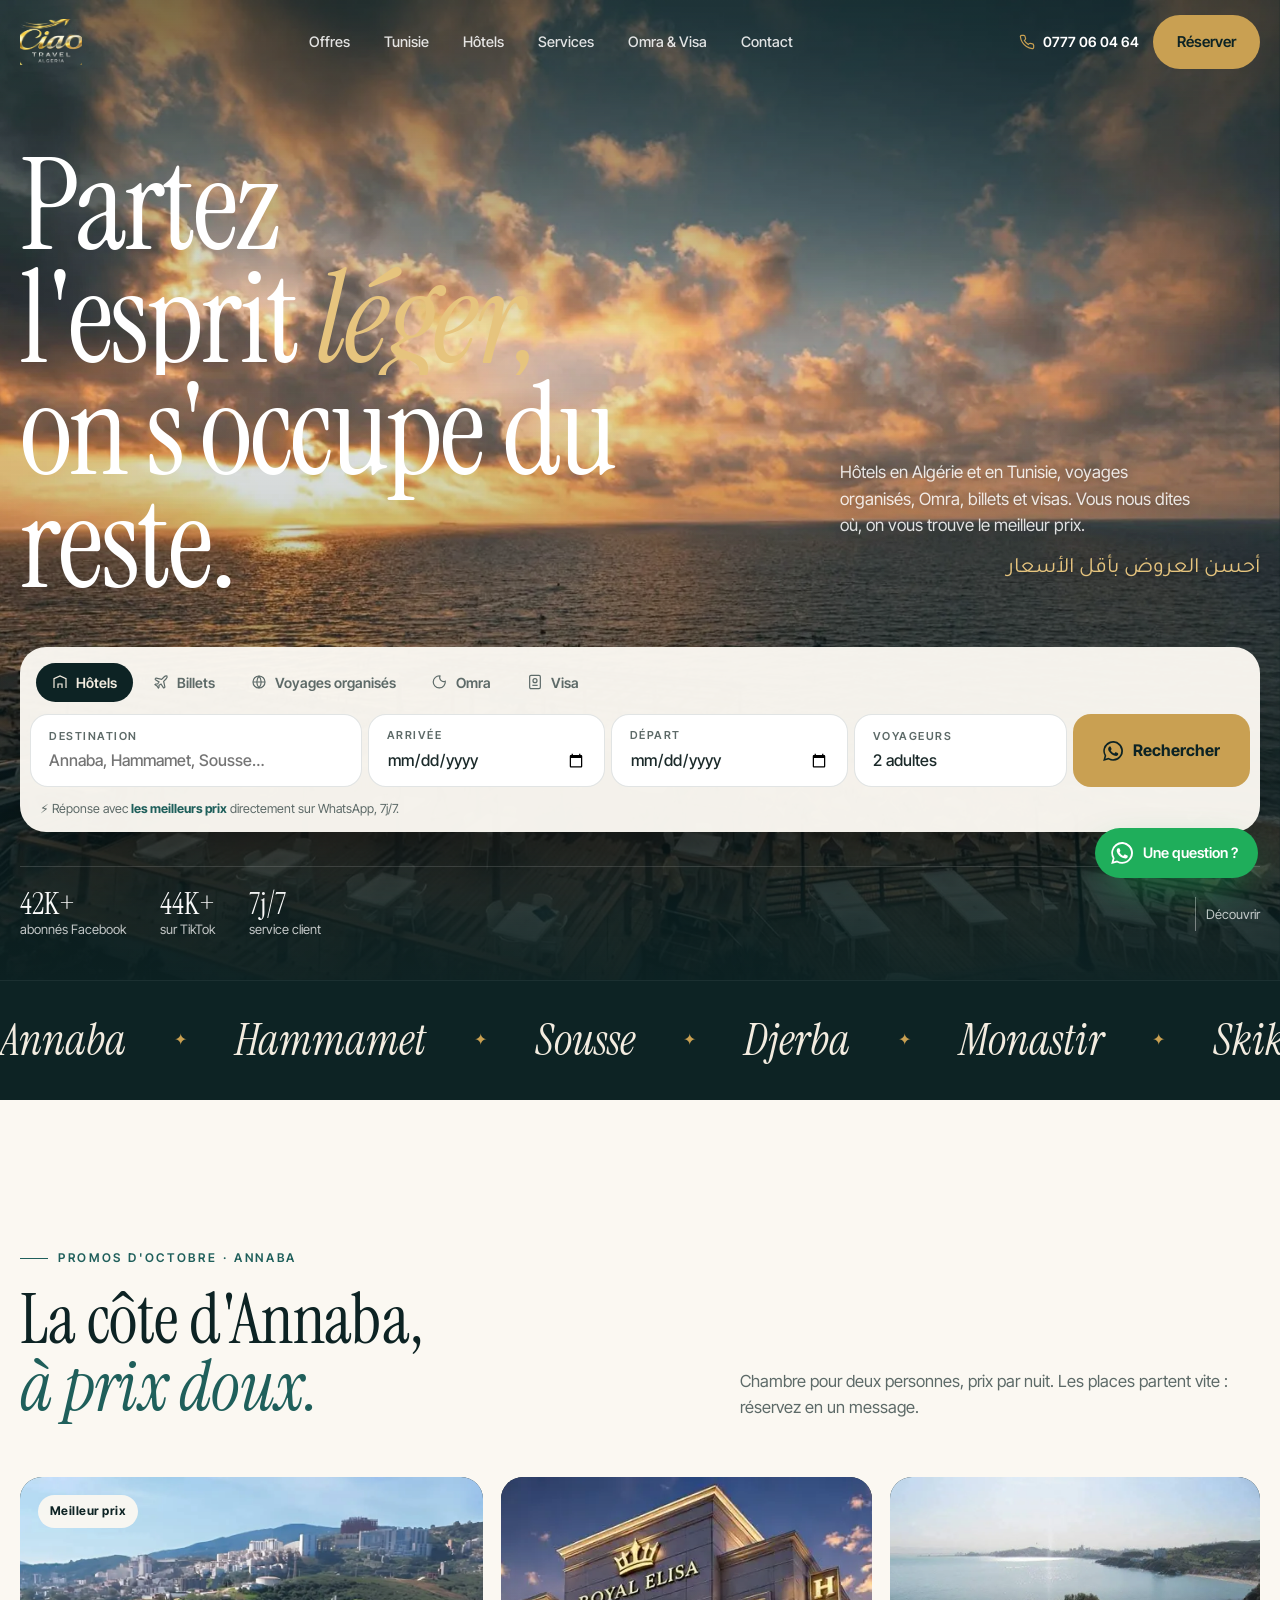
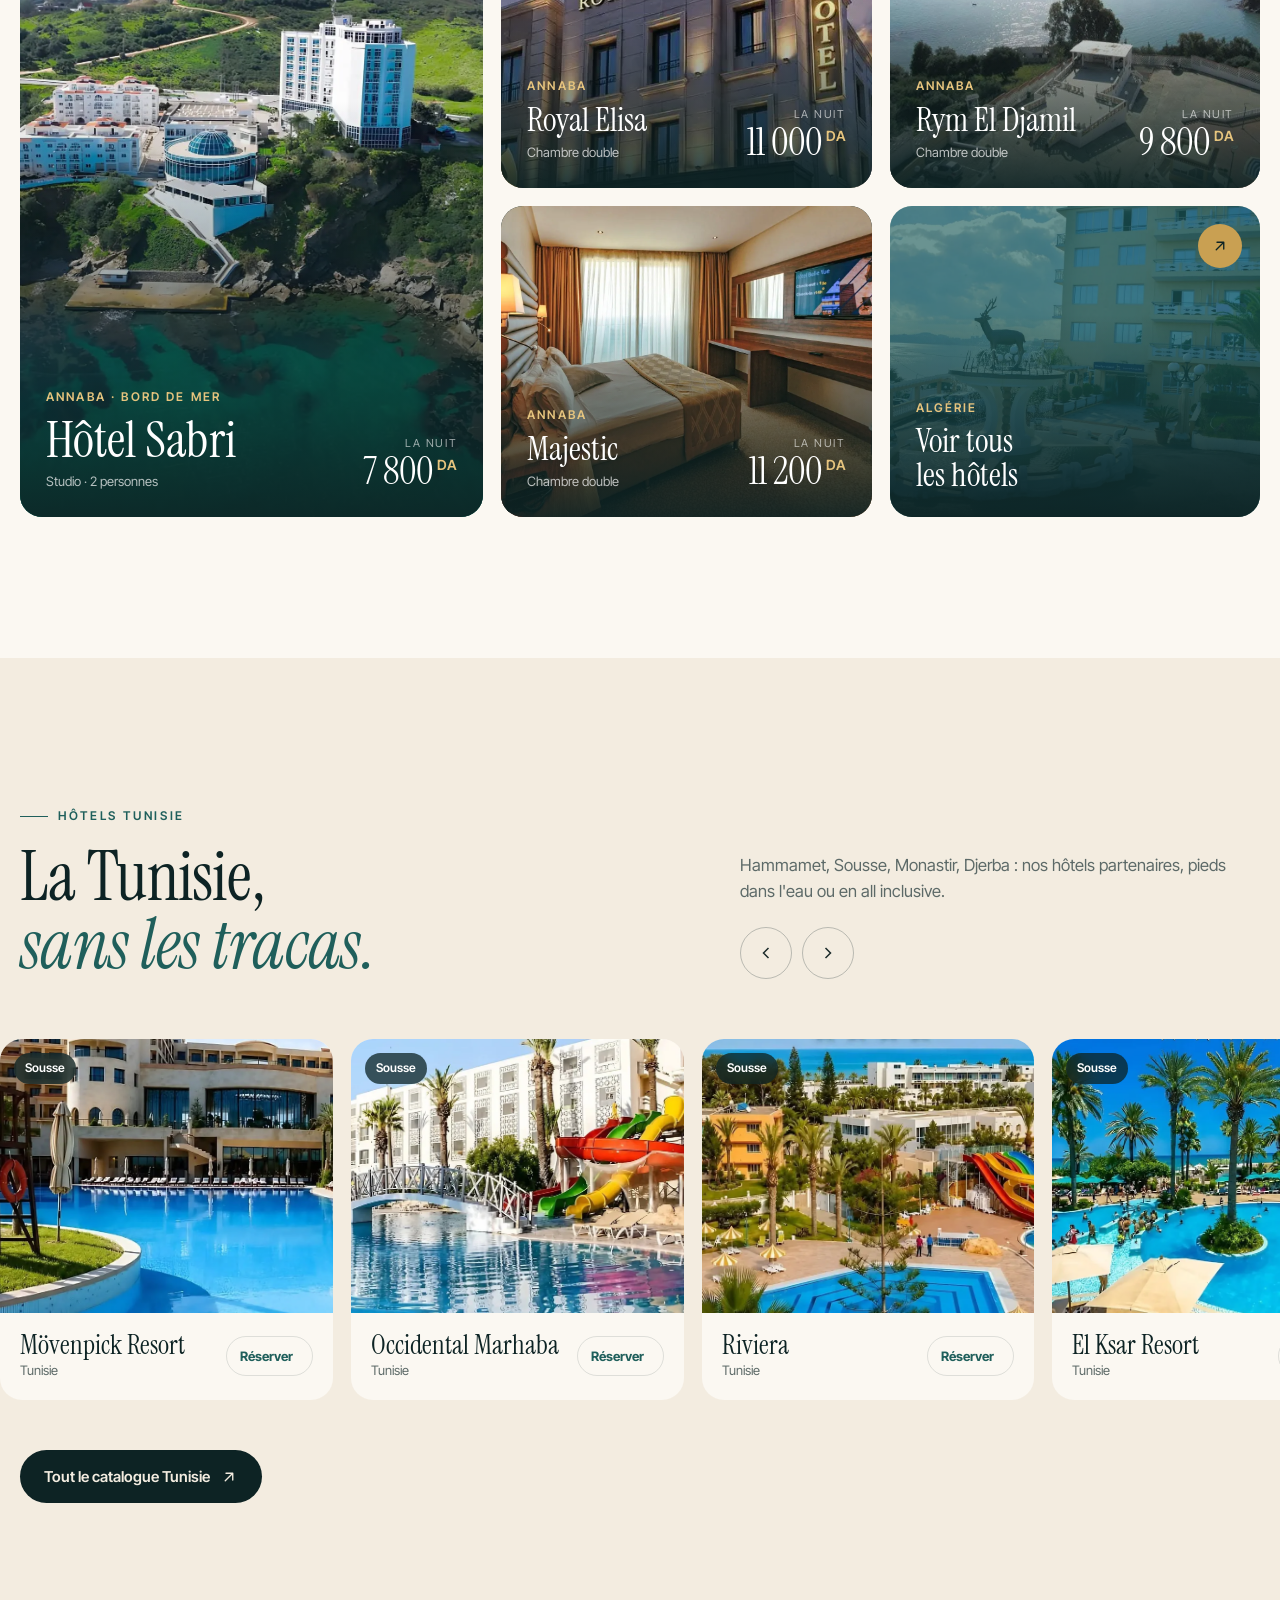
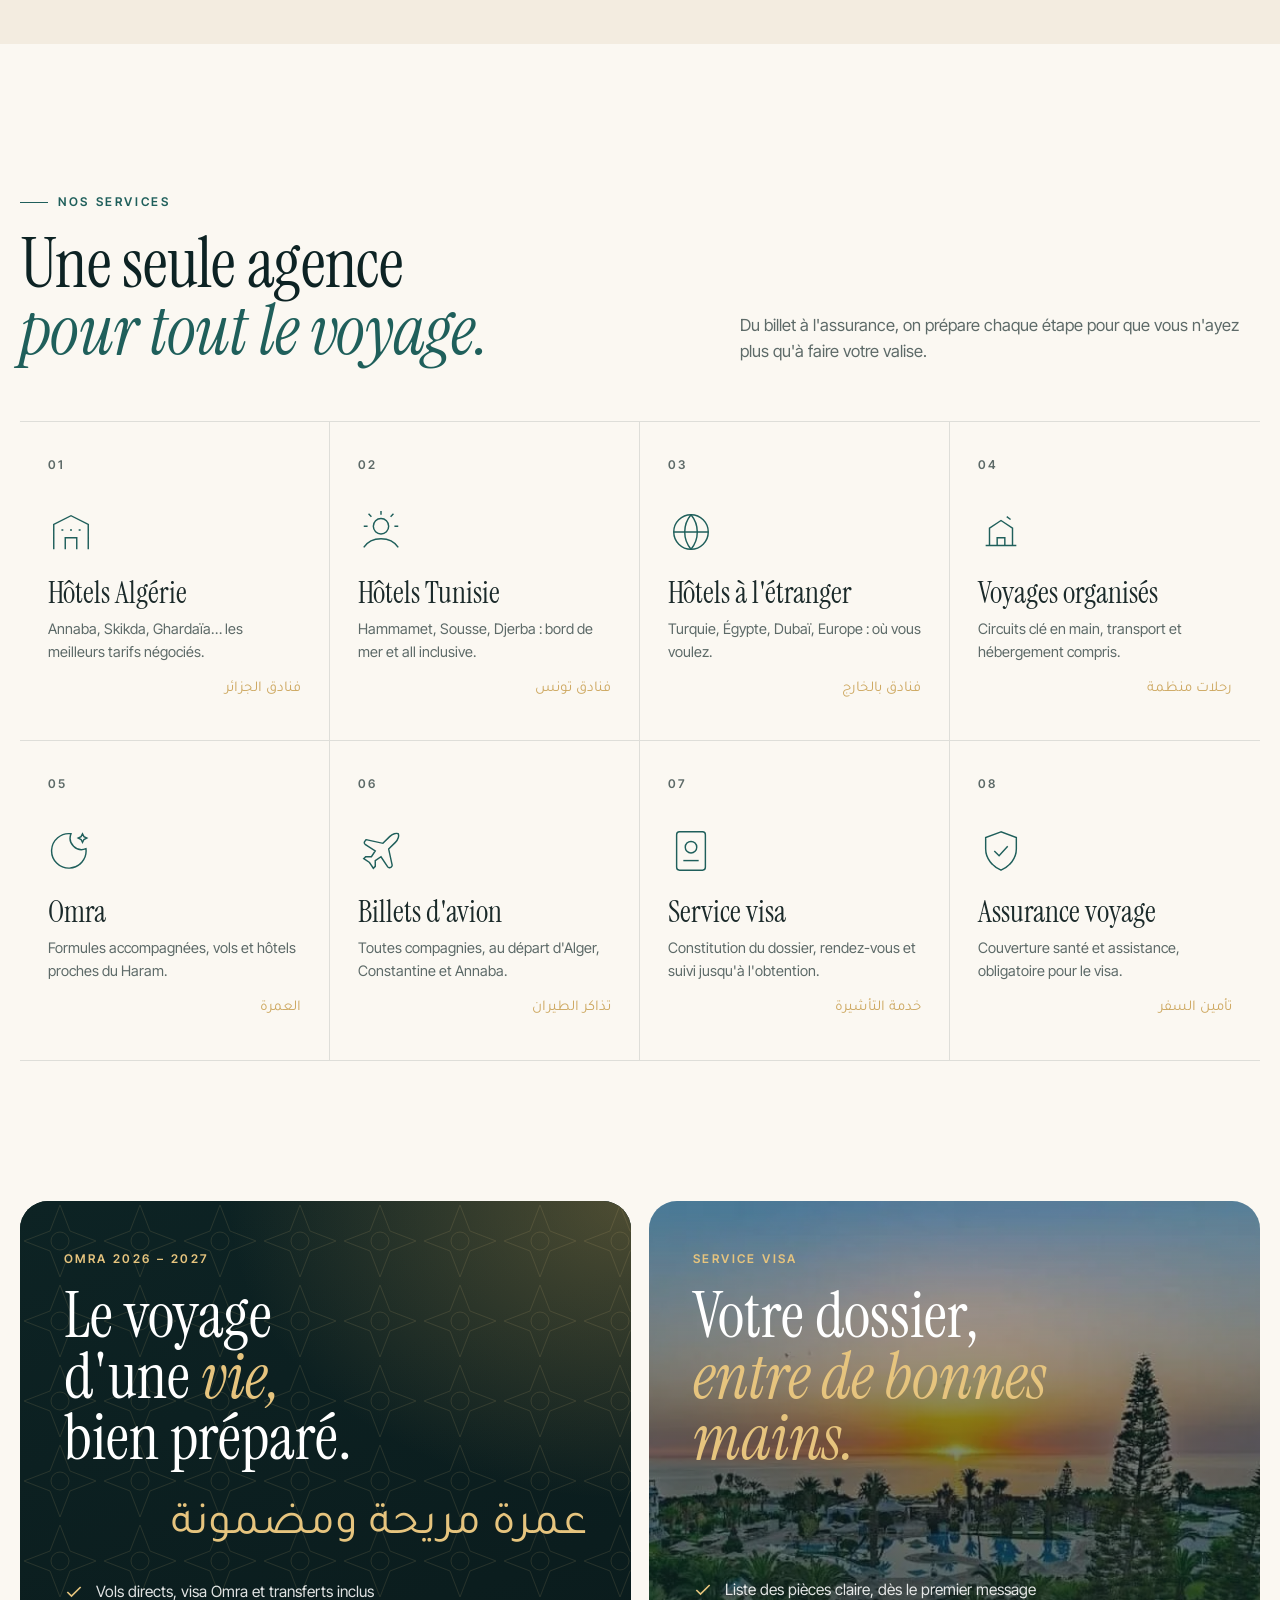
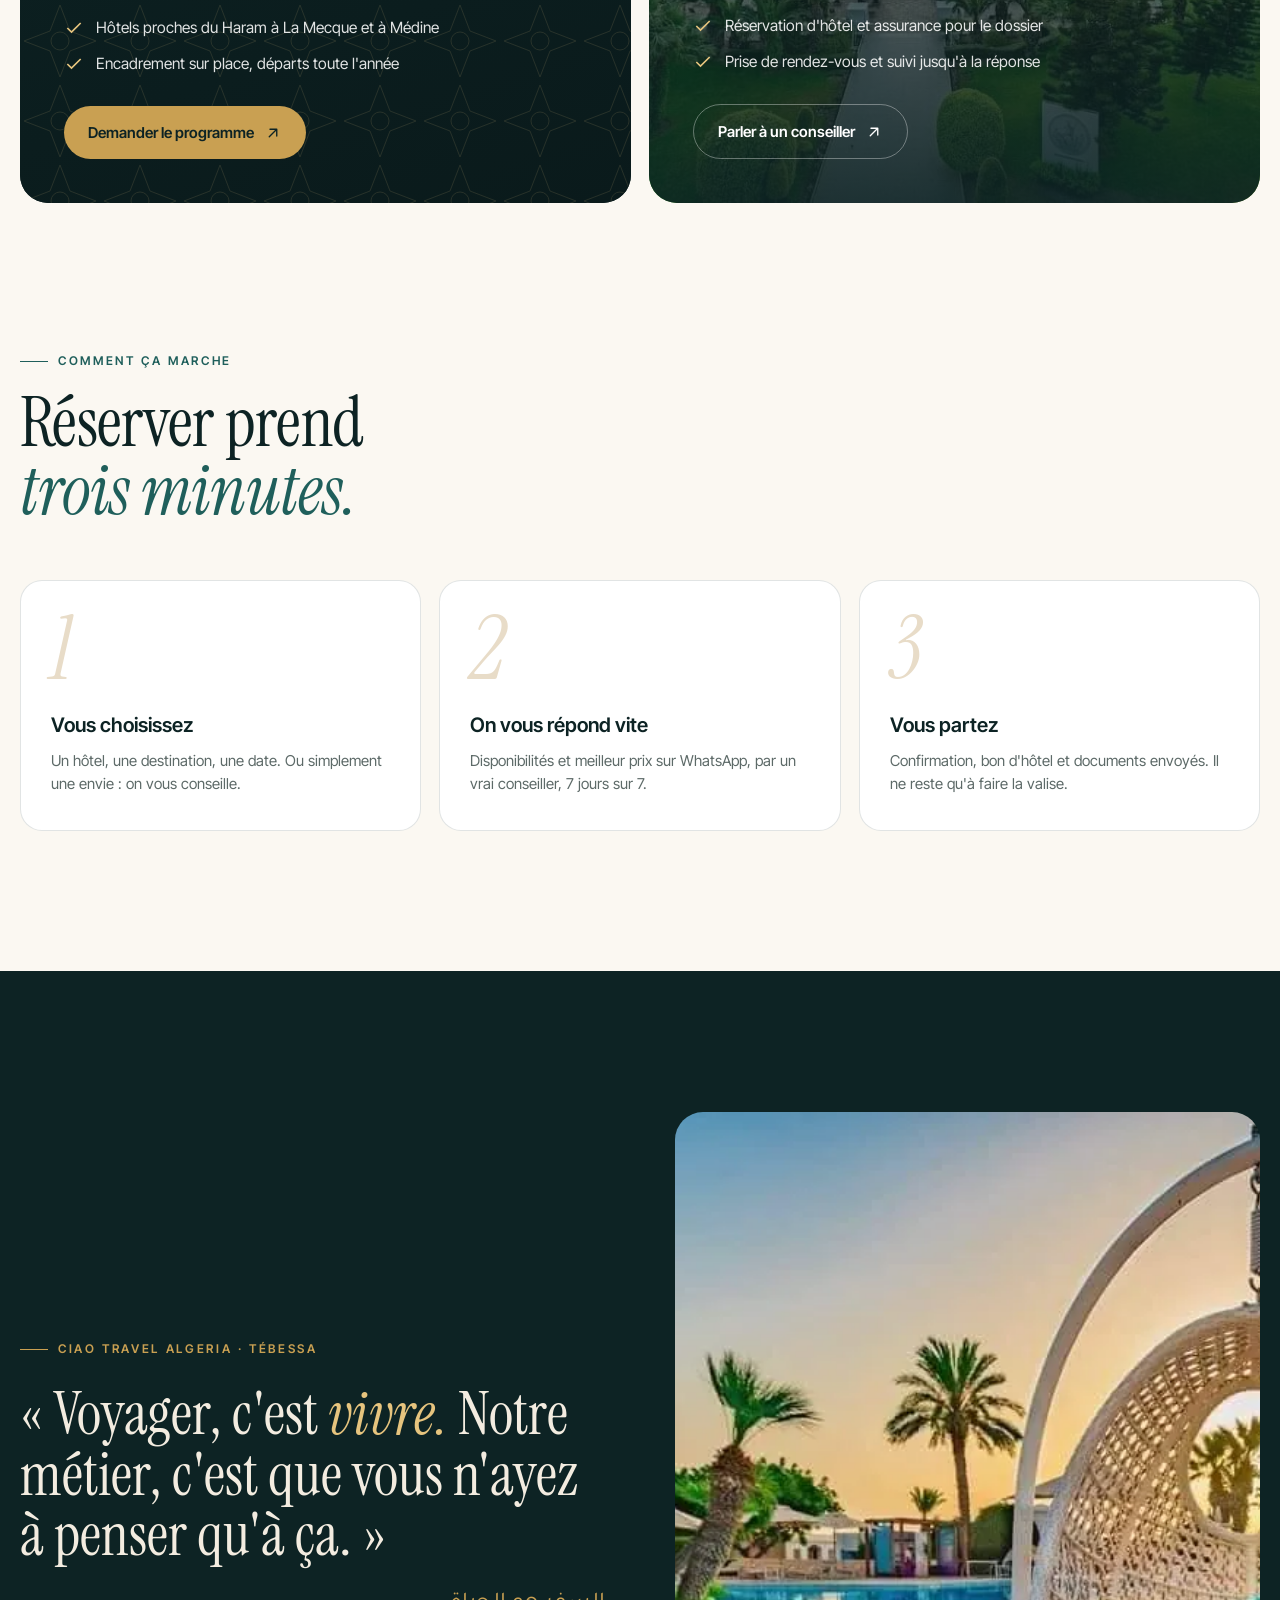
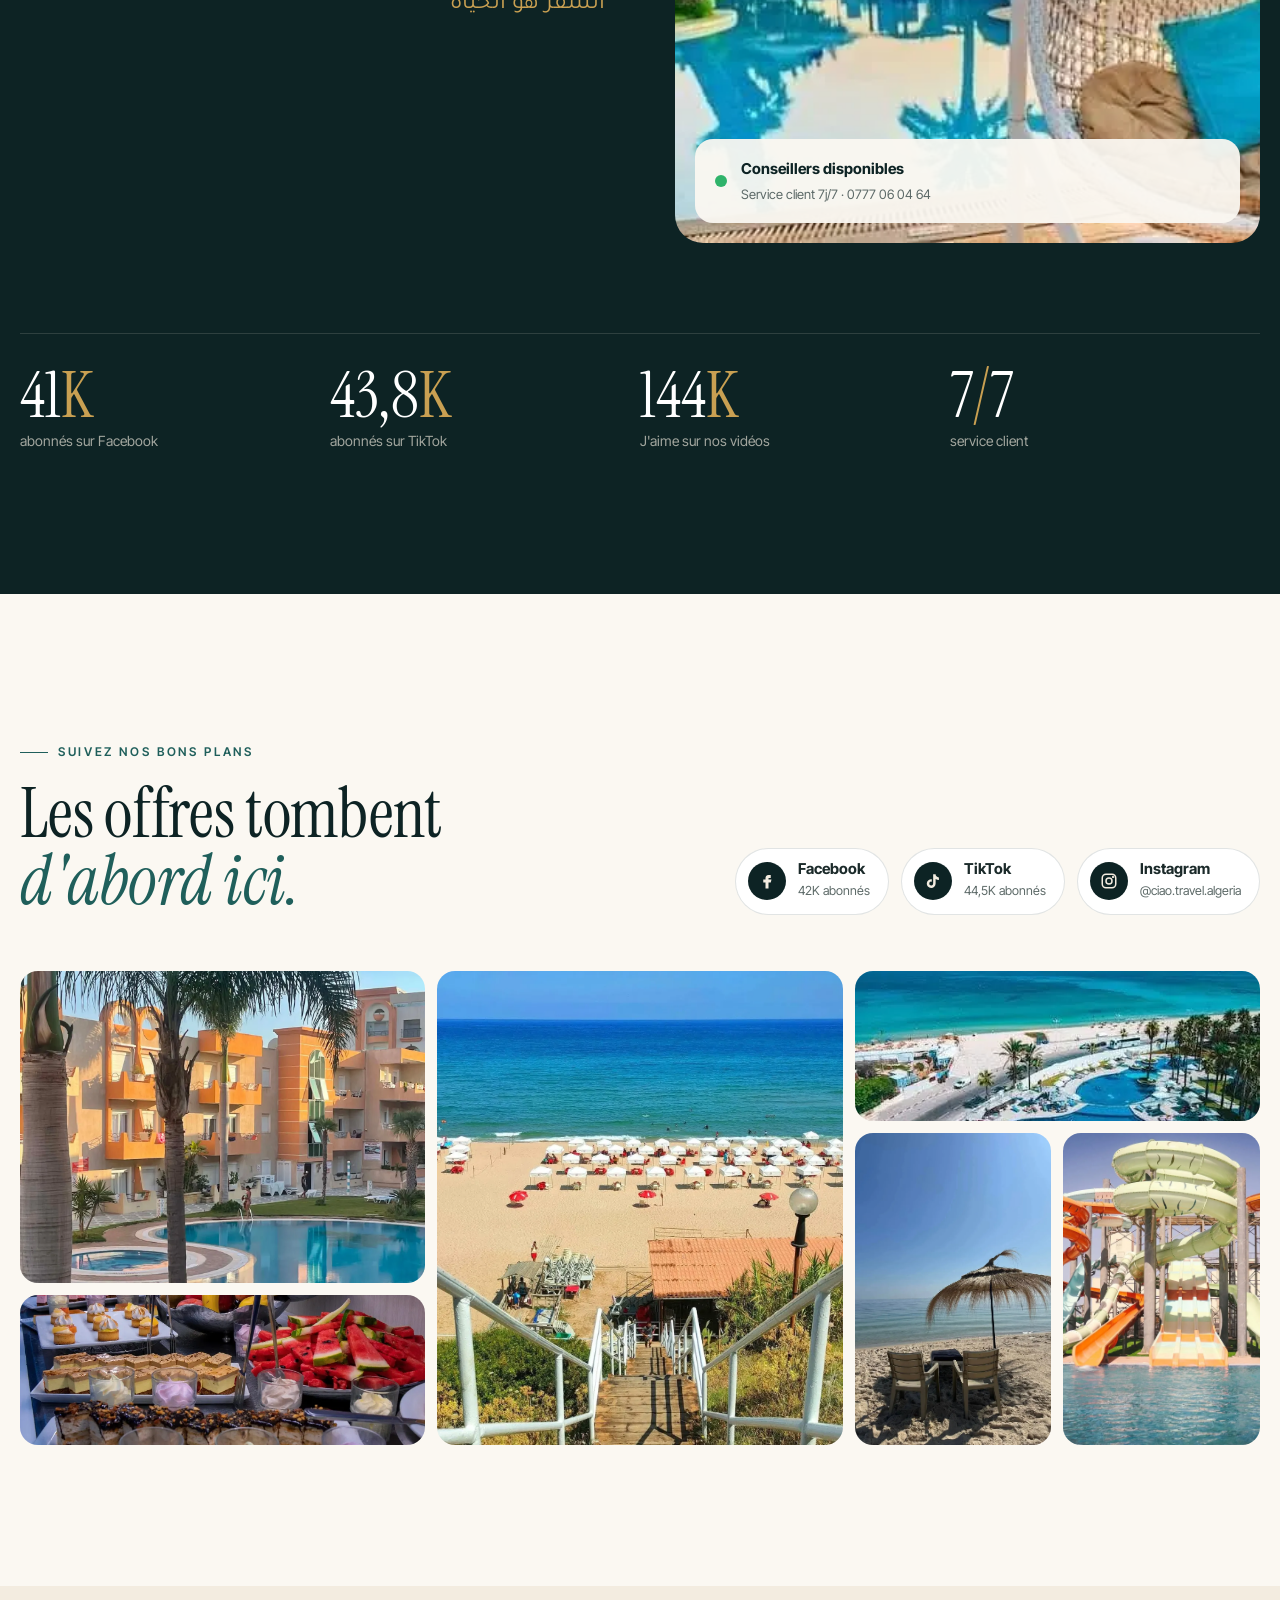
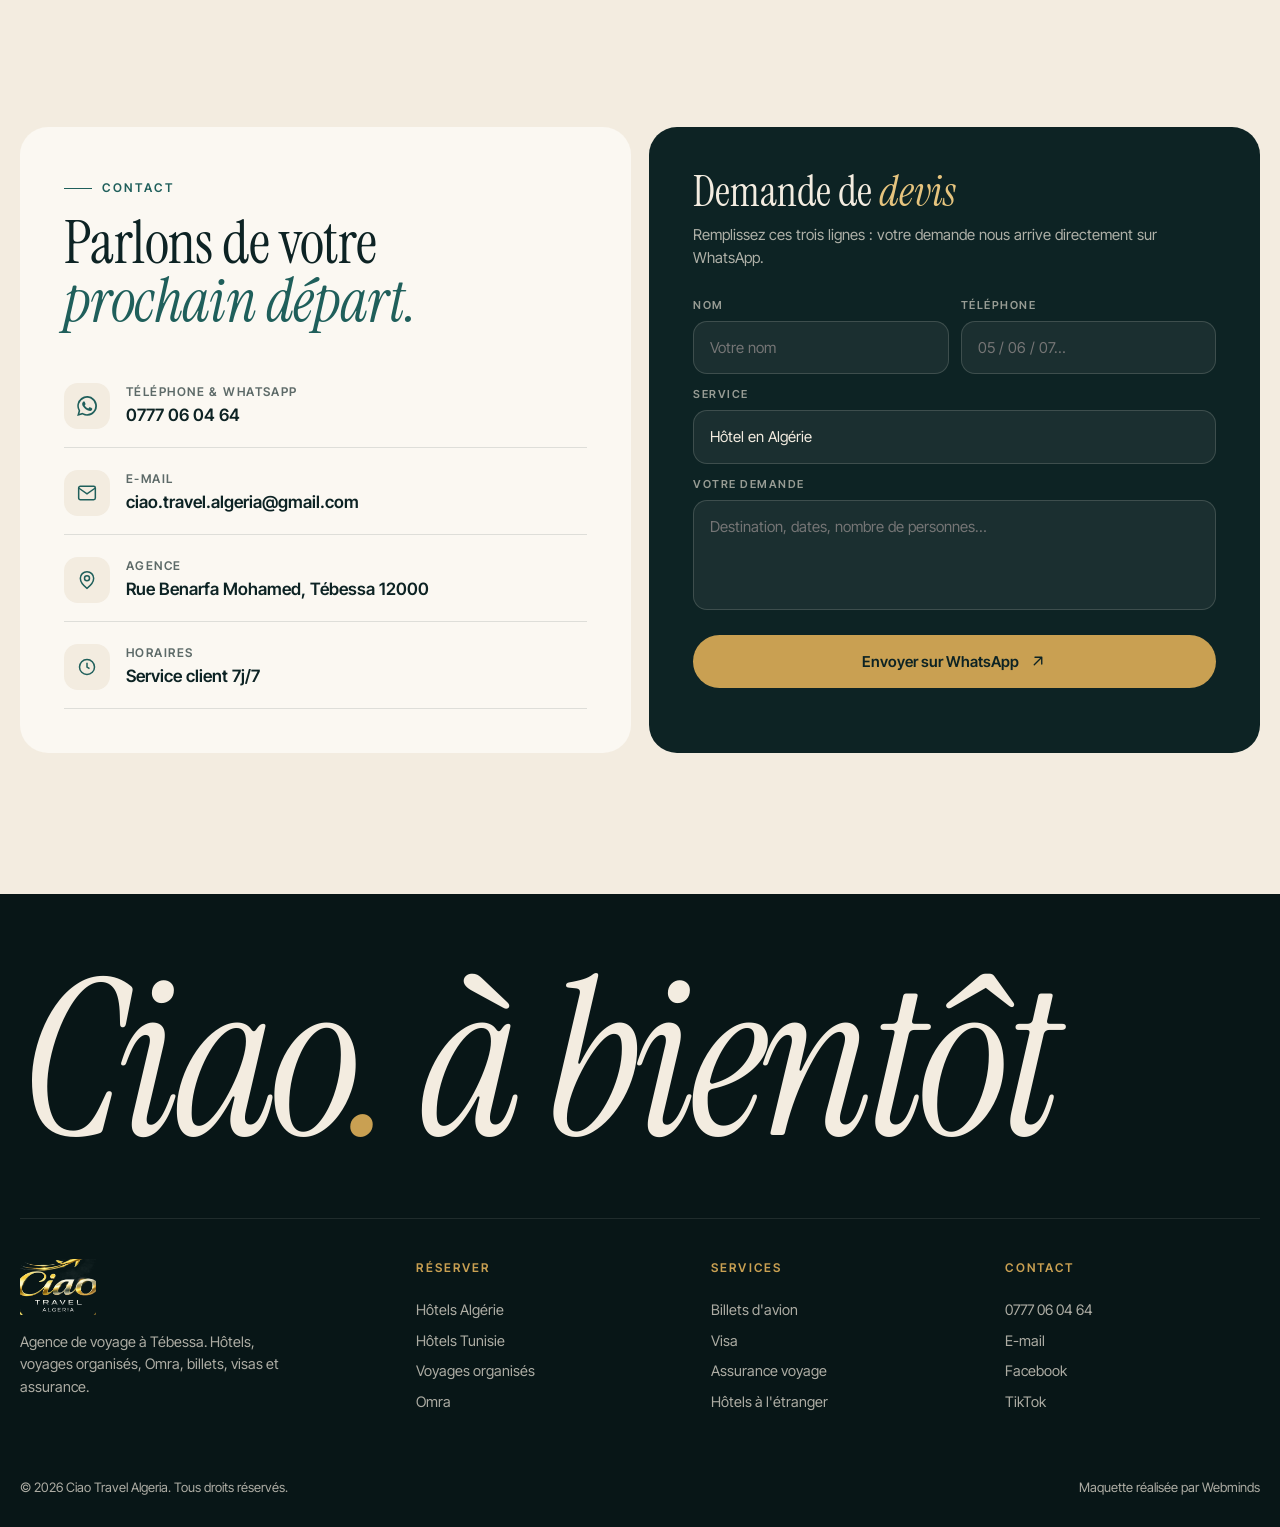
==== index.html @ 830d4d8f "Maquette Ciao Travel Algeria" ====
<!doctype html><html lang="fr"><head><meta charset="utf-8"><meta name="viewport" content="width=device-width,initial-scale=1,viewport-fit=cover"><title>Ciao Travel Algeria</title><meta name="description" content="Ciao Travel Algeria, agence de voyage à Tébessa : hôtels en Algérie et en Tunisie, voyages organisés, Omra, billets d'avion, visa et assurance voyage. Service client 7j/7."><meta name="theme-color" content="#0d2324"><meta name="robots" content="noindex,nofollow"><meta property="og:title" content="Ciao Travel Algeria"><meta property="og:description" content="Hôtels, voyages organisés, Omra, billets et visas, réservés en un message WhatsApp."><meta property="og:image" content="assets/img/hero-sunset.webp"><link rel="icon" href="assets/img/favicon.png"><link rel="preload" as="image" href="assets/img/hero-sunset.webp"><link rel="stylesheet" href="assets/css/style.css"></head><body><div class="shield">Ciao Travel Algeria</div><header class="hdr"><div class="wrap"><a href="index.html" class="logo" aria-label="Ciao Travel Algeria"><img src="assets/img/logo-ciao.png" alt="Ciao Travel Algeria"></a><nav class="nav"><a href="#offres">Offres</a> <a href="#tunisie">Tunisie</a> <a href="hotels.html">Hôtels</a> <a href="#services">Services</a> <a href="#omra">Omra &amp; Visa</a> <a href="#contact">Contact</a></nav><div class="hdr-cta"><a class="hdr-tel" href="tel:+213777060464"><svg viewBox="0 0 24 24" fill="none" stroke="currentColor" stroke-width="1.8"><path d="M22 16.9v3a2 2 0 0 1-2.2 2 19.8 19.8 0 0 1-8.6-3.1 19.5 19.5 0 0 1-6-6A19.8 19.8 0 0 1 2.1 4.2 2 2 0 0 1 4.1 2h3a2 2 0 0 1 2 1.7c.1.9.4 1.8.7 2.7a2 2 0 0 1-.5 2.1L8 9.8a16 16 0 0 0 6 6l1.3-1.3a2 2 0 0 1 2.1-.4c.9.3 1.8.6 2.7.7a2 2 0 0 1 1.7 2z"/></svg>0777 06 04 64</a> <a class="btn btn-gold" href="#reserver">Réserver</a> <button class="burger" aria-label="Menu"><span></span></button></div></div></header><nav class="mnav"><a href="#offres">Offres <em>du mois</em></a> <a href="#tunisie">Tunisie</a> <a href="hotels.html">Tous les hôtels</a> <a href="#services">Services</a> <a href="#omra">Omra <em>&amp;</em> Visa</a> <a href="#contact">Contact</a> <a class="btn btn-gold" href="https://wa.me/213777060464" target="_blank" rel="noopener">WhatsApp 0777 06 04 64</a></nav><section class="hero" id="reserver"><div class="hero-media"><img src="assets/img/hero-sunset.webp" alt="Coucher de soleil sur la mer depuis une terrasse d'hôtel"></div><div class="wrap hero-in"><div class="hero-top"><h1><span class="line"><span>Partez</span></span><span class="line"><span>l'esprit <em>léger,</em></span></span><span class="line"><span>on s'occupe du reste.</span></span></h1><div class="hero-side"><p>Hôtels en Algérie et en Tunisie, voyages organisés, Omra, billets et visas. Vous nous dites où, on vous trouve le meilleur prix.</p><span class="ar">أحسن العروض بأقل الأسعار</span></div></div><form class="search" id="search" autocomplete="off"><div class="s-tabs" role="tablist"><button type="button" class="s-tab on" data-m="Hôtel"><svg viewBox="0 0 24 24" fill="none" stroke="currentColor" stroke-width="1.8"><path d="M3 21V7l9-4 9 4v14M9 21v-6h6v6M8 10h.01M12 10h.01M16 10h.01"/></svg>Hôtels</button> <button type="button" class="s-tab" data-m="Billet d'avion"><svg viewBox="0 0 24 24" fill="none" stroke="currentColor" stroke-width="1.8"><path d="M17.8 19.2 16 11l3.5-3.5C21 6 21.5 4 21 3c-1-.5-3 0-4.5 1.5L13 8 4.8 6.2c-.5-.1-.9.1-1.1.5l-.3.5c-.2.5-.1 1 .3 1.3L9 12l-2 3H4l-1 1 3 2 2 3 1-1v-3l3-2 3.5 5.3c.3.4.8.5 1.3.3l.5-.2c.4-.3.6-.7.5-1.2z"/></svg>Billets</button> <button type="button" class="s-tab" data-m="Voyage organisé"><svg viewBox="0 0 24 24" fill="none" stroke="currentColor" stroke-width="1.8"><circle cx="12" cy="12" r="9"/><path d="M3 12h18M12 3a14 14 0 0 1 0 18M12 3a14 14 0 0 0 0 18"/></svg>Voyages organisés</button> <button type="button" class="s-tab" data-m="Omra"><svg viewBox="0 0 24 24" fill="none" stroke="currentColor" stroke-width="1.8"><path d="M12 3a6 6 0 0 0 7.8 7.8A9 9 0 1 1 12 3z"/></svg>Omra</button> <button type="button" class="s-tab" data-m="Visa"><svg viewBox="0 0 24 24" fill="none" stroke="currentColor" stroke-width="1.8"><rect x="4" y="2" width="16" height="20" rx="2"/><circle cx="12" cy="10" r="3"/><path d="M8 17h8"/></svg>Visa</button></div><div class="s-row"><div class="s-f dest"><label id="lDest" for="dest">Destination</label><input id="dest" placeholder="Annaba, Hammamet, Sousse…" list="dl"></div><datalist id="dl"><option value="Annaba"></option><option value="Skikda"></option><option value="Hammamet"></option><option value="Sousse"></option><option value="Monastir"></option><option value="Djerba"></option><option value="Nabeul"></option><option value="Istanbul"></option></datalist><div class="s-f"><label id="lIn" for="dIn">Arrivée</label><input type="date" id="dIn"></div><div class="s-f"><label id="lOut" for="dOut">Départ</label><input type="date" id="dOut"></div><div class="s-f"><label for="pax">Voyageurs</label> <select id="pax"><option>1 adulte</option><option selected="selected">2 adultes</option><option>2 adultes + 1 enfant</option><option>2 adultes + 2 enfants</option><option>Famille (5+)</option><option>Groupe</option></select></div><button class="s-go" type="submit"><svg viewBox="0 0 24 24" fill="currentColor"><path d="M17.5 14.4c-.3-.1-1.7-.8-2-.9-.3-.1-.5-.1-.7.1l-.9 1.2c-.2.2-.3.2-.6.1-.3-.1-1.2-.5-2.3-1.4-.9-.8-1.4-1.7-1.6-2-.2-.3 0-.5.1-.6l.4-.5.3-.5v-.5l-.9-2.2c-.2-.6-.5-.5-.7-.5h-.6c-.2 0-.5.1-.8.4-.3.3-1 1-1 2.5s1.1 2.9 1.2 3.1c.1.2 2.1 3.2 5.1 4.5.7.3 1.3.5 1.7.6.7.2 1.4.2 1.9.1.6-.1 1.7-.7 2-1.4.2-.7.2-1.2.2-1.4-.1-.1-.3-.2-.6-.3zM12 21.8c-1.8 0-3.5-.5-5-1.4l-.4-.2-3.7 1 1-3.6-.2-.4a9.8 9.8 0 1 1 8.3 4.6zM20.5 3.5A11.8 11.8 0 0 0 1.9 17.7L.2 24l6.4-1.7A11.8 11.8 0 0 0 24 12c0-3.2-1.2-6.2-3.5-8.5z"/></svg>Rechercher</button></div><div class="s-note">⚡ Réponse avec <b>les meilleurs prix</b> directement sur WhatsApp, 7j/7.</div></form><div class="hero-foot"><div class="stats"><div><b>42K+</b>abonnés Facebook</div><div><b>44K+</b>sur TikTok</div><div><b>7j/7</b>service client</div></div><div class="scroll-cue"><i></i>Découvrir</div></div></div></section><div class="marq" aria-hidden="true"><div class="marq-t"><span>Annaba</span><span>Hammamet</span><span>Sousse</span><span>Djerba</span><span>Monastir</span><span>Skikda</span><span>Nabeul</span><span>Ghardaïa</span><span>La Mecque</span><span>Istanbul</span> <span>Annaba</span><span>Hammamet</span><span>Sousse</span><span>Djerba</span><span>Monastir</span><span>Skikda</span><span>Nabeul</span><span>Ghardaïa</span><span>La Mecque</span><span>Istanbul</span></div></div><section class="sec" id="offres"><div class="wrap"><div class="sec-head"><div class="rv"><span class="eyebrow">Promos d'octobre · Annaba</span><h2 class="h2">La côte d'Annaba,<br><em>à prix doux.</em></h2></div><p class="lead rv d1">Chambre pour deux personnes, prix par nuit. Les places partent vite : réservez en un message.</p></div><div class="offers"><article class="offer rv" data-n="Sabri" data-c="Annaba"><img src="assets/img/sabri-coast.webp" alt="Vue aérienne de l'hôtel Sabri au bord de la mer, Annaba" loading="lazy"> <span class="tag">Meilleur prix</span><span class="go"><svg viewBox="0 0 24 24" fill="none" stroke="currentColor" stroke-width="1.8" stroke-linecap="round" stroke-linejoin="round" style="width:18px;height:18px"><path d="M7 17 17 7M8 7h9v9"/></svg></span><div class="offer-b"><div><span class="city">Annaba · Bord de mer</span><h3>Hôtel Sabri</h3><div class="unit">Studio · 2 personnes</div></div><div class="price"><small>La nuit</small><b>7 800<sup>DA</sup></b></div></div></article><article class="offer rv d1" data-n="Royal Elisa" data-c="Annaba"><img src="assets/img/royal-elisa.webp" alt="Façade de l'hôtel Royal Elisa, Annaba" loading="lazy"> <span class="go"><svg viewBox="0 0 24 24" fill="none" stroke="currentColor" stroke-width="1.8" stroke-linecap="round" stroke-linejoin="round" style="width:18px;height:18px"><path d="M7 17 17 7M8 7h9v9"/></svg></span><div class="offer-b"><div><span class="city">Annaba</span><h3>Royal Elisa</h3><div class="unit">Chambre double</div></div><div class="price"><small>La nuit</small><b>11 000<sup>DA</sup></b></div></div></article><article class="offer rv d2" data-n="Rym El Djamil" data-c="Annaba"><img src="assets/img/rym-terrace-sea.webp" alt="Terrasse avec vue mer, hôtel Rym El Djamil" loading="lazy"> <span class="go"><svg viewBox="0 0 24 24" fill="none" stroke="currentColor" stroke-width="1.8" stroke-linecap="round" stroke-linejoin="round" style="width:18px;height:18px"><path d="M7 17 17 7M8 7h9v9"/></svg></span><div class="offer-b"><div><span class="city">Annaba</span><h3>Rym El Djamil</h3><div class="unit">Chambre double</div></div><div class="price"><small>La nuit</small><b>9 800<sup>DA</sup></b></div></div></article><article class="offer rv d1" data-n="Majestic" data-c="Annaba"><img src="assets/img/room-sea.webp" alt="Chambre de l'hôtel Majestic, Annaba" loading="lazy"> <span class="go"><svg viewBox="0 0 24 24" fill="none" stroke="currentColor" stroke-width="1.8" stroke-linecap="round" stroke-linejoin="round" style="width:18px;height:18px"><path d="M7 17 17 7M8 7h9v9"/></svg></span><div class="offer-b"><div><span class="city">Annaba</span><h3>Majestic</h3><div class="unit">Chambre double</div></div><div class="price"><small>La nuit</small><b>11 200<sup>DA</sup></b></div></div></article><a class="offer rv d2" href="hotels.html?v=Algérie" style="background:var(--sea)"><img src="assets/img/rym-fountain.webp" alt="" loading="lazy" style="opacity:.35"> <span class="go" style="opacity:1;transform:none"><svg viewBox="0 0 24 24" fill="none" stroke="currentColor" stroke-width="1.8" stroke-linecap="round" stroke-linejoin="round" style="width:18px;height:18px"><path d="M7 17 17 7M8 7h9v9"/></svg></span><div class="offer-b"><div><span class="city">Algérie</span><h3>Voir tous<br>les hôtels</h3></div></div></a></div></div></section><section class="sec tn" id="tunisie"><div class="wrap"><div class="sec-head"><div class="rv"><span class="eyebrow">Hôtels Tunisie</span><h2 class="h2">La Tunisie,<br><em>sans les tracas.</em></h2></div><div class="rv d1" style="display:flex;flex-direction:column;gap:22px;align-items:flex-start"><p class="lead">Hammamet, Sousse, Monastir, Djerba : nos hôtels partenaires, pieds dans l'eau ou en all inclusive.</p><div class="tn-ctrl"><button class="rbtn" data-dir="prev" aria-label="Précédent"><svg viewBox="0 0 24 24" fill="none" stroke="currentColor" stroke-width="1.8"><path d="M15 18l-6-6 6-6"/></svg></button><button class="rbtn" data-dir="next" aria-label="Suivant"><svg viewBox="0 0 24 24" fill="none" stroke="currentColor" stroke-width="1.8"><path d="M9 18l6-6-6-6"/></svg></button></div></div></div></div><div class="tn-track rv" id="tnTrack"></div><div class="wrap" style="margin-top:20px"><a href="hotels.html?v=Tunisie" class="btn btn-ink">Tout le catalogue Tunisie <svg viewBox="0 0 24 24" fill="none" stroke="currentColor" stroke-width="1.8" stroke-linecap="round" stroke-linejoin="round" style="width:18px;height:18px"><path d="M7 17 17 7M8 7h9v9"/></svg></a></div></section><section class="sec" id="services"><div class="wrap"><div class="sec-head"><div class="rv"><span class="eyebrow">Nos services</span><h2 class="h2">Une seule agence<br><em>pour tout le voyage.</em></h2></div><p class="lead rv d1">Du billet à l'assurance, on prépare chaque étape pour que vous n'ayez plus qu'à faire votre valise.</p></div><div class="svc"><div class="svc-i rv"><span class="n">01</span><svg class="ic" viewBox="0 0 48 48" fill="none" stroke="currentColor" stroke-width="1.5"><path d="M6 42V16l18-9 18 9v26M18 42V30h12v12M14 22h2M23 22h2M32 22h2"/></svg><h3>Hôtels Algérie</h3><p>Annaba, Skikda, Ghardaïa… les meilleurs tarifs négociés.</p><span class="ar">فنادق الجزائر</span></div><div class="svc-i rv d1"><span class="n">02</span><svg class="ic" viewBox="0 0 48 48" fill="none" stroke="currentColor" stroke-width="1.5"><circle cx="24" cy="18" r="8"/><path d="M6 40c4-6 10-9 18-9s14 3 18 9M24 2v4M38 18h4M6 18h4M34 8l3-3M11 5l3 3"/></svg><h3>Hôtels Tunisie</h3><p>Hammamet, Sousse, Djerba : bord de mer et all inclusive.</p><span class="ar">فنادق تونس</span></div><div class="svc-i rv d2"><span class="n">03</span><svg class="ic" viewBox="0 0 48 48" fill="none" stroke="currentColor" stroke-width="1.5"><circle cx="24" cy="24" r="18"/><path d="M6 24h36M24 6a28 28 0 0 1 0 36M24 6a28 28 0 0 0 0 36"/></svg><h3>Hôtels à l'étranger</h3><p>Turquie, Égypte, Dubaï, Europe : où vous voulez.</p><span class="ar">فنادق بالخارج</span></div><div class="svc-i rv d3"><span class="n">04</span><svg class="ic" viewBox="0 0 48 48" fill="none" stroke="currentColor" stroke-width="1.5"><path d="M8 38h32M12 38V20l12-8 12 8v18M20 38v-8h8v8"/><path d="M30 8l4 3"/></svg><h3>Voyages organisés</h3><p>Circuits clé en main, transport et hébergement compris.</p><span class="ar">رحلات منظمة</span></div><div class="svc-i rv"><span class="n">05</span><svg class="ic" viewBox="0 0 48 48" fill="none" stroke="currentColor" stroke-width="1.5"><path d="M24 6a12 12 0 0 0 15.6 15.6A18 18 0 1 1 24 6z"/><path d="M36 6l1.5 3 3 1.5-3 1.5L36 15l-1.5-3-3-1.5 3-1.5z"/></svg><h3>Omra</h3><p>Formules accompagnées, vols et hôtels proches du Haram.</p><span class="ar">العمرة</span></div><div class="svc-i rv d1"><span class="n">06</span><svg class="ic" viewBox="0 0 48 48" fill="none" stroke="currentColor" stroke-width="1.5"><path d="M35.6 38.4 32 22l7-7c3-3 4-7 3-9-2-1-6 0-9 3l-7 7-16.4-3.6c-1-.2-1.8.2-2.2 1l-.6 1c-.4 1-.2 2 .6 2.6L18 24l-4 6H8l-2 2 6 4 4 6 2-2v-6l6-4 7 10.6c.6.8 1.6 1 2.6.6l1-.4c.8-.6 1.2-1.4 1-2.4z"/></svg><h3>Billets d'avion</h3><p>Toutes compagnies, au départ d'Alger, Constantine et Annaba.</p><span class="ar">تذاكر الطيران</span></div><div class="svc-i rv d2"><span class="n">07</span><svg class="ic" viewBox="0 0 48 48" fill="none" stroke="currentColor" stroke-width="1.5"><rect x="9" y="4" width="30" height="40" rx="3"/><circle cx="24" cy="20" r="6"/><path d="M16 34h16"/></svg><h3>Service visa</h3><p>Constitution du dossier, rendez-vous et suivi jusqu'à l'obtention.</p><span class="ar">خدمة التأشيرة</span></div><div class="svc-i rv d3"><span class="n">08</span><svg class="ic" viewBox="0 0 48 48" fill="none" stroke="currentColor" stroke-width="1.5"><path d="M24 4 8 10v12c0 10 7 18 16 22 9-4 16-12 16-22V10z"/><path d="m17 24 5 5 9-10"/></svg><h3>Assurance voyage</h3><p>Couverture santé et assistance, obligatoire pour le visa.</p><span class="ar">تأمين السفر</span></div></div></div></section><section class="sec" id="omra" style="padding-top:0"><div class="wrap duo"><div class="duo-c omra rv"><div class="pattern"></div><div><span class="k">Omra 2026 – 2027</span><h3>Le voyage<br>d'une <em>vie,</em><br>bien préparé.</h3></div><div><div class="arbig">عمرة مريحة ومضمونة</div><ul><li><svg viewBox="0 0 24 24" fill="none" stroke="currentColor" stroke-width="2"><path d="M20 6 9 17l-5-5"/></svg>Vols directs, visa Omra et transferts inclus</li><li><svg viewBox="0 0 24 24" fill="none" stroke="currentColor" stroke-width="2"><path d="M20 6 9 17l-5-5"/></svg>Hôtels proches du Haram à La Mecque et à Médine</li><li><svg viewBox="0 0 24 24" fill="none" stroke="currentColor" stroke-width="2"><path d="M20 6 9 17l-5-5"/></svg>Encadrement sur place, départs toute l'année</li></ul><a class="btn btn-gold" href="#" onclick='return ciaoWA("Bonjour Ciao Travel, je souhaite des informations sur vos formules Omra."),!1'>Demander le programme <svg viewBox="0 0 24 24" fill="none" stroke="currentColor" stroke-width="1.8" stroke-linecap="round" stroke-linejoin="round" style="width:18px;height:18px"><path d="M7 17 17 7M8 7h9v9"/></svg></a></div></div><div class="duo-c visa rv d1"><img src="assets/img/tn-palms-sunset.webp" alt="" loading="lazy"><div><span class="k">Service visa</span><h3>Votre dossier,<br><em>entre de bonnes mains.</em></h3></div><div><ul><li><svg viewBox="0 0 24 24" fill="none" stroke="currentColor" stroke-width="2"><path d="M20 6 9 17l-5-5"/></svg>Liste des pièces claire, dès le premier message</li><li><svg viewBox="0 0 24 24" fill="none" stroke="currentColor" stroke-width="2"><path d="M20 6 9 17l-5-5"/></svg>Réservation d'hôtel et assurance pour le dossier</li><li><svg viewBox="0 0 24 24" fill="none" stroke="currentColor" stroke-width="2"><path d="M20 6 9 17l-5-5"/></svg>Prise de rendez-vous et suivi jusqu'à la réponse</li></ul><a class="btn btn-ghost" href="#" onclick="return ciaoWA(&#34;Bonjour Ciao Travel, j'ai besoin d'aide pour un dossier de visa.&#34;),!1">Parler à un conseiller <svg viewBox="0 0 24 24" fill="none" stroke="currentColor" stroke-width="1.8" stroke-linecap="round" stroke-linejoin="round" style="width:18px;height:18px"><path d="M7 17 17 7M8 7h9v9"/></svg></a></div></div></div></section><section class="sec" style="padding-top:0"><div class="wrap"><div class="sec-head"><div class="rv"><span class="eyebrow">Comment ça marche</span><h2 class="h2">Réserver prend<br><em>trois minutes.</em></h2></div></div><div class="steps"><div class="step rv"><div class="num">1</div><h3>Vous choisissez</h3><p>Un hôtel, une destination, une date. Ou simplement une envie : on vous conseille.</p></div><div class="step rv d1"><div class="num">2</div><h3>On vous répond vite</h3><p>Disponibilités et meilleur prix sur WhatsApp, par un vrai conseiller, 7 jours sur 7.</p></div><div class="step rv d2"><div class="num">3</div><h3>Vous partez</h3><p>Confirmation, bon d'hôtel et documents envoyés. Il ne reste qu'à faire la valise.</p></div></div></div></section><section class="sec manif"><div class="wrap"><div class="manif-g"><div class="rv"><span class="eyebrow" style="color:var(--gold)">Ciao Travel Algeria · Tébessa</span><blockquote style="margin-top:26px">« Voyager, c'est <em>vivre.</em> Notre métier, c'est que vous n'ayez à penser qu'à ça. »</blockquote><span class="ar">السفر هو الحياة</span></div><div class="manif-ph rv d1"><img src="assets/img/tn-pool-swing.webp" alt="Balancelle face à une piscine et des palmiers" loading="lazy"><div class="chip"><span class="dot"></span><div><b>Conseillers disponibles</b><span>Service client 7j/7 · 0777 06 04 64</span></div></div></div></div><div class="nums"><div class="rv"><b><span data-to="42">0</span><i>K</i></b><span>abonnés sur Facebook</span></div><div class="rv d1"><b><span data-to="44.5">0</span><i>K</i></b><span>abonnés sur TikTok</span></div><div class="rv d2"><b><span data-to="146">0</span><i>K</i></b><span>J'aime sur nos vidéos</span></div><div class="rv d3"><b>7<i>/</i>7</b><span>service client</span></div></div></div></section><section class="sec"><div class="wrap"><div class="sec-head"><div class="rv"><span class="eyebrow">Suivez nos bons plans</span><h2 class="h2">Les offres tombent<br><em>d'abord ici.</em></h2></div><div class="socials rv d1"><a class="soc" href="https://www.facebook.com/ciao.travel.algeria" target="_blank" rel="noopener"><i><svg viewBox="0 0 24 24" fill="currentColor"><path d="M14 8h3V4h-3c-2.8 0-4 1.7-4 4.3V10H7v4h3v8h4v-8h3l1-4h-4V8.6c0-.4.3-.6.7-.6z"/></svg></i><div><b>Facebook</b><span>42K abonnés</span></div></a><a class="soc" href="https://www.tiktok.com/@ciao.travel.algeria" target="_blank" rel="noopener"><i><svg viewBox="0 0 24 24" fill="currentColor"><path d="M16.6 5.8A4.3 4.3 0 0 1 15.5 3h-3.3v12.4a2.6 2.6 0 1 1-1.8-2.5V9.6a5.9 5.9 0 1 0 5.1 5.8V9.2a7.5 7.5 0 0 0 4.4 1.4V7.3a4.3 4.3 0 0 1-3.3-1.5z"/></svg></i><div><b>TikTok</b><span>44,5K abonnés</span></div></a><a class="soc" href="https://www.instagram.com/ciao.travel.algeria" target="_blank" rel="noopener"><i><svg viewBox="0 0 24 24" fill="none" stroke="currentColor" stroke-width="2"><rect x="3" y="3" width="18" height="18" rx="5"/><circle cx="12" cy="12" r="4"/><circle cx="17.5" cy="6.5" r=".6" fill="currentColor"/></svg></i><div><b>Instagram</b><span>@ciao.travel.algeria</span></div></a></div></div><div class="mosaic"><div class="a rv"><img src="assets/img/tn-residence-pool.webp" alt="" loading="lazy"></div><div class="b rv d1"><img src="assets/img/beach-stairs.webp" alt="" loading="lazy"></div><div class="c rv d2"><img src="assets/img/tn-aerial-beach.webp" alt="" loading="lazy"></div><div class="d rv d2"><img src="assets/img/beach-parasol.webp" alt="" loading="lazy"></div><div class="e rv d3"><img src="assets/img/aquapark.webp" alt="" loading="lazy"></div><div class="f rv"><img src="assets/img/breakfast.webp" alt="" loading="lazy"></div></div></div></section><section class="sec contact" id="contact"><div class="wrap contact-g"><div class="cbox rv"><span class="eyebrow">Contact</span><h2 class="h2" style="margin-top:18px">Parlons de votre<br><em>prochain départ.</em></h2><div class="clist"><a href="https://wa.me/213777060464" target="_blank" rel="noopener"><i><svg viewBox="0 0 24 24" fill="currentColor"><path d="M17.5 14.4c-.3-.1-1.7-.8-2-.9-.3-.1-.5-.1-.7.1l-.9 1.2c-.2.2-.3.2-.6.1-.3-.1-1.2-.5-2.3-1.4-.9-.8-1.4-1.7-1.6-2-.2-.3 0-.5.1-.6l.4-.5.3-.5v-.5l-.9-2.2c-.2-.6-.5-.5-.7-.5h-.6c-.2 0-.5.1-.8.4-.3.3-1 1-1 2.5s1.1 2.9 1.2 3.1c.1.2 2.1 3.2 5.1 4.5.7.3 1.3.5 1.7.6.7.2 1.4.2 1.9.1.6-.1 1.7-.7 2-1.4.2-.7.2-1.2.2-1.4-.1-.1-.3-.2-.6-.3zM12 21.8c-1.8 0-3.5-.5-5-1.4l-.4-.2-3.7 1 1-3.6-.2-.4a9.8 9.8 0 1 1 8.3 4.6zM20.5 3.5A11.8 11.8 0 0 0 1.9 17.7L.2 24l6.4-1.7A11.8 11.8 0 0 0 24 12c0-3.2-1.2-6.2-3.5-8.5z"/></svg></i><div><small>Téléphone &amp; WhatsApp</small><b>0777 06 04 64</b></div></a><a href="mailto:ciao.travel.algeria@gmail.com"><i><svg viewBox="0 0 24 24" fill="none" stroke="currentColor" stroke-width="1.8"><rect x="2" y="4" width="20" height="16" rx="2"/><path d="m22 6-10 7L2 6"/></svg></i><div><small>E-mail</small><b>ciao.travel.algeria@gmail.com</b></div></a><div><i><svg viewBox="0 0 24 24" fill="none" stroke="currentColor" stroke-width="1.8"><path d="M12 22s8-6 8-12a8 8 0 0 0-16 0c0 6 8 12 8 12z"/><circle cx="12" cy="10" r="3"/></svg></i><div><small>Agence</small><b>Rue Benarfa Mohamed, Tébessa 12000</b></div></div><div><i><svg viewBox="0 0 24 24" fill="none" stroke="currentColor" stroke-width="1.8"><circle cx="12" cy="12" r="9"/><path d="M12 7v5l3 2"/></svg></i><div><small>Horaires</small><b>Service client 7j/7</b></div></div></div></div><div class="cform rv d1"><h3>Demande de <em>devis</em></h3><p>Remplissez ces trois lignes : votre demande nous arrive directement sur WhatsApp.</p><form id="cform"><div><label for="cName">Nom</label><input id="cName" required placeholder="Votre nom"></div><div><label for="cTel">Téléphone</label><input id="cTel" required type="tel" placeholder="05 / 06 / 07…"></div><div class="full"><label for="cSvc">Service</label> <select id="cSvc"><option>Hôtel en Algérie</option><option>Hôtel en Tunisie</option><option>Hôtel à l'étranger</option><option>Voyage organisé</option><option>Omra</option><option>Billet d'avion</option><option>Visa</option><option>Assurance voyage</option></select></div><div class="full"><label for="cMsg">Votre demande</label><textarea id="cMsg" placeholder="Destination, dates, nombre de personnes…"></textarea></div><button class="btn btn-gold full" type="submit">Envoyer sur WhatsApp <svg viewBox="0 0 24 24" fill="none" stroke="currentColor" stroke-width="1.8" stroke-linecap="round" stroke-linejoin="round" style="width:18px;height:18px"><path d="M7 17 17 7M8 7h9v9"/></svg></button></form></div></div></section><footer class="ftr"><div class="wrap"><div class="ftr-big">Ciao<span>.</span> à bientôt</div><div class="ftr-g"><div><img src="assets/img/logo-ciao.png" alt="Ciao Travel Algeria"><p style="max-width:34ch;font-size:14.5px">Agence de voyage à Tébessa. Hôtels, voyages organisés, Omra, billets, visas et assurance.</p></div><div><h5>Réserver</h5><a href="hotels.html?v=Algérie">Hôtels Algérie</a><a href="hotels.html?v=Tunisie">Hôtels Tunisie</a><a href="#services">Voyages organisés</a><a href="#omra">Omra</a></div><div><h5>Services</h5><a href="#services">Billets d'avion</a><a href="#omra">Visa</a><a href="#services">Assurance voyage</a><a href="#services">Hôtels à l'étranger</a></div><div><h5>Contact</h5><a href="tel:+213777060464">0777 06 04 64</a><a href="mailto:ciao.travel.algeria@gmail.com">E-mail</a><a href="https://www.facebook.com/ciao.travel.algeria" target="_blank" rel="noopener">Facebook</a><a href="https://www.tiktok.com/@ciao.travel.algeria" target="_blank" rel="noopener">TikTok</a></div></div><div class="ftr-b"><span>© 2026 Ciao Travel Algeria. Tous droits réservés.</span><span>Maquette réalisée par Webminds</span></div></div></footer><a class="wa-float" href="https://wa.me/213777060464" target="_blank" rel="noopener" aria-label="WhatsApp"><svg viewBox="0 0 24 24" fill="currentColor"><path d="M17.5 14.4c-.3-.1-1.7-.8-2-.9-.3-.1-.5-.1-.7.1l-.9 1.2c-.2.2-.3.2-.6.1-.3-.1-1.2-.5-2.3-1.4-.9-.8-1.4-1.7-1.6-2-.2-.3 0-.5.1-.6l.4-.5.3-.5v-.5l-.9-2.2c-.2-.6-.5-.5-.7-.5h-.6c-.2 0-.5.1-.8.4-.3.3-1 1-1 2.5s1.1 2.9 1.2 3.1c.1.2 2.1 3.2 5.1 4.5.7.3 1.3.5 1.7.6.7.2 1.4.2 1.9.1.6-.1 1.7-.7 2-1.4.2-.7.2-1.2.2-1.4-.1-.1-.3-.2-.6-.3zM12 21.8c-1.8 0-3.5-.5-5-1.4l-.4-.2-3.7 1 1-3.6-.2-.4a9.8 9.8 0 1 1 8.3 4.6zM20.5 3.5A11.8 11.8 0 0 0 1.9 17.7L.2 24l6.4-1.7A11.8 11.8 0 0 0 24 12c0-3.2-1.2-6.2-3.5-8.5z"/></svg><span>Une question ?</span></a><script src="assets/js/app.js"></script></body></html>
---- assets/css/style.css ----
@font-face{font-family:"Instrument Serif";src:url(../fonts/instrument-serif-latin-400-normal.woff2) format("woff2");font-weight:400;font-style:normal;font-display:swap}@font-face{font-family:"Instrument Serif";src:url(../fonts/instrument-serif-latin-400-italic.woff2) format("woff2");font-weight:400;font-style:italic;font-display:swap}@font-face{font-family:"Inter Tight";src:url(../fonts/inter-tight-latin-400-normal.woff2) format("woff2");font-weight:400;font-display:swap}@font-face{font-family:"Inter Tight";src:url(../fonts/inter-tight-latin-500-normal.woff2) format("woff2");font-weight:500;font-display:swap}@font-face{font-family:"Inter Tight";src:url(../fonts/inter-tight-latin-600-normal.woff2) format("woff2");font-weight:600;font-display:swap}@font-face{font-family:"Inter Tight";src:url(../fonts/inter-tight-latin-700-normal.woff2) format("woff2");font-weight:700;font-display:swap}@font-face{font-family:"Tajawal";src:url(../fonts/tajawal-arabic-400-normal.woff2) format("woff2");font-weight:400;font-display:swap}@font-face{font-family:"Tajawal";src:url(../fonts/tajawal-arabic-700-normal.woff2) format("woff2");font-weight:700;font-display:swap}:root{--ink:#0d2324;--ink-2:#163638;--sea:#1f5f5b;--sand:#f3ece0;--sand-2:#e8dcc8;--paper:#fbf8f2;--gold:#c9a052;--gold-2:#e6c47e;--coral:#d9694a;--text:#1b2a2a;--muted:#5d6a68;--line:rgba(13,35,36,.12);--serif:"Instrument Serif",Georgia,serif;--sans:"Inter Tight",system-ui,-apple-system,Segoe UI,sans-serif;--ar:"Tajawal",sans-serif;--r:22px;--ease:cubic-bezier(.2,.7,.1,1);}*{box-sizing:border-box;margin:0;padding:0}html{scroll-behavior:smooth;-webkit-text-size-adjust:100%}body{font-family:var(--sans);color:var(--text);background:var(--paper);line-height:1.55;overflow-x:hidden;-webkit-user-select:none;user-select:none;-webkit-touch-callout:none}img{display:block;max-width:100%;-webkit-user-drag:none;user-drag:none;pointer-events:none}a{color:inherit;text-decoration:none}button{font:inherit;cursor:pointer;border:0;background:none;color:inherit}input,select{font:inherit;color:inherit;-webkit-user-select:text;user-select:text}.ar{font-family:var(--ar);direction:rtl}.wrap{width:min(1240px,100% - 40px);margin-inline:auto}.eyebrow{font-size:12px;letter-spacing:.22em;text-transform:uppercase;font-weight:600;color:var(--sea);display:inline-flex;align-items:center;gap:10px}.eyebrow::before{content:"";width:28px;height:1px;background:currentColor}.h2{font-family:var(--serif);font-weight:400;font-size:clamp(40px,5.4vw,76px);line-height:.98;letter-spacing:-.01em;color:var(--ink)}.h2 em{font-style:italic;color:var(--sea)}.lead{font-size:clamp(16px,1.3vw,18px);color:var(--muted);max-width:52ch}.btn{display:inline-flex;align-items:center;gap:10px;padding:15px 24px;border-radius:999px;font-weight:600;font-size:15px;transition:transform .3s var(--ease),background .3s,color .3s,box-shadow .3s;white-space:nowrap}.btn svg{width:18px;height:18px}.btn-gold{background:var(--gold);color:var(--ink)}.btn-gold:hover{background:var(--gold-2);transform:translateY(-2px);box-shadow:0 12px 30px -10px rgba(201,160,82,.7)}.btn-ink{background:var(--ink);color:var(--sand)}.btn-ink:hover{background:var(--sea);transform:translateY(-2px)}.btn-ghost{border:1px solid rgba(255,255,255,.35);color:#fff}.btn-ghost:hover{background:rgba(255,255,255,.12)}.btn-line{border:1px solid var(--line);color:var(--ink)}.btn-line:hover{border-color:var(--ink)}.hdr{position:fixed;inset:0 0 auto;z-index:50;transition:background .4s,backdrop-filter .4s,box-shadow .4s,transform .4s var(--ease)}.hdr .wrap{display:flex;align-items:center;justify-content:space-between;height:84px;gap:24px}.hdr.scrolled{background:rgba(13,35,36,.86);backdrop-filter:blur(14px);-webkit-backdrop-filter:blur(14px);box-shadow:0 1px 0 rgba(255,255,255,.06)}.hdr.scrolled .wrap{height:70px}.hdr.hide{transform:translateY(-100%)}.logo{display:flex;align-items:center;gap:12px;color:#fff}.logo img{height:46px;width:auto;filter:drop-shadow(0 2px 8px rgba(0,0,0,.25))}.nav{display:flex;gap:34px;color:rgba(255,255,255,.86);font-size:14.5px;font-weight:500}.nav a{position:relative;padding:6px 0}.nav a::after{content:"";position:absolute;left:0;right:0;bottom:0;height:1px;background:var(--gold);transform:scaleX(0);transform-origin:right;transition:transform .4s var(--ease)}.nav a:hover::after,.nav a.on::after{transform:scaleX(1);transform-origin:left}.hdr-cta{display:flex;align-items:center;gap:14px}.hdr-tel{color:#fff;font-weight:600;font-size:14px;display:flex;align-items:center;gap:8px}.hdr-tel svg{width:16px;height:16px;color:var(--gold)}.burger{display:none;width:44px;height:44px;border-radius:50%;border:1px solid rgba(255,255,255,.3);color:#fff;align-items:center;justify-content:center}.burger span,.burger span::before,.burger span::after{display:block;width:18px;height:1.5px;background:currentColor;position:relative;transition:.3s}.burger span::before,.burger span::after{content:"";position:absolute;left:0}.burger span::before{top:-6px}.burger span::after{top:6px}.menu-open .burger span{background:transparent}.menu-open .burger span::before{top:0;transform:rotate(45deg)}.menu-open .burger span::after{top:0;transform:rotate(-45deg)}.mnav{position:fixed;inset:0;z-index:45;background:var(--ink);color:var(--sand);display:flex;flex-direction:column;justify-content:center;padding:100px 28px 40px;gap:6px;clip-path:circle(0 at calc(100% - 42px) 42px);transition:clip-path .7s var(--ease)}.menu-open .mnav{clip-path:circle(150% at calc(100% - 42px) 42px)}.mnav a{font-family:var(--serif);font-size:44px;line-height:1.15}.mnav a em{color:var(--gold);font-style:italic}.mnav .btn{margin-top:28px;align-self:flex-start;font-family:var(--sans);font-size:15px}.hero{position:relative;min-height:100svh;display:flex;flex-direction:column;justify-content:flex-end;color:#fff;overflow:hidden;background:var(--ink)}.hero-media{position:absolute;inset:0}.hero-media img{width:100%;height:100%;object-fit:cover;transform:scale(1.12);animation:heroZoom 14s var(--ease) forwards}@keyframes heroZoom{to{transform:scale(1)}}.hero-media::after{content:"";position:absolute;inset:0;background:linear-gradient(180deg,rgba(13,35,36,.55) 0%,rgba(13,35,36,.05) 35%,rgba(13,35,36,.25) 60%,rgba(13,35,36,.92) 100%)}.hero-in{position:relative;padding:150px 0 40px}.hero-top{display:grid;grid-template-columns:1.3fr .7fr;gap:40px;align-items:end}.hero h1{font-family:var(--serif);font-weight:400;font-size:clamp(58px,10vw,156px);line-height:.88;letter-spacing:-.02em}.hero h1 em{font-style:italic;color:var(--gold-2)}.hero h1 .line{display:block;overflow:hidden}.hero h1 .line>span{display:inline-block;transform:translateY(105%);animation:rise 1.1s var(--ease) forwards}.hero h1 .line:nth-child(2)>span{animation-delay:.12s}.hero h1 .line:nth-child(3)>span{animation-delay:.24s}@keyframes rise{to{transform:none}}.hero-side{padding-bottom:14px;opacity:0;animation:fade 1s .6s forwards}.hero-side p{text-shadow:0 1px 12px rgba(0,0,0,.45);font-size:17px;color:rgba(255,255,255,.85);max-width:36ch}.hero-side .ar{text-shadow:0 2px 14px rgba(0,0,0,.55);font-size:22px;color:var(--gold-2);margin-top:14px;display:block}@keyframes fade{to{opacity:1}}.search{margin-top:46px;background:rgba(251,248,242,.97);color:var(--text);border-radius:26px;padding:10px;box-shadow:0 40px 80px -30px rgba(0,0,0,.55);opacity:0;transform:translateY(24px);animation:up 1s .8s var(--ease) forwards}@keyframes up{to{opacity:1;transform:none}}.s-tabs{display:flex;gap:4px;padding:6px 6px 12px;flex-wrap:wrap}.s-tab{padding:9px 16px;border-radius:999px;font-size:14px;font-weight:600;color:var(--muted);display:flex;align-items:center;gap:8px;transition:.25s}.s-tab svg{width:16px;height:16px}.s-tab.on{background:var(--ink);color:var(--sand)}.s-tab:not(.on):hover{background:var(--sand)}.s-row{display:grid;grid-template-columns:1.4fr 1fr 1fr .9fr auto;gap:6px;align-items:stretch}.s-f{background:#fff;border:1px solid var(--line);border-radius:18px;padding:12px 18px;display:flex;flex-direction:column;justify-content:center;min-width:0;transition:border-color .2s}.s-f:focus-within{border-color:var(--sea)}.s-f label{font-size:11px;letter-spacing:.14em;text-transform:uppercase;font-weight:600;color:var(--muted)}.s-f input,.s-f select{border:0;outline:0;background:transparent;font-size:16px;font-weight:500;padding-top:3px;width:100%;appearance:none;-webkit-appearance:none}.s-go{border-radius:18px;padding:0 30px;background:var(--gold);color:var(--ink);font-weight:700;display:flex;align-items:center;gap:10px;transition:.3s}.s-go:hover{background:var(--ink);color:var(--gold-2)}.s-go svg{width:20px;height:20px}.s-note{font-size:12.5px;color:var(--muted);padding:12px 10px 4px}.s-note b{color:var(--sea)}.hero-foot{display:flex;justify-content:space-between;align-items:center;margin-top:34px;padding-top:22px;border-top:1px solid rgba(255,255,255,.16);font-size:13px;color:rgba(255,255,255,.75);gap:20px;flex-wrap:wrap}.hero-foot .stats{display:flex;gap:34px}.hero-foot .stats b{display:block;font-family:var(--serif);font-size:30px;font-weight:400;color:#fff;line-height:1}.scroll-cue{display:flex;align-items:center;gap:10px}.scroll-cue i{width:1px;height:34px;background:rgba(255,255,255,.4);position:relative;overflow:hidden}.scroll-cue i::after{content:"";position:absolute;left:0;top:-40%;width:1px;height:40%;background:var(--gold);animation:cue 1.8s infinite}@keyframes cue{to{top:100%}}.marq{background:var(--ink);color:var(--sand);padding:26px 0;overflow:hidden;border-top:1px solid rgba(255,255,255,.06)}.marq-t{display:flex;gap:48px;width:max-content;animation:marq 40s linear infinite}.marq span{font-family:var(--serif);font-size:clamp(28px,3.4vw,46px);font-style:italic;display:flex;align-items:center;gap:48px;white-space:nowrap}.marq span::after{content:"✦";font-style:normal;font-size:16px;color:var(--gold)}@keyframes marq{to{transform:translateX(-50%)}}section{position:relative}.sec{padding:clamp(80px,11vw,150px) 0}.sec-head{display:flex;justify-content:space-between;align-items:end;gap:40px;margin-bottom:56px;flex-wrap:wrap}.sec-head .h2{margin-top:18px}.offers{display:grid;grid-template-columns:1.25fr 1fr 1fr;grid-template-rows:auto auto;gap:18px}.offer{position:relative;border-radius:var(--r);overflow:hidden;background:var(--ink);color:#fff;min-height:300px;display:flex;flex-direction:column;justify-content:flex-end;isolation:isolate}.offer:first-child{grid-row:span 2;min-height:640px}.offer img{position:absolute;inset:0;width:100%;height:100%;object-fit:cover;z-index:-2;transition:transform 1.2s var(--ease)}.offer::before{content:"";position:absolute;inset:0;z-index:-1;background:linear-gradient(180deg,transparent 35%,rgba(13,35,36,.92))}.offer:hover img{transform:scale(1.06)}.offer-b{padding:26px;display:flex;justify-content:space-between;align-items:end;gap:16px}.offer .tag{position:absolute;top:18px;left:18px;background:rgba(251,248,242,.95);color:var(--ink);font-size:12px;font-weight:700;padding:7px 12px;border-radius:999px;letter-spacing:.04em}.offer .city{font-size:12px;letter-spacing:.18em;text-transform:uppercase;color:var(--gold-2);font-weight:600}.offer h3{font-family:var(--serif);font-weight:400;font-size:clamp(30px,2.6vw,40px);line-height:1;margin-top:6px}.offer:first-child h3{font-size:clamp(40px,4vw,60px)}.offer .unit{font-size:13px;color:rgba(255,255,255,.7);margin-top:6px}.price{text-align:right;flex-shrink:0}.price small{display:block;font-size:11px;letter-spacing:.14em;text-transform:uppercase;color:rgba(255,255,255,.6)}.price b{font-family:var(--serif);font-weight:400;font-size:clamp(34px,3vw,46px);line-height:1;color:#fff}.price b sup{font-family:var(--sans);font-size:14px;font-weight:600;margin-left:4px;vertical-align:super;color:var(--gold-2)}.offer .go{position:absolute;top:18px;right:18px;width:44px;height:44px;border-radius:50%;background:var(--gold);color:var(--ink);display:grid;place-items:center;transform:scale(.6) rotate(-45deg);opacity:0;transition:.4s var(--ease)}.offer .go svg{width:18px;height:18px}.offer:hover .go{transform:none;opacity:1}.tn{background:var(--sand);overflow:hidden}.tn-track{display:flex;gap:18px;overflow-x:auto;scroll-snap-type:x mandatory;padding:4px max(20px,(100vw - 1240px)/2) 30px;scrollbar-width:none;cursor:grab}.tn-track::-webkit-scrollbar{display:none}.tn-track.drag{cursor:grabbing;scroll-snap-type:none}.tcard{flex:0 0 clamp(260px,26vw,340px);scroll-snap-align:start;background:var(--paper);border-radius:var(--r);overflow:hidden;transition:transform .5s var(--ease),box-shadow .5s}.tcard:hover{transform:translateY(-6px);box-shadow:0 30px 50px -30px rgba(13,35,36,.45)}.tcard .ph{aspect-ratio:4/3.3;overflow:hidden;position:relative}.tcard .ph img{width:100%;height:100%;object-fit:cover;transition:transform 1s var(--ease)}.tcard:hover .ph img{transform:scale(1.07)}.tcard .ph span{position:absolute;left:14px;top:14px;background:rgba(13,35,36,.75);backdrop-filter:blur(6px);color:#fff;font-size:12px;padding:6px 11px;border-radius:999px;font-weight:600}.tcard .bd{padding:18px 20px 20px;display:flex;justify-content:space-between;align-items:center;gap:12px}.tcard h4{font-family:var(--serif);font-weight:400;font-size:27px;line-height:1.05;color:var(--ink)}.tcard p{font-size:13px;color:var(--muted)}.tcard .ask{flex-shrink:0;font-size:13px;font-weight:700;color:var(--sea);display:flex;align-items:center;gap:6px;padding:9px 13px;border-radius:999px;border:1px solid var(--line);transition:.3s}.tcard:hover .ask{background:var(--ink);color:var(--sand);border-color:var(--ink)}.tn-ctrl{display:flex;gap:10px}.rbtn{width:52px;height:52px;border-radius:50%;border:1px solid rgba(13,35,36,.25);display:grid;place-items:center;transition:.3s}.rbtn:hover{background:var(--ink);color:var(--sand);border-color:var(--ink)}.rbtn svg{width:20px;height:20px}.svc{display:grid;grid-template-columns:repeat(4,1fr);border-top:1px solid var(--line)}.svc-i{padding:34px 28px 40px;border-bottom:1px solid var(--line);border-right:1px solid var(--line);position:relative;overflow:hidden;transition:color .5s}.svc-i:nth-child(4n){border-right:0}.svc-i::before{content:"";position:absolute;inset:0;background:var(--ink);transform:translateY(101%);transition:transform .6s var(--ease);z-index:-1}.svc-i{isolation:isolate}.svc-i:hover{color:var(--sand)}.svc-i:hover::before{transform:none}.svc-i .n{display:block;font-size:12px;font-weight:600;letter-spacing:.14em;color:var(--muted);transition:color .5s}.svc-i:hover .n{color:var(--gold)}.svc-i .ic{display:block;width:46px;height:46px;margin:34px 0 22px;color:var(--sea);transition:color .5s}.svc-i:hover .ic{color:var(--gold-2)}.svc-i h3{font-family:var(--serif);font-weight:400;font-size:30px;line-height:1.05}.svc-i p{font-size:14.5px;color:var(--muted);margin-top:10px;transition:color .5s}.svc-i:hover p{color:rgba(243,236,224,.75)}.svc-i .ar{font-size:15px;color:var(--gold);margin-top:14px;display:block;opacity:.9}.duo{display:grid;grid-template-columns:1fr 1fr;gap:18px}.duo-c{border-radius:28px;overflow:hidden;position:relative;min-height:560px;color:#fff;padding:44px;display:flex;flex-direction:column;justify-content:space-between;isolation:isolate}.duo-c>img{position:absolute;inset:0;width:100%;height:100%;object-fit:cover;z-index:-2}.duo-c::before{content:"";position:absolute;inset:0;z-index:-1}.omra{background:var(--ink)}.omra::before{background:radial-gradient(120% 90% at 100% 0%,rgba(201,160,82,.35),transparent 55%),linear-gradient(160deg,#0d2324,#0a1a1b)}.omra .pattern{position:absolute;inset:0;z-index:-1;opacity:.13;background-image:url("data:image/svg+xml,%3Csvg xmlns='http://www.w3.org/2000/svg' width='80' height='80' viewBox='0 0 80 80'%3E%3Cg fill='none' stroke='%23e6c47e' stroke-width='1'%3E%3Cpath d='M40 4l10 26 26 10-26 10-10 26-10-26L4 40l26-10z'/%3E%3Ccircle cx='40' cy='40' r='9'/%3E%3C/g%3E%3C/svg%3E");background-size:80px}.visa::before{background:linear-gradient(180deg,rgba(13,35,36,.25),rgba(13,35,36,.9))}.duo-c .k{font-size:12px;letter-spacing:.2em;text-transform:uppercase;font-weight:600;color:var(--gold-2)}.duo-c h3{font-family:var(--serif);font-weight:400;font-size:clamp(46px,5vw,78px);line-height:.95;margin-top:16px}.duo-c h3 em{color:var(--gold-2)}.duo-c .arbig{margin-top:30px;font-family:var(--ar);font-size:clamp(34px,3.6vw,52px);color:var(--gold-2);line-height:1.2;direction:rtl}.duo-c ul{list-style:none;display:grid;gap:12px;margin:26px 0 30px}.duo-c li{display:flex;gap:12px;align-items:flex-start;font-size:15.5px;color:rgba(255,255,255,.88)}.duo-c li svg{width:20px;height:20px;flex-shrink:0;color:var(--gold-2);margin-top:2px}.steps{display:grid;grid-template-columns:repeat(3,1fr);gap:18px;counter-reset:s}.step{background:#fff;border:1px solid var(--line);border-radius:var(--r);padding:34px 30px;position:relative;transition:.4s var(--ease)}.step:hover{transform:translateY(-4px);border-color:transparent;box-shadow:0 30px 60px -36px rgba(13,35,36,.5)}.step .num{font-family:var(--serif);font-style:italic;font-size:86px;line-height:.8;color:var(--sand-2)}.step h3{font-size:20px;font-weight:600;margin-top:26px;color:var(--ink)}.step p{color:var(--muted);font-size:15px;margin-top:8px}.manif{background:var(--ink);color:var(--sand);overflow:hidden}.manif-g{display:grid;grid-template-columns:1fr 1fr;gap:70px;align-items:center}.manif blockquote{font-family:var(--serif);font-size:clamp(38px,4.6vw,66px);line-height:1.02}.manif blockquote em{color:var(--gold-2)}.manif .ar{font-size:24px;color:var(--gold);display:block;margin-top:22px}.manif-ph{position:relative;aspect-ratio:4/5;border-radius:28px;overflow:hidden}.manif-ph img{width:100%;height:100%;object-fit:cover}.manif-ph .chip{position:absolute;left:20px;bottom:20px;right:20px;background:rgba(251,248,242,.94);color:var(--ink);border-radius:18px;padding:18px 20px;display:flex;align-items:center;gap:14px}.manif-ph .chip .dot{width:12px;height:12px;border-radius:50%;background:#2fb36a;box-shadow:0 0 0 0 rgba(47,179,106,.6);animation:pulse 2s infinite;flex-shrink:0}@keyframes pulse{70%{box-shadow:0 0 0 12px rgba(47,179,106,0)}100%{box-shadow:0 0 0 0 rgba(47,179,106,0)}}.manif-ph .chip b{display:block;font-size:15px}.manif-ph .chip span{font-size:13px;color:var(--muted)}.nums{display:grid;grid-template-columns:repeat(4,1fr);margin-top:90px;border-top:1px solid rgba(243,236,224,.14)}.nums div{padding:30px 24px 0 0}.nums b{font-family:var(--serif);font-weight:400;font-size:clamp(46px,5vw,72px);line-height:1;display:block;color:#fff}.nums b i{font-style:normal;color:var(--gold)}.nums>div>span{font-size:14px;color:rgba(243,236,224,.65)}.mosaic{display:grid;grid-template-columns:repeat(6,1fr);grid-auto-rows:150px;gap:12px}.mosaic div{border-radius:18px;overflow:hidden}.mosaic img{width:100%;height:100%;object-fit:cover;transition:transform 1s var(--ease)}.mosaic div:hover img{transform:scale(1.06)}.mosaic .a{grid-column:span 2;grid-row:span 2}.mosaic .b{grid-column:span 2;grid-row:span 3}.mosaic .c{grid-column:span 2;grid-row:span 1}.mosaic .d{grid-column:span 1;grid-row:span 2}.mosaic .e{grid-column:span 1;grid-row:span 2}.mosaic .f{grid-column:span 2;grid-row:span 1}.socials{display:flex;gap:12px;flex-wrap:wrap}.soc{display:flex;align-items:center;gap:12px;padding:12px 18px 12px 12px;border:1px solid var(--line);border-radius:999px;transition:.3s;background:#fff}.soc:hover{border-color:var(--ink);transform:translateY(-2px)}.soc i{width:38px;height:38px;border-radius:50%;background:var(--ink);color:var(--sand);display:grid;place-items:center}.soc i svg{width:18px;height:18px}.soc b{display:block;font-size:15px;line-height:1.1}.soc span{font-size:12.5px;color:var(--muted)}.contact{background:var(--sand)}.contact-g{display:grid;grid-template-columns:1fr 1fr;gap:18px}.cbox{background:var(--paper);border-radius:28px;padding:44px}.cbox .h2{font-size:clamp(40px,4.6vw,64px)}.clist{display:grid;gap:4px;margin-top:34px}.clist>a,.clist>div{display:flex;align-items:center;gap:16px;padding:18px 0;border-bottom:1px solid var(--line)}.clist i{width:46px;height:46px;border-radius:14px;background:var(--sand);display:grid;place-items:center;color:var(--sea);flex-shrink:0}.clist i svg{width:20px;height:20px}.clist small{display:block;font-size:12px;letter-spacing:.12em;text-transform:uppercase;color:var(--muted);font-weight:600}.clist b{font-size:17px;font-weight:600;color:var(--ink)}.cform{background:var(--ink);color:var(--sand);border-radius:28px;padding:44px;display:flex;flex-direction:column}.cform h3{font-family:var(--serif);font-weight:400;font-size:42px;line-height:1}.cform h3 em{color:var(--gold-2)}.cform p{color:rgba(243,236,224,.7);font-size:15px;margin-top:10px}.cform form{display:grid;grid-template-columns:1fr 1fr;gap:12px;margin-top:28px}.cform .full{grid-column:1/-1}.cform label{display:block;font-size:11px;letter-spacing:.14em;text-transform:uppercase;font-weight:600;color:rgba(243,236,224,.6);margin-bottom:7px}.cform input,.cform select,.cform textarea{width:100%;background:rgba(255,255,255,.06);border:1px solid rgba(243,236,224,.16);border-radius:14px;padding:14px 16px;color:var(--sand);outline:0;font:inherit;font-size:15px;transition:border-color .2s;-webkit-user-select:text;user-select:text;appearance:none;-webkit-appearance:none}.cform textarea{resize:none;height:110px}.cform select option{color:#000}.cform input:focus,.cform select:focus,.cform textarea:focus{border-color:var(--gold)}.cform .btn{justify-content:center;margin-top:6px}.ftr{background:#081617;color:rgba(243,236,224,.7);padding:80px 0 30px;overflow:hidden}.ftr-big{font-family:var(--serif);font-style:italic;color:var(--sand);font-size:clamp(80px,17vw,250px);line-height:.8;letter-spacing:-.03em;white-space:nowrap}.ftr-big span{color:var(--gold)}.ftr-g{display:grid;grid-template-columns:1.4fr 1fr 1fr 1fr;gap:40px;margin-top:70px;padding-top:40px;border-top:1px solid rgba(243,236,224,.1)}.ftr h5{font-size:12px;letter-spacing:.18em;text-transform:uppercase;color:var(--gold);font-weight:600;margin-bottom:18px}.ftr a{display:block;padding:4px 0;transition:color .2s;font-size:14.5px}.ftr a:hover{color:var(--sand)}.ftr img{height:56px;width:auto;margin-bottom:16px}.ftr-b{display:flex;justify-content:space-between;margin-top:60px;font-size:13px;gap:20px;flex-wrap:wrap}.wa-float{position:fixed;right:22px;bottom:22px;z-index:40;display:flex;align-items:center;gap:10px;background:#1fae5b;color:#fff;padding:14px 20px 14px 16px;border-radius:999px;font-weight:600;font-size:14.5px;box-shadow:0 16px 40px -12px rgba(31,174,91,.7);transition:transform .3s var(--ease)}.wa-float:hover{transform:translateY(-3px)}.wa-float svg{width:22px;height:22px}.phero{background:var(--ink);color:var(--sand);padding:170px 0 70px;position:relative;overflow:hidden}.phero::after{content:"";position:absolute;right:-10%;top:-30%;width:60%;aspect-ratio:1;border-radius:50%;background:radial-gradient(circle,rgba(201,160,82,.22),transparent 65%)}.phero h1{font-family:var(--serif);font-weight:400;font-size:clamp(56px,8vw,120px);line-height:.92;position:relative}.phero h1 em{color:var(--gold-2)}.phero p{color:rgba(243,236,224,.72);max-width:52ch;margin-top:20px;font-size:17px;position:relative}.filters{position:sticky;top:70px;z-index:20;background:rgba(251,248,242,.92);backdrop-filter:blur(12px);-webkit-backdrop-filter:blur(12px);border-bottom:1px solid var(--line)}.filters .wrap{display:flex;gap:8px;padding:16px 0;overflow-x:auto;scrollbar-width:none}.filters .wrap::-webkit-scrollbar{display:none}.chip-f{padding:10px 18px;border-radius:999px;border:1px solid var(--line);font-size:14px;font-weight:600;white-space:nowrap;transition:.25s;background:#fff}.chip-f.on{background:var(--ink);color:var(--sand);border-color:var(--ink)}.chip-f:not(.on):hover{border-color:var(--ink)}.chip-f small{opacity:.55;margin-left:6px;font-weight:500}.cat{display:grid;grid-template-columns:repeat(3,1fr);gap:22px;padding:50px 0 120px}.cat .tcard{flex:none;width:auto}.cat .tcard.hidden{display:none}.cat .pr{font-family:var(--serif);font-size:26px;color:var(--ink);line-height:1}.cat .pr sup{font-family:var(--sans);font-size:12px;font-weight:600;color:var(--sea);margin-left:3px}.rv{opacity:0;transform:translateY(40px);transition:opacity 1s var(--ease),transform 1s var(--ease)}.rv.in{opacity:1;transform:none}.rv.d1{transition-delay:.1s}.rv.d2{transition-delay:.2s}.rv.d3{transition-delay:.3s}.shield{position:fixed;inset:0;z-index:9999;background:var(--ink);display:none;align-items:center;justify-content:center;color:var(--gold-2);font-family:var(--serif);font-size:34px;font-style:italic;text-align:center;padding:30px}body.locked .shield{display:flex}@media print{body *{display:none!important}body::after{content:"Ciao Travel Algeria";display:block;font:40px serif;text-align:center;padding:40vh 0}}@media (max-width:1080px){.nav,.hdr-tel{display:none}.burger{display:flex}.hero-top{grid-template-columns:1fr}.s-row{grid-template-columns:1fr 1fr}.s-f.dest{grid-column:1/-1}.s-go{grid-column:1/-1;justify-content:center;padding:18px}.offers{grid-template-columns:1fr 1fr}.offer:first-child{grid-column:1/-1;grid-row:auto;min-height:460px}.svc{grid-template-columns:repeat(2,1fr)}.svc-i:nth-child(4n){border-right:1px solid var(--line)}.svc-i:nth-child(2n){border-right:0}.duo,.manif-g,.contact-g{grid-template-columns:1fr}.manif-g{gap:44px}.manif-ph{aspect-ratio:4/3}.nums{grid-template-columns:repeat(2,1fr)}.ftr-g{grid-template-columns:1fr 1fr}.cat{grid-template-columns:repeat(2,1fr)}}@media (max-width:680px){.wrap{width:calc(100% - 32px)}.hdr .wrap{height:72px}.hdr-cta .btn{display:none}.logo img{height:40px}.hero-in{padding-top:120px}.hero-foot .stats{gap:22px}.scroll-cue{display:none}.s-tabs{flex-wrap:nowrap;overflow-x:auto;scrollbar-width:none}.s-tabs::-webkit-scrollbar{display:none}.s-tab{flex-shrink:0}.offers{grid-template-columns:1fr}.offer{min-height:340px}.offer:first-child{min-height:420px}.offer .go{opacity:1;transform:none}.svc{grid-template-columns:1fr}.svc-i{border-right:0!important}.steps{grid-template-columns:1fr}.duo-c{padding:30px;min-height:500px}.mosaic{grid-template-columns:repeat(2,1fr);grid-auto-rows:130px}.mosaic .a,.mosaic .b,.mosaic .c,.mosaic .d,.mosaic .e,.mosaic .f{grid-column:span 1;grid-row:span 2}.mosaic .c,.mosaic .f{grid-column:span 2;grid-row:span 1}.cbox,.cform{padding:28px}.cform form{grid-template-columns:1fr}.ftr-g{grid-template-columns:1fr}.cat{grid-template-columns:1fr}.wa-float span{display:none}.wa-float{padding:16px}.sec-head{margin-bottom:38px}}@media (prefers-reduced-motion:reduce){*,*::before,*::after{animation:none!important;transition:none!important}.rv{opacity:1;transform:none}.hero h1 .line>span{transform:none}.hero-side,.search{opacity:1;transform:none}}
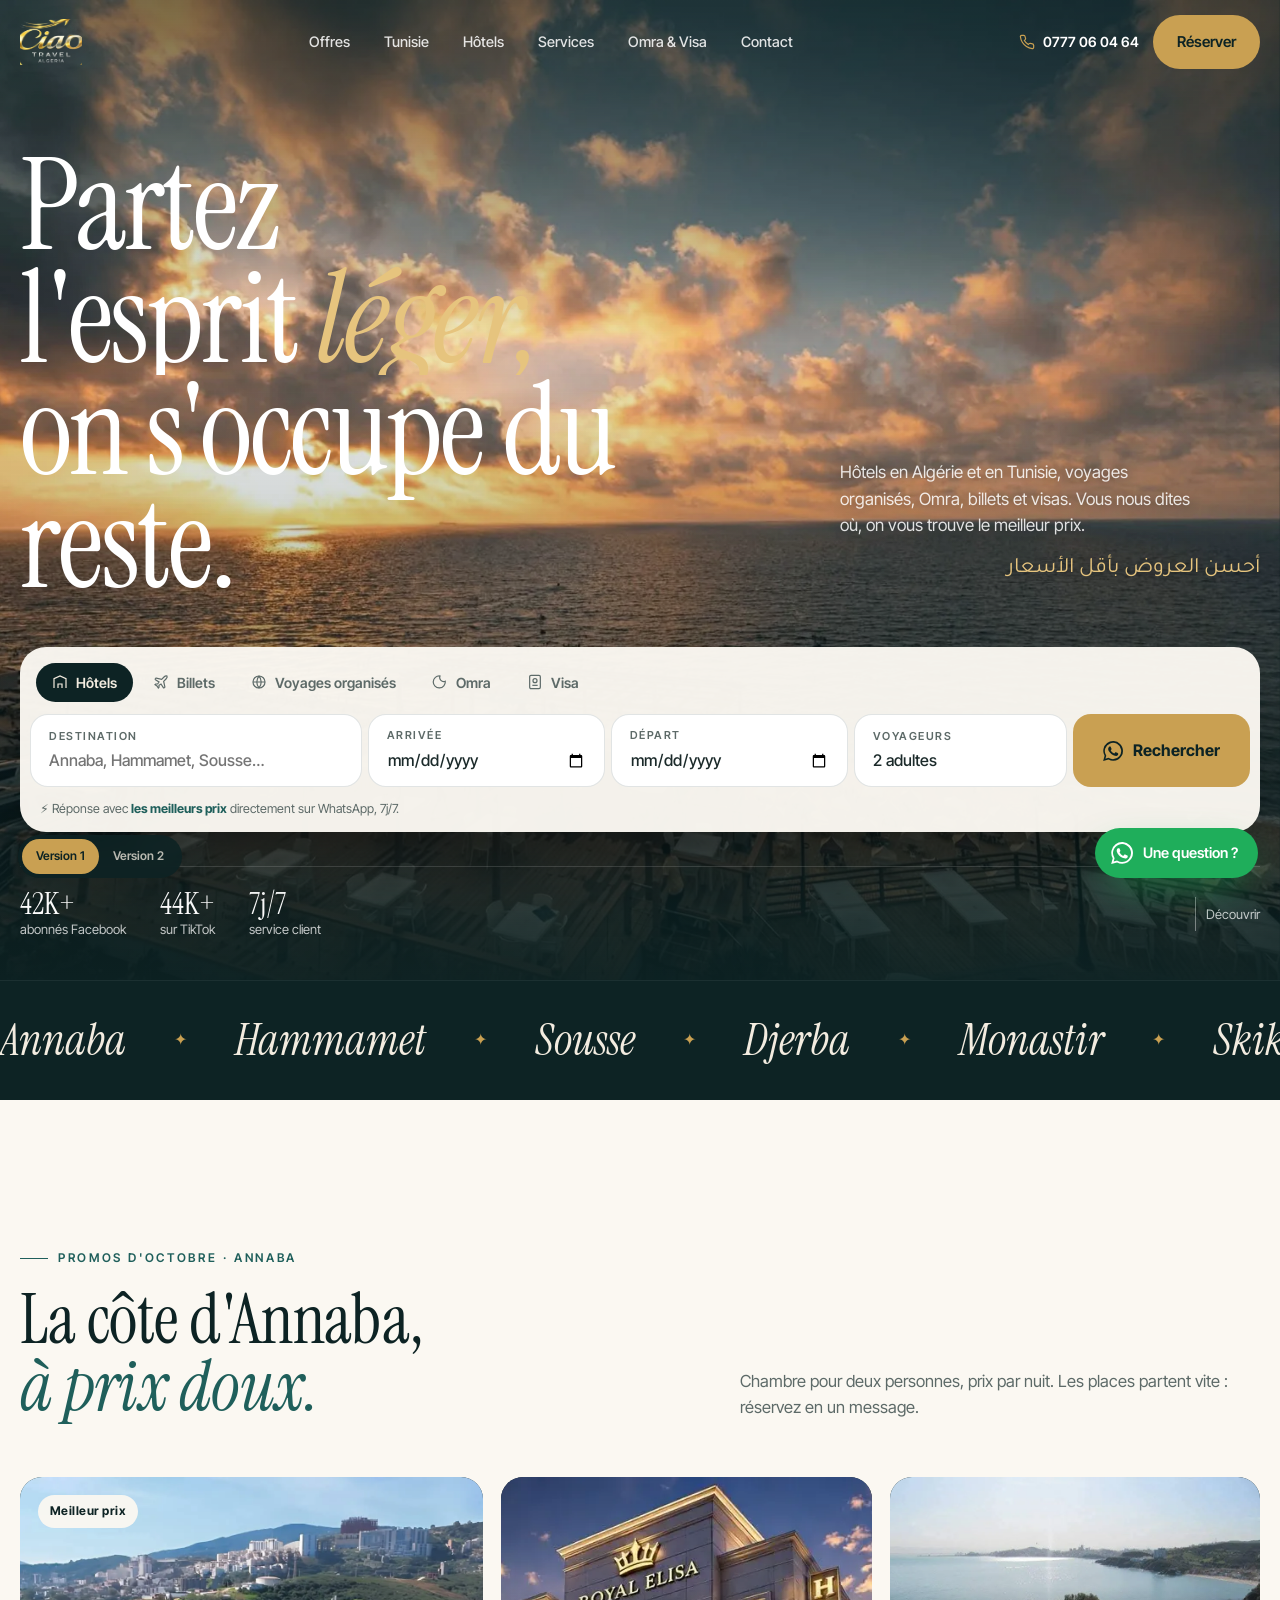
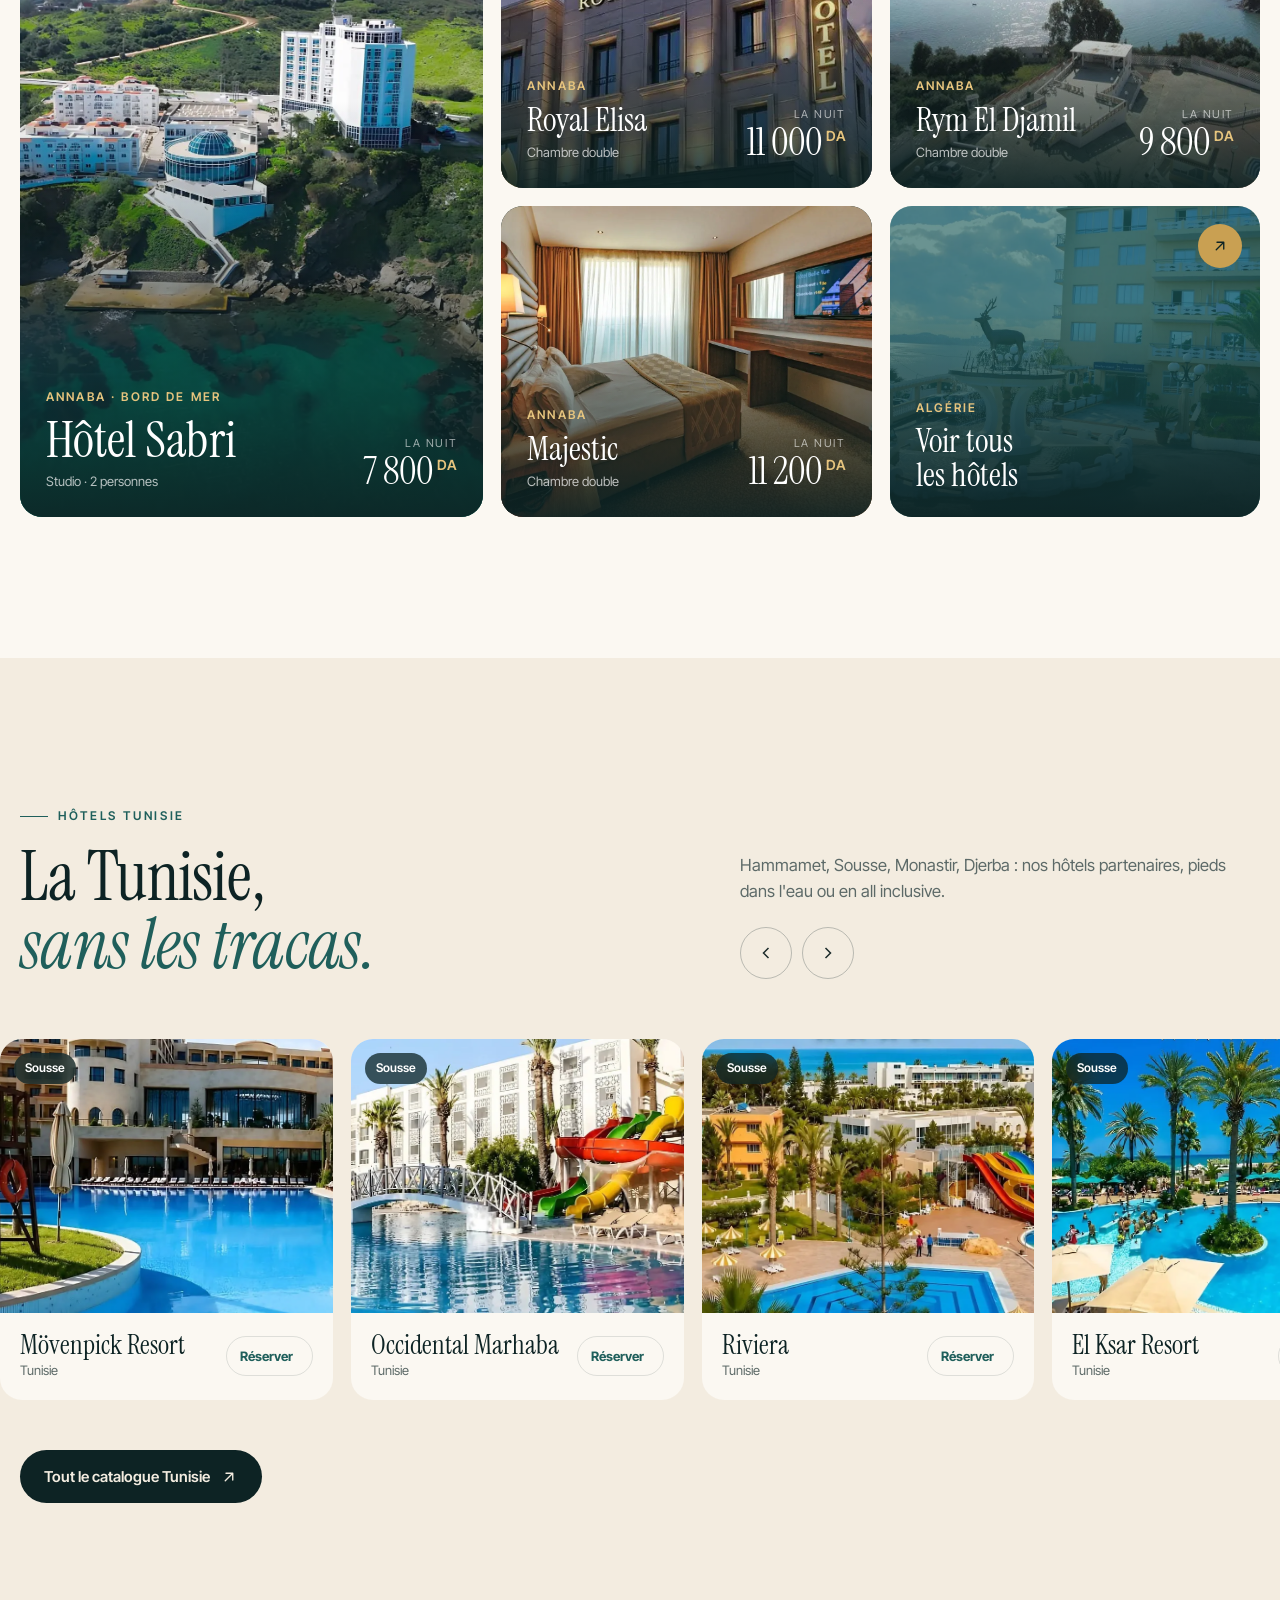
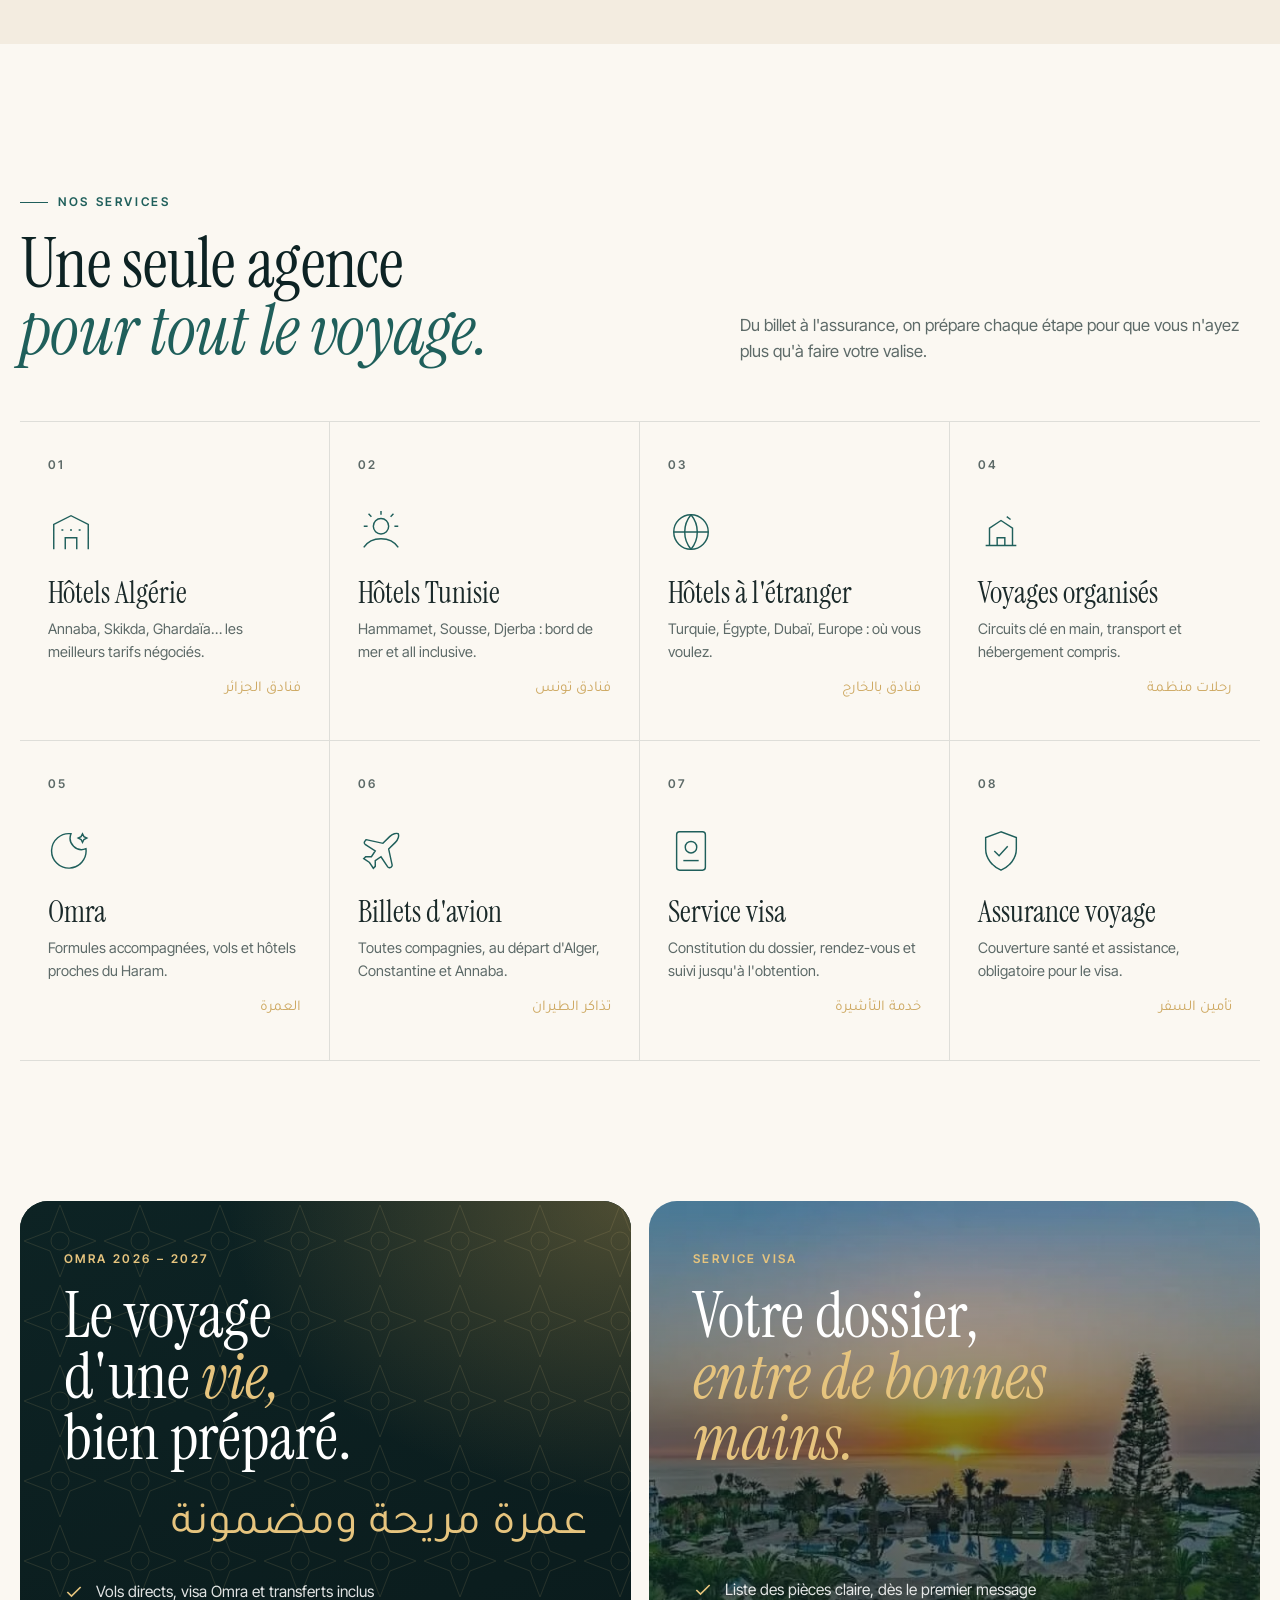
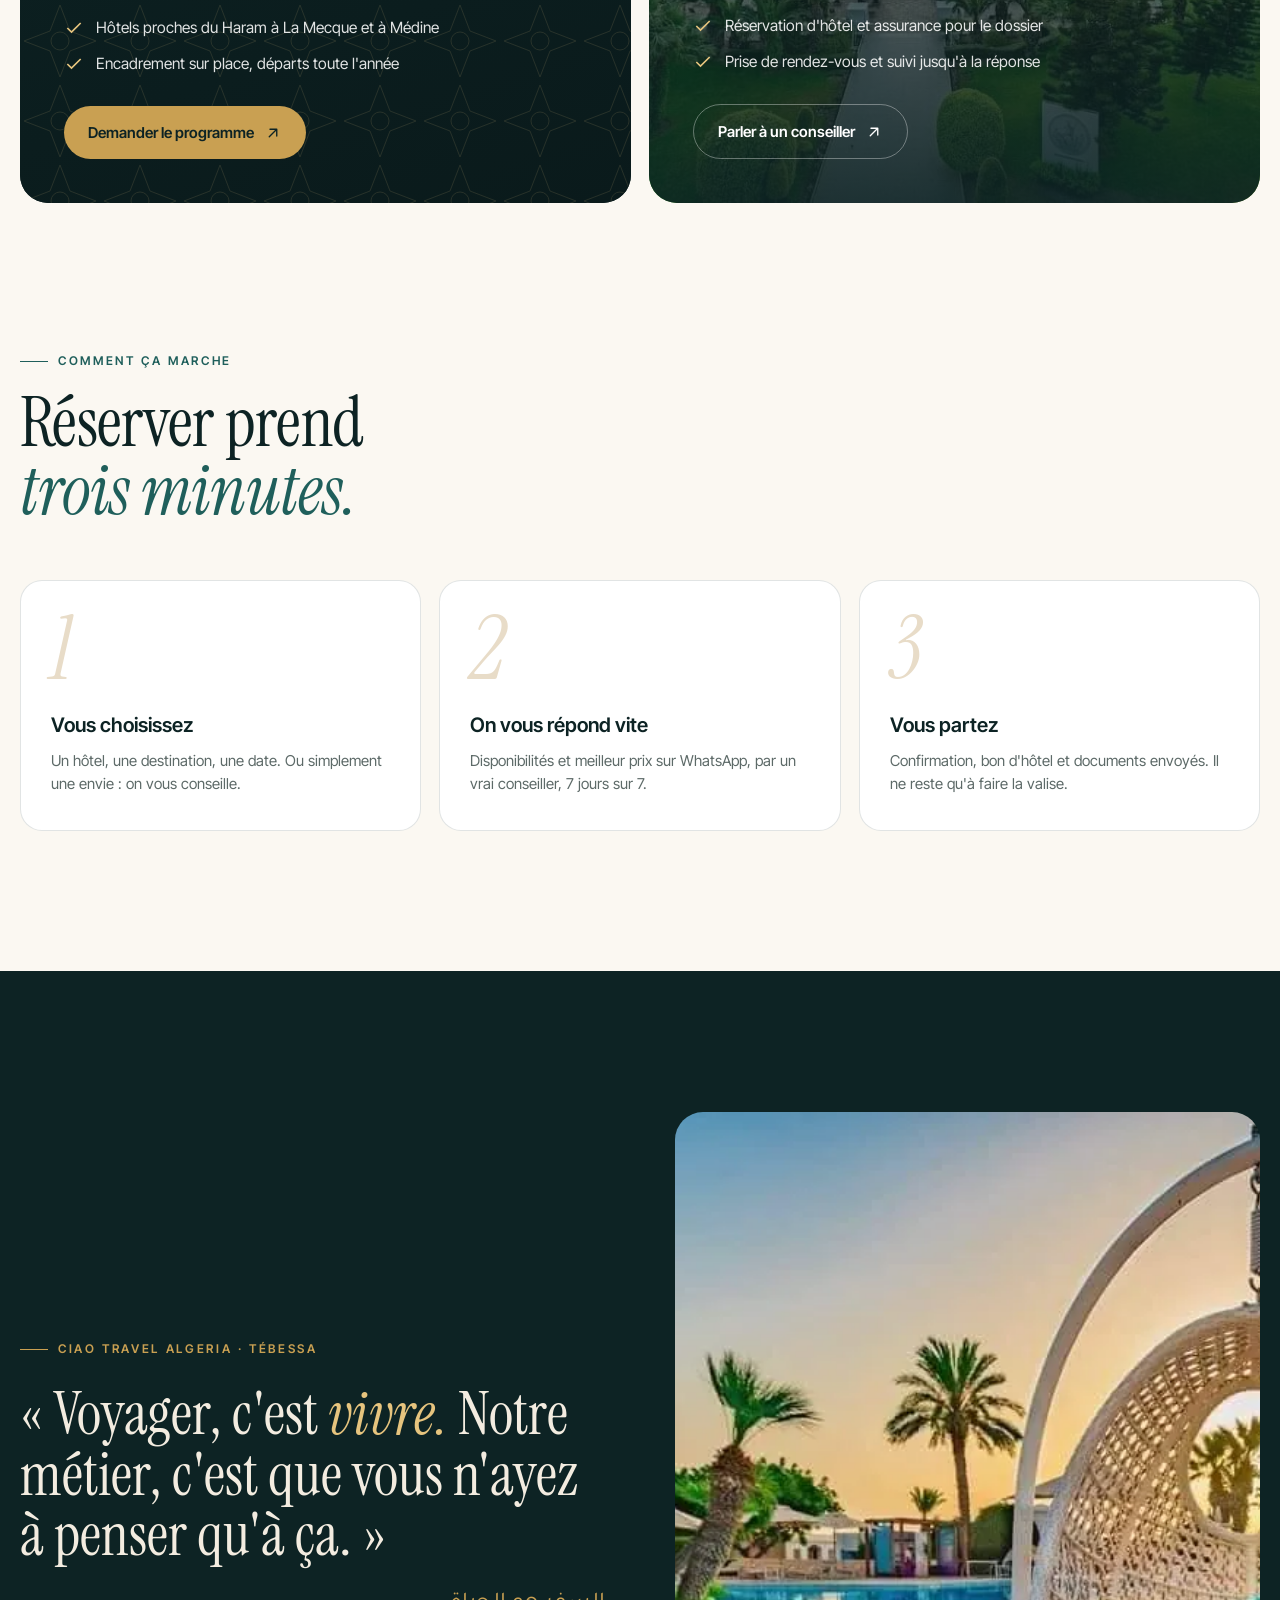
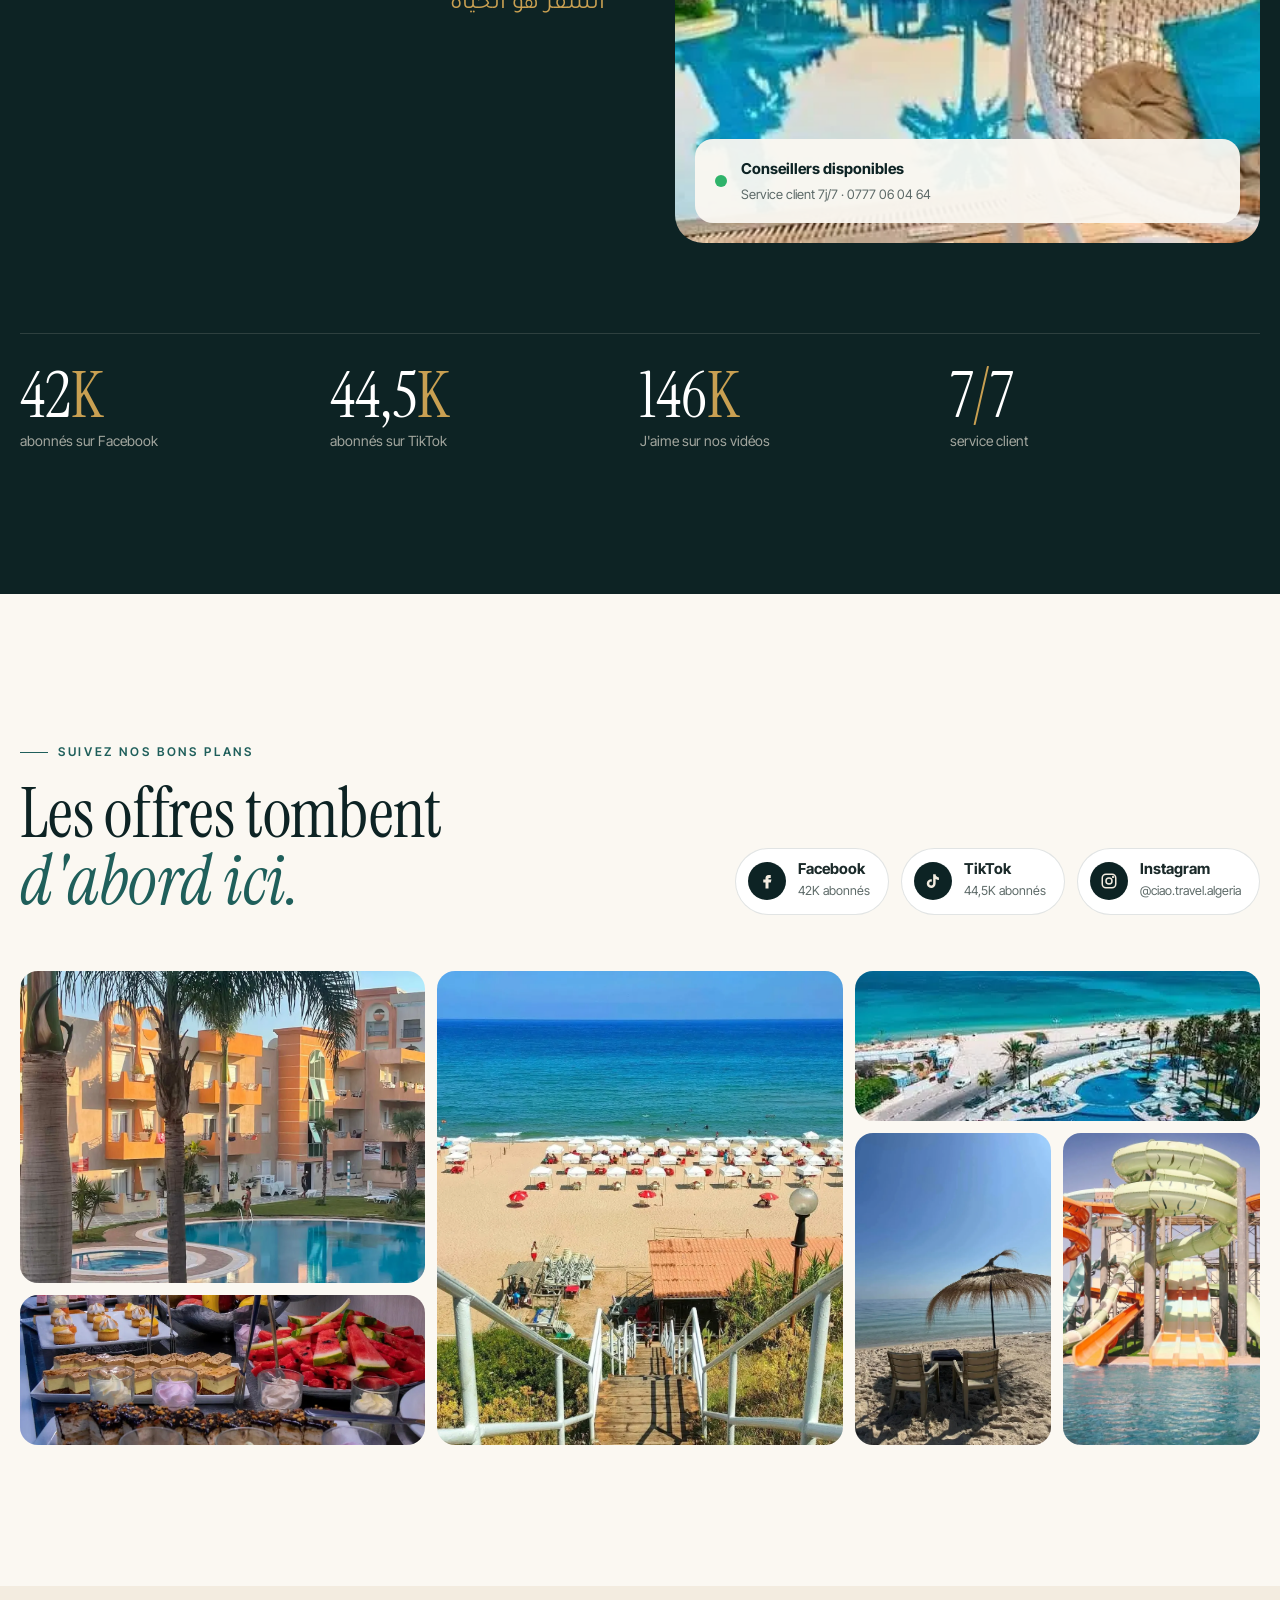
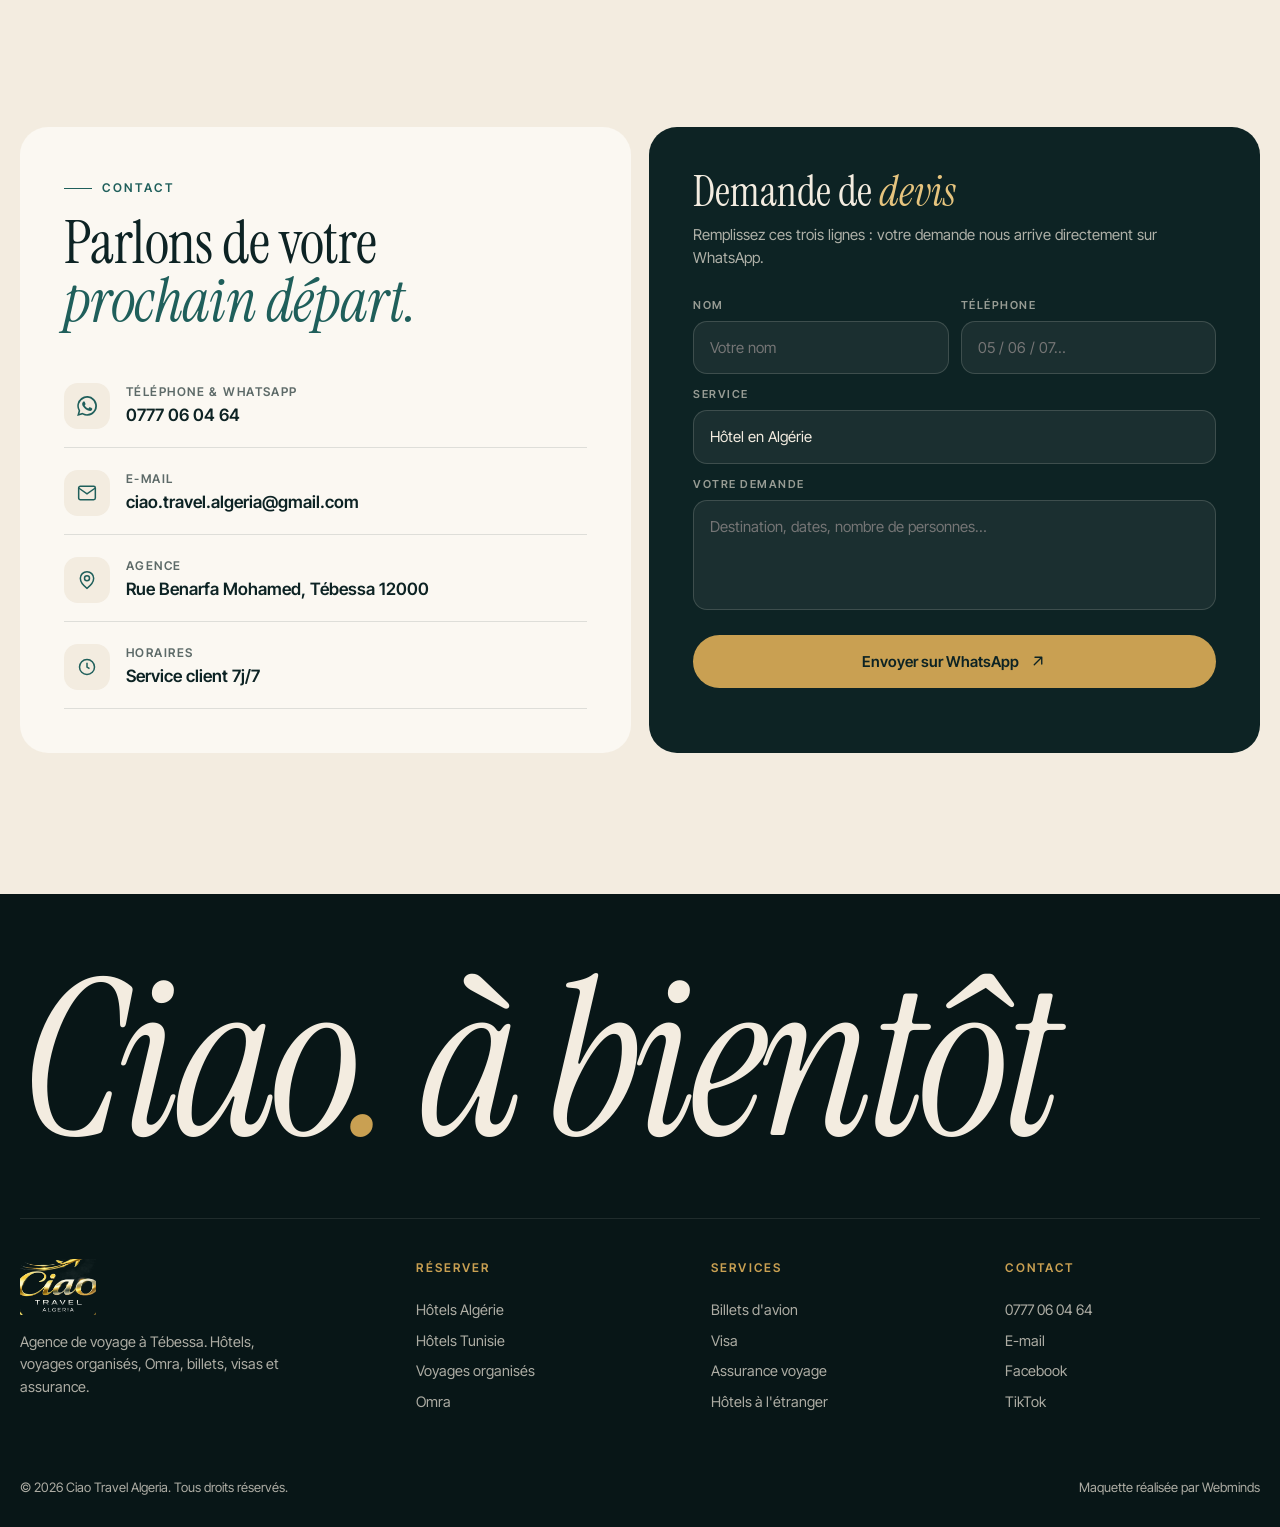
==== commit 46c1db0c: "Ajout version 2 (corporate) + sélecteur de version" ====
--- a/index.html
+++ b/index.html
@@ -1 +1 @@
-<!doctype html><html lang="fr"><head><meta charset="utf-8"><meta name="viewport" content="width=device-width,initial-scale=1,viewport-fit=cover"><title>Ciao Travel Algeria</title><meta name="description" content="Ciao Travel Algeria, agence de voyage à Tébessa : hôtels en Algérie et en Tunisie, voyages organisés, Omra, billets d'avion, visa et assurance voyage. Service client 7j/7."><meta name="theme-color" content="#0d2324"><meta name="robots" content="noindex,nofollow"><meta property="og:title" content="Ciao Travel Algeria"><meta property="og:description" content="Hôtels, voyages organisés, Omra, billets et visas, réservés en un message WhatsApp."><meta property="og:image" content="assets/img/hero-sunset.webp"><link rel="icon" href="assets/img/favicon.png"><link rel="preload" as="image" href="assets/img/hero-sunset.webp"><link rel="stylesheet" href="assets/css/style.css"></head><body><div class="shield">Ciao Travel Algeria</div><header class="hdr"><div class="wrap"><a href="index.html" class="logo" aria-label="Ciao Travel Algeria"><img src="assets/img/logo-ciao.png" alt="Ciao Travel Algeria"></a><nav class="nav"><a href="#offres">Offres</a> <a href="#tunisie">Tunisie</a> <a href="hotels.html">Hôtels</a> <a href="#services">Services</a> <a href="#omra">Omra &amp; Visa</a> <a href="#contact">Contact</a></nav><div class="hdr-cta"><a class="hdr-tel" href="tel:+213777060464"><svg viewBox="0 0 24 24" fill="none" stroke="currentColor" stroke-width="1.8"><path d="M22 16.9v3a2 2 0 0 1-2.2 2 19.8 19.8 0 0 1-8.6-3.1 19.5 19.5 0 0 1-6-6A19.8 19.8 0 0 1 2.1 4.2 2 2 0 0 1 4.1 2h3a2 2 0 0 1 2 1.7c.1.9.4 1.8.7 2.7a2 2 0 0 1-.5 2.1L8 9.8a16 16 0 0 0 6 6l1.3-1.3a2 2 0 0 1 2.1-.4c.9.3 1.8.6 2.7.7a2 2 0 0 1 1.7 2z"/></svg>0777 06 04 64</a> <a class="btn btn-gold" href="#reserver">Réserver</a> <button class="burger" aria-label="Menu"><span></span></button></div></div></header><nav class="mnav"><a href="#offres">Offres <em>du mois</em></a> <a href="#tunisie">Tunisie</a> <a href="hotels.html">Tous les hôtels</a> <a href="#services">Services</a> <a href="#omra">Omra <em>&amp;</em> Visa</a> <a href="#contact">Contact</a> <a class="btn btn-gold" href="https://wa.me/213777060464" target="_blank" rel="noopener">WhatsApp 0777 06 04 64</a></nav><section class="hero" id="reserver"><div class="hero-media"><img src="assets/img/hero-sunset.webp" alt="Coucher de soleil sur la mer depuis une terrasse d'hôtel"></div><div class="wrap hero-in"><div class="hero-top"><h1><span class="line"><span>Partez</span></span><span class="line"><span>l'esprit <em>léger,</em></span></span><span class="line"><span>on s'occupe du reste.</span></span></h1><div class="hero-side"><p>Hôtels en Algérie et en Tunisie, voyages organisés, Omra, billets et visas. Vous nous dites où, on vous trouve le meilleur prix.</p><span class="ar">أحسن العروض بأقل الأسعار</span></div></div><form class="search" id="search" autocomplete="off"><div class="s-tabs" role="tablist"><button type="button" class="s-tab on" data-m="Hôtel"><svg viewBox="0 0 24 24" fill="none" stroke="currentColor" stroke-width="1.8"><path d="M3 21V7l9-4 9 4v14M9 21v-6h6v6M8 10h.01M12 10h.01M16 10h.01"/></svg>Hôtels</button> <button type="button" class="s-tab" data-m="Billet d'avion"><svg viewBox="0 0 24 24" fill="none" stroke="currentColor" stroke-width="1.8"><path d="M17.8 19.2 16 11l3.5-3.5C21 6 21.5 4 21 3c-1-.5-3 0-4.5 1.5L13 8 4.8 6.2c-.5-.1-.9.1-1.1.5l-.3.5c-.2.5-.1 1 .3 1.3L9 12l-2 3H4l-1 1 3 2 2 3 1-1v-3l3-2 3.5 5.3c.3.4.8.5 1.3.3l.5-.2c.4-.3.6-.7.5-1.2z"/></svg>Billets</button> <button type="button" class="s-tab" data-m="Voyage organisé"><svg viewBox="0 0 24 24" fill="none" stroke="currentColor" stroke-width="1.8"><circle cx="12" cy="12" r="9"/><path d="M3 12h18M12 3a14 14 0 0 1 0 18M12 3a14 14 0 0 0 0 18"/></svg>Voyages organisés</button> <button type="button" class="s-tab" data-m="Omra"><svg viewBox="0 0 24 24" fill="none" stroke="currentColor" stroke-width="1.8"><path d="M12 3a6 6 0 0 0 7.8 7.8A9 9 0 1 1 12 3z"/></svg>Omra</button> <button type="button" class="s-tab" data-m="Visa"><svg viewBox="0 0 24 24" fill="none" stroke="currentColor" stroke-width="1.8"><rect x="4" y="2" width="16" height="20" rx="2"/><circle cx="12" cy="10" r="3"/><path d="M8 17h8"/></svg>Visa</button></div><div class="s-row"><div class="s-f dest"><label id="lDest" for="dest">Destination</label><input id="dest" placeholder="Annaba, Hammamet, Sousse…" list="dl"></div><datalist id="dl"><option value="Annaba"></option><option value="Skikda"></option><option value="Hammamet"></option><option value="Sousse"></option><option value="Monastir"></option><option value="Djerba"></option><option value="Nabeul"></option><option value="Istanbul"></option></datalist><div class="s-f"><label id="lIn" for="dIn">Arrivée</label><input type="date" id="dIn"></div><div class="s-f"><label id="lOut" for="dOut">Départ</label><input type="date" id="dOut"></div><div class="s-f"><label for="pax">Voyageurs</label> <select id="pax"><option>1 adulte</option><option selected="selected">2 adultes</option><option>2 adultes + 1 enfant</option><option>2 adultes + 2 enfants</option><option>Famille (5+)</option><option>Groupe</option></select></div><button class="s-go" type="submit"><svg viewBox="0 0 24 24" fill="currentColor"><path d="M17.5 14.4c-.3-.1-1.7-.8-2-.9-.3-.1-.5-.1-.7.1l-.9 1.2c-.2.2-.3.2-.6.1-.3-.1-1.2-.5-2.3-1.4-.9-.8-1.4-1.7-1.6-2-.2-.3 0-.5.1-.6l.4-.5.3-.5v-.5l-.9-2.2c-.2-.6-.5-.5-.7-.5h-.6c-.2 0-.5.1-.8.4-.3.3-1 1-1 2.5s1.1 2.9 1.2 3.1c.1.2 2.1 3.2 5.1 4.5.7.3 1.3.5 1.7.6.7.2 1.4.2 1.9.1.6-.1 1.7-.7 2-1.4.2-.7.2-1.2.2-1.4-.1-.1-.3-.2-.6-.3zM12 21.8c-1.8 0-3.5-.5-5-1.4l-.4-.2-3.7 1 1-3.6-.2-.4a9.8 9.8 0 1 1 8.3 4.6zM20.5 3.5A11.8 11.8 0 0 0 1.9 17.7L.2 24l6.4-1.7A11.8 11.8 0 0 0 24 12c0-3.2-1.2-6.2-3.5-8.5z"/></svg>Rechercher</button></div><div class="s-note">⚡ Réponse avec <b>les meilleurs prix</b> directement sur WhatsApp, 7j/7.</div></form><div class="hero-foot"><div class="stats"><div><b>42K+</b>abonnés Facebook</div><div><b>44K+</b>sur TikTok</div><div><b>7j/7</b>service client</div></div><div class="scroll-cue"><i></i>Découvrir</div></div></div></section><div class="marq" aria-hidden="true"><div class="marq-t"><span>Annaba</span><span>Hammamet</span><span>Sousse</span><span>Djerba</span><span>Monastir</span><span>Skikda</span><span>Nabeul</span><span>Ghardaïa</span><span>La Mecque</span><span>Istanbul</span> <span>Annaba</span><span>Hammamet</span><span>Sousse</span><span>Djerba</span><span>Monastir</span><span>Skikda</span><span>Nabeul</span><span>Ghardaïa</span><span>La Mecque</span><span>Istanbul</span></div></div><section class="sec" id="offres"><div class="wrap"><div class="sec-head"><div class="rv"><span class="eyebrow">Promos d'octobre · Annaba</span><h2 class="h2">La côte d'Annaba,<br><em>à prix doux.</em></h2></div><p class="lead rv d1">Chambre pour deux personnes, prix par nuit. Les places partent vite : réservez en un message.</p></div><div class="offers"><article class="offer rv" data-n="Sabri" data-c="Annaba"><img src="assets/img/sabri-coast.webp" alt="Vue aérienne de l'hôtel Sabri au bord de la mer, Annaba" loading="lazy"> <span class="tag">Meilleur prix</span><span class="go"><svg viewBox="0 0 24 24" fill="none" stroke="currentColor" stroke-width="1.8" stroke-linecap="round" stroke-linejoin="round" style="width:18px;height:18px"><path d="M7 17 17 7M8 7h9v9"/></svg></span><div class="offer-b"><div><span class="city">Annaba · Bord de mer</span><h3>Hôtel Sabri</h3><div class="unit">Studio · 2 personnes</div></div><div class="price"><small>La nuit</small><b>7 800<sup>DA</sup></b></div></div></article><article class="offer rv d1" data-n="Royal Elisa" data-c="Annaba"><img src="assets/img/royal-elisa.webp" alt="Façade de l'hôtel Royal Elisa, Annaba" loading="lazy"> <span class="go"><svg viewBox="0 0 24 24" fill="none" stroke="currentColor" stroke-width="1.8" stroke-linecap="round" stroke-linejoin="round" style="width:18px;height:18px"><path d="M7 17 17 7M8 7h9v9"/></svg></span><div class="offer-b"><div><span class="city">Annaba</span><h3>Royal Elisa</h3><div class="unit">Chambre double</div></div><div class="price"><small>La nuit</small><b>11 000<sup>DA</sup></b></div></div></article><article class="offer rv d2" data-n="Rym El Djamil" data-c="Annaba"><img src="assets/img/rym-terrace-sea.webp" alt="Terrasse avec vue mer, hôtel Rym El Djamil" loading="lazy"> <span class="go"><svg viewBox="0 0 24 24" fill="none" stroke="currentColor" stroke-width="1.8" stroke-linecap="round" stroke-linejoin="round" style="width:18px;height:18px"><path d="M7 17 17 7M8 7h9v9"/></svg></span><div class="offer-b"><div><span class="city">Annaba</span><h3>Rym El Djamil</h3><div class="unit">Chambre double</div></div><div class="price"><small>La nuit</small><b>9 800<sup>DA</sup></b></div></div></article><article class="offer rv d1" data-n="Majestic" data-c="Annaba"><img src="assets/img/room-sea.webp" alt="Chambre de l'hôtel Majestic, Annaba" loading="lazy"> <span class="go"><svg viewBox="0 0 24 24" fill="none" stroke="currentColor" stroke-width="1.8" stroke-linecap="round" stroke-linejoin="round" style="width:18px;height:18px"><path d="M7 17 17 7M8 7h9v9"/></svg></span><div class="offer-b"><div><span class="city">Annaba</span><h3>Majestic</h3><div class="unit">Chambre double</div></div><div class="price"><small>La nuit</small><b>11 200<sup>DA</sup></b></div></div></article><a class="offer rv d2" href="hotels.html?v=Algérie" style="background:var(--sea)"><img src="assets/img/rym-fountain.webp" alt="" loading="lazy" style="opacity:.35"> <span class="go" style="opacity:1;transform:none"><svg viewBox="0 0 24 24" fill="none" stroke="currentColor" stroke-width="1.8" stroke-linecap="round" stroke-linejoin="round" style="width:18px;height:18px"><path d="M7 17 17 7M8 7h9v9"/></svg></span><div class="offer-b"><div><span class="city">Algérie</span><h3>Voir tous<br>les hôtels</h3></div></div></a></div></div></section><section class="sec tn" id="tunisie"><div class="wrap"><div class="sec-head"><div class="rv"><span class="eyebrow">Hôtels Tunisie</span><h2 class="h2">La Tunisie,<br><em>sans les tracas.</em></h2></div><div class="rv d1" style="display:flex;flex-direction:column;gap:22px;align-items:flex-start"><p class="lead">Hammamet, Sousse, Monastir, Djerba : nos hôtels partenaires, pieds dans l'eau ou en all inclusive.</p><div class="tn-ctrl"><button class="rbtn" data-dir="prev" aria-label="Précédent"><svg viewBox="0 0 24 24" fill="none" stroke="currentColor" stroke-width="1.8"><path d="M15 18l-6-6 6-6"/></svg></button><button class="rbtn" data-dir="next" aria-label="Suivant"><svg viewBox="0 0 24 24" fill="none" stroke="currentColor" stroke-width="1.8"><path d="M9 18l6-6-6-6"/></svg></button></div></div></div></div><div class="tn-track rv" id="tnTrack"></div><div class="wrap" style="margin-top:20px"><a href="hotels.html?v=Tunisie" class="btn btn-ink">Tout le catalogue Tunisie <svg viewBox="0 0 24 24" fill="none" stroke="currentColor" stroke-width="1.8" stroke-linecap="round" stroke-linejoin="round" style="width:18px;height:18px"><path d="M7 17 17 7M8 7h9v9"/></svg></a></div></section><section class="sec" id="services"><div class="wrap"><div class="sec-head"><div class="rv"><span class="eyebrow">Nos services</span><h2 class="h2">Une seule agence<br><em>pour tout le voyage.</em></h2></div><p class="lead rv d1">Du billet à l'assurance, on prépare chaque étape pour que vous n'ayez plus qu'à faire votre valise.</p></div><div class="svc"><div class="svc-i rv"><span class="n">01</span><svg class="ic" viewBox="0 0 48 48" fill="none" stroke="currentColor" stroke-width="1.5"><path d="M6 42V16l18-9 18 9v26M18 42V30h12v12M14 22h2M23 22h2M32 22h2"/></svg><h3>Hôtels Algérie</h3><p>Annaba, Skikda, Ghardaïa… les meilleurs tarifs négociés.</p><span class="ar">فنادق الجزائر</span></div><div class="svc-i rv d1"><span class="n">02</span><svg class="ic" viewBox="0 0 48 48" fill="none" stroke="currentColor" stroke-width="1.5"><circle cx="24" cy="18" r="8"/><path d="M6 40c4-6 10-9 18-9s14 3 18 9M24 2v4M38 18h4M6 18h4M34 8l3-3M11 5l3 3"/></svg><h3>Hôtels Tunisie</h3><p>Hammamet, Sousse, Djerba : bord de mer et all inclusive.</p><span class="ar">فنادق تونس</span></div><div class="svc-i rv d2"><span class="n">03</span><svg class="ic" viewBox="0 0 48 48" fill="none" stroke="currentColor" stroke-width="1.5"><circle cx="24" cy="24" r="18"/><path d="M6 24h36M24 6a28 28 0 0 1 0 36M24 6a28 28 0 0 0 0 36"/></svg><h3>Hôtels à l'étranger</h3><p>Turquie, Égypte, Dubaï, Europe : où vous voulez.</p><span class="ar">فنادق بالخارج</span></div><div class="svc-i rv d3"><span class="n">04</span><svg class="ic" viewBox="0 0 48 48" fill="none" stroke="currentColor" stroke-width="1.5"><path d="M8 38h32M12 38V20l12-8 12 8v18M20 38v-8h8v8"/><path d="M30 8l4 3"/></svg><h3>Voyages organisés</h3><p>Circuits clé en main, transport et hébergement compris.</p><span class="ar">رحلات منظمة</span></div><div class="svc-i rv"><span class="n">05</span><svg class="ic" viewBox="0 0 48 48" fill="none" stroke="currentColor" stroke-width="1.5"><path d="M24 6a12 12 0 0 0 15.6 15.6A18 18 0 1 1 24 6z"/><path d="M36 6l1.5 3 3 1.5-3 1.5L36 15l-1.5-3-3-1.5 3-1.5z"/></svg><h3>Omra</h3><p>Formules accompagnées, vols et hôtels proches du Haram.</p><span class="ar">العمرة</span></div><div class="svc-i rv d1"><span class="n">06</span><svg class="ic" viewBox="0 0 48 48" fill="none" stroke="currentColor" stroke-width="1.5"><path d="M35.6 38.4 32 22l7-7c3-3 4-7 3-9-2-1-6 0-9 3l-7 7-16.4-3.6c-1-.2-1.8.2-2.2 1l-.6 1c-.4 1-.2 2 .6 2.6L18 24l-4 6H8l-2 2 6 4 4 6 2-2v-6l6-4 7 10.6c.6.8 1.6 1 2.6.6l1-.4c.8-.6 1.2-1.4 1-2.4z"/></svg><h3>Billets d'avion</h3><p>Toutes compagnies, au départ d'Alger, Constantine et Annaba.</p><span class="ar">تذاكر الطيران</span></div><div class="svc-i rv d2"><span class="n">07</span><svg class="ic" viewBox="0 0 48 48" fill="none" stroke="currentColor" stroke-width="1.5"><rect x="9" y="4" width="30" height="40" rx="3"/><circle cx="24" cy="20" r="6"/><path d="M16 34h16"/></svg><h3>Service visa</h3><p>Constitution du dossier, rendez-vous et suivi jusqu'à l'obtention.</p><span class="ar">خدمة التأشيرة</span></div><div class="svc-i rv d3"><span class="n">08</span><svg class="ic" viewBox="0 0 48 48" fill="none" stroke="currentColor" stroke-width="1.5"><path d="M24 4 8 10v12c0 10 7 18 16 22 9-4 16-12 16-22V10z"/><path d="m17 24 5 5 9-10"/></svg><h3>Assurance voyage</h3><p>Couverture santé et assistance, obligatoire pour le visa.</p><span class="ar">تأمين السفر</span></div></div></div></section><section class="sec" id="omra" style="padding-top:0"><div class="wrap duo"><div class="duo-c omra rv"><div class="pattern"></div><div><span class="k">Omra 2026 – 2027</span><h3>Le voyage<br>d'une <em>vie,</em><br>bien préparé.</h3></div><div><div class="arbig">عمرة مريحة ومضمونة</div><ul><li><svg viewBox="0 0 24 24" fill="none" stroke="currentColor" stroke-width="2"><path d="M20 6 9 17l-5-5"/></svg>Vols directs, visa Omra et transferts inclus</li><li><svg viewBox="0 0 24 24" fill="none" stroke="currentColor" stroke-width="2"><path d="M20 6 9 17l-5-5"/></svg>Hôtels proches du Haram à La Mecque et à Médine</li><li><svg viewBox="0 0 24 24" fill="none" stroke="currentColor" stroke-width="2"><path d="M20 6 9 17l-5-5"/></svg>Encadrement sur place, départs toute l'année</li></ul><a class="btn btn-gold" href="#" onclick='return ciaoWA("Bonjour Ciao Travel, je souhaite des informations sur vos formules Omra."),!1'>Demander le programme <svg viewBox="0 0 24 24" fill="none" stroke="currentColor" stroke-width="1.8" stroke-linecap="round" stroke-linejoin="round" style="width:18px;height:18px"><path d="M7 17 17 7M8 7h9v9"/></svg></a></div></div><div class="duo-c visa rv d1"><img src="assets/img/tn-palms-sunset.webp" alt="" loading="lazy"><div><span class="k">Service visa</span><h3>Votre dossier,<br><em>entre de bonnes mains.</em></h3></div><div><ul><li><svg viewBox="0 0 24 24" fill="none" stroke="currentColor" stroke-width="2"><path d="M20 6 9 17l-5-5"/></svg>Liste des pièces claire, dès le premier message</li><li><svg viewBox="0 0 24 24" fill="none" stroke="currentColor" stroke-width="2"><path d="M20 6 9 17l-5-5"/></svg>Réservation d'hôtel et assurance pour le dossier</li><li><svg viewBox="0 0 24 24" fill="none" stroke="currentColor" stroke-width="2"><path d="M20 6 9 17l-5-5"/></svg>Prise de rendez-vous et suivi jusqu'à la réponse</li></ul><a class="btn btn-ghost" href="#" onclick="return ciaoWA(&#34;Bonjour Ciao Travel, j'ai besoin d'aide pour un dossier de visa.&#34;),!1">Parler à un conseiller <svg viewBox="0 0 24 24" fill="none" stroke="currentColor" stroke-width="1.8" stroke-linecap="round" stroke-linejoin="round" style="width:18px;height:18px"><path d="M7 17 17 7M8 7h9v9"/></svg></a></div></div></div></section><section class="sec" style="padding-top:0"><div class="wrap"><div class="sec-head"><div class="rv"><span class="eyebrow">Comment ça marche</span><h2 class="h2">Réserver prend<br><em>trois minutes.</em></h2></div></div><div class="steps"><div class="step rv"><div class="num">1</div><h3>Vous choisissez</h3><p>Un hôtel, une destination, une date. Ou simplement une envie : on vous conseille.</p></div><div class="step rv d1"><div class="num">2</div><h3>On vous répond vite</h3><p>Disponibilités et meilleur prix sur WhatsApp, par un vrai conseiller, 7 jours sur 7.</p></div><div class="step rv d2"><div class="num">3</div><h3>Vous partez</h3><p>Confirmation, bon d'hôtel et documents envoyés. Il ne reste qu'à faire la valise.</p></div></div></div></section><section class="sec manif"><div class="wrap"><div class="manif-g"><div class="rv"><span class="eyebrow" style="color:var(--gold)">Ciao Travel Algeria · Tébessa</span><blockquote style="margin-top:26px">« Voyager, c'est <em>vivre.</em> Notre métier, c'est que vous n'ayez à penser qu'à ça. »</blockquote><span class="ar">السفر هو الحياة</span></div><div class="manif-ph rv d1"><img src="assets/img/tn-pool-swing.webp" alt="Balancelle face à une piscine et des palmiers" loading="lazy"><div class="chip"><span class="dot"></span><div><b>Conseillers disponibles</b><span>Service client 7j/7 · 0777 06 04 64</span></div></div></div></div><div class="nums"><div class="rv"><b><span data-to="42">0</span><i>K</i></b><span>abonnés sur Facebook</span></div><div class="rv d1"><b><span data-to="44.5">0</span><i>K</i></b><span>abonnés sur TikTok</span></div><div class="rv d2"><b><span data-to="146">0</span><i>K</i></b><span>J'aime sur nos vidéos</span></div><div class="rv d3"><b>7<i>/</i>7</b><span>service client</span></div></div></div></section><section class="sec"><div class="wrap"><div class="sec-head"><div class="rv"><span class="eyebrow">Suivez nos bons plans</span><h2 class="h2">Les offres tombent<br><em>d'abord ici.</em></h2></div><div class="socials rv d1"><a class="soc" href="https://www.facebook.com/ciao.travel.algeria" target="_blank" rel="noopener"><i><svg viewBox="0 0 24 24" fill="currentColor"><path d="M14 8h3V4h-3c-2.8 0-4 1.7-4 4.3V10H7v4h3v8h4v-8h3l1-4h-4V8.6c0-.4.3-.6.7-.6z"/></svg></i><div><b>Facebook</b><span>42K abonnés</span></div></a><a class="soc" href="https://www.tiktok.com/@ciao.travel.algeria" target="_blank" rel="noopener"><i><svg viewBox="0 0 24 24" fill="currentColor"><path d="M16.6 5.8A4.3 4.3 0 0 1 15.5 3h-3.3v12.4a2.6 2.6 0 1 1-1.8-2.5V9.6a5.9 5.9 0 1 0 5.1 5.8V9.2a7.5 7.5 0 0 0 4.4 1.4V7.3a4.3 4.3 0 0 1-3.3-1.5z"/></svg></i><div><b>TikTok</b><span>44,5K abonnés</span></div></a><a class="soc" href="https://www.instagram.com/ciao.travel.algeria" target="_blank" rel="noopener"><i><svg viewBox="0 0 24 24" fill="none" stroke="currentColor" stroke-width="2"><rect x="3" y="3" width="18" height="18" rx="5"/><circle cx="12" cy="12" r="4"/><circle cx="17.5" cy="6.5" r=".6" fill="currentColor"/></svg></i><div><b>Instagram</b><span>@ciao.travel.algeria</span></div></a></div></div><div class="mosaic"><div class="a rv"><img src="assets/img/tn-residence-pool.webp" alt="" loading="lazy"></div><div class="b rv d1"><img src="assets/img/beach-stairs.webp" alt="" loading="lazy"></div><div class="c rv d2"><img src="assets/img/tn-aerial-beach.webp" alt="" loading="lazy"></div><div class="d rv d2"><img src="assets/img/beach-parasol.webp" alt="" loading="lazy"></div><div class="e rv d3"><img src="assets/img/aquapark.webp" alt="" loading="lazy"></div><div class="f rv"><img src="assets/img/breakfast.webp" alt="" loading="lazy"></div></div></div></section><section class="sec contact" id="contact"><div class="wrap contact-g"><div class="cbox rv"><span class="eyebrow">Contact</span><h2 class="h2" style="margin-top:18px">Parlons de votre<br><em>prochain départ.</em></h2><div class="clist"><a href="https://wa.me/213777060464" target="_blank" rel="noopener"><i><svg viewBox="0 0 24 24" fill="currentColor"><path d="M17.5 14.4c-.3-.1-1.7-.8-2-.9-.3-.1-.5-.1-.7.1l-.9 1.2c-.2.2-.3.2-.6.1-.3-.1-1.2-.5-2.3-1.4-.9-.8-1.4-1.7-1.6-2-.2-.3 0-.5.1-.6l.4-.5.3-.5v-.5l-.9-2.2c-.2-.6-.5-.5-.7-.5h-.6c-.2 0-.5.1-.8.4-.3.3-1 1-1 2.5s1.1 2.9 1.2 3.1c.1.2 2.1 3.2 5.1 4.5.7.3 1.3.5 1.7.6.7.2 1.4.2 1.9.1.6-.1 1.7-.7 2-1.4.2-.7.2-1.2.2-1.4-.1-.1-.3-.2-.6-.3zM12 21.8c-1.8 0-3.5-.5-5-1.4l-.4-.2-3.7 1 1-3.6-.2-.4a9.8 9.8 0 1 1 8.3 4.6zM20.5 3.5A11.8 11.8 0 0 0 1.9 17.7L.2 24l6.4-1.7A11.8 11.8 0 0 0 24 12c0-3.2-1.2-6.2-3.5-8.5z"/></svg></i><div><small>Téléphone &amp; WhatsApp</small><b>0777 06 04 64</b></div></a><a href="mailto:ciao.travel.algeria@gmail.com"><i><svg viewBox="0 0 24 24" fill="none" stroke="currentColor" stroke-width="1.8"><rect x="2" y="4" width="20" height="16" rx="2"/><path d="m22 6-10 7L2 6"/></svg></i><div><small>E-mail</small><b>ciao.travel.algeria@gmail.com</b></div></a><div><i><svg viewBox="0 0 24 24" fill="none" stroke="currentColor" stroke-width="1.8"><path d="M12 22s8-6 8-12a8 8 0 0 0-16 0c0 6 8 12 8 12z"/><circle cx="12" cy="10" r="3"/></svg></i><div><small>Agence</small><b>Rue Benarfa Mohamed, Tébessa 12000</b></div></div><div><i><svg viewBox="0 0 24 24" fill="none" stroke="currentColor" stroke-width="1.8"><circle cx="12" cy="12" r="9"/><path d="M12 7v5l3 2"/></svg></i><div><small>Horaires</small><b>Service client 7j/7</b></div></div></div></div><div class="cform rv d1"><h3>Demande de <em>devis</em></h3><p>Remplissez ces trois lignes : votre demande nous arrive directement sur WhatsApp.</p><form id="cform"><div><label for="cName">Nom</label><input id="cName" required placeholder="Votre nom"></div><div><label for="cTel">Téléphone</label><input id="cTel" required type="tel" placeholder="05 / 06 / 07…"></div><div class="full"><label for="cSvc">Service</label> <select id="cSvc"><option>Hôtel en Algérie</option><option>Hôtel en Tunisie</option><option>Hôtel à l'étranger</option><option>Voyage organisé</option><option>Omra</option><option>Billet d'avion</option><option>Visa</option><option>Assurance voyage</option></select></div><div class="full"><label for="cMsg">Votre demande</label><textarea id="cMsg" placeholder="Destination, dates, nombre de personnes…"></textarea></div><button class="btn btn-gold full" type="submit">Envoyer sur WhatsApp <svg viewBox="0 0 24 24" fill="none" stroke="currentColor" stroke-width="1.8" stroke-linecap="round" stroke-linejoin="round" style="width:18px;height:18px"><path d="M7 17 17 7M8 7h9v9"/></svg></button></form></div></div></section><footer class="ftr"><div class="wrap"><div class="ftr-big">Ciao<span>.</span> à bientôt</div><div class="ftr-g"><div><img src="assets/img/logo-ciao.png" alt="Ciao Travel Algeria"><p style="max-width:34ch;font-size:14.5px">Agence de voyage à Tébessa. Hôtels, voyages organisés, Omra, billets, visas et assurance.</p></div><div><h5>Réserver</h5><a href="hotels.html?v=Algérie">Hôtels Algérie</a><a href="hotels.html?v=Tunisie">Hôtels Tunisie</a><a href="#services">Voyages organisés</a><a href="#omra">Omra</a></div><div><h5>Services</h5><a href="#services">Billets d'avion</a><a href="#omra">Visa</a><a href="#services">Assurance voyage</a><a href="#services">Hôtels à l'étranger</a></div><div><h5>Contact</h5><a href="tel:+213777060464">0777 06 04 64</a><a href="mailto:ciao.travel.algeria@gmail.com">E-mail</a><a href="https://www.facebook.com/ciao.travel.algeria" target="_blank" rel="noopener">Facebook</a><a href="https://www.tiktok.com/@ciao.travel.algeria" target="_blank" rel="noopener">TikTok</a></div></div><div class="ftr-b"><span>© 2026 Ciao Travel Algeria. Tous droits réservés.</span><span>Maquette réalisée par Webminds</span></div></div></footer><a class="wa-float" href="https://wa.me/213777060464" target="_blank" rel="noopener" aria-label="WhatsApp"><svg viewBox="0 0 24 24" fill="currentColor"><path d="M17.5 14.4c-.3-.1-1.7-.8-2-.9-.3-.1-.5-.1-.7.1l-.9 1.2c-.2.2-.3.2-.6.1-.3-.1-1.2-.5-2.3-1.4-.9-.8-1.4-1.7-1.6-2-.2-.3 0-.5.1-.6l.4-.5.3-.5v-.5l-.9-2.2c-.2-.6-.5-.5-.7-.5h-.6c-.2 0-.5.1-.8.4-.3.3-1 1-1 2.5s1.1 2.9 1.2 3.1c.1.2 2.1 3.2 5.1 4.5.7.3 1.3.5 1.7.6.7.2 1.4.2 1.9.1.6-.1 1.7-.7 2-1.4.2-.7.2-1.2.2-1.4-.1-.1-.3-.2-.6-.3zM12 21.8c-1.8 0-3.5-.5-5-1.4l-.4-.2-3.7 1 1-3.6-.2-.4a9.8 9.8 0 1 1 8.3 4.6zM20.5 3.5A11.8 11.8 0 0 0 1.9 17.7L.2 24l6.4-1.7A11.8 11.8 0 0 0 24 12c0-3.2-1.2-6.2-3.5-8.5z"/></svg><span>Une question ?</span></a><script src="assets/js/app.js"></script></body></html>+<!doctype html><html lang="fr"><head><meta charset="utf-8"><meta name="viewport" content="width=device-width,initial-scale=1,viewport-fit=cover"><title>Ciao Travel Algeria</title><meta name="description" content="Ciao Travel Algeria, agence de voyage à Tébessa : hôtels en Algérie et en Tunisie, voyages organisés, Omra, billets d'avion, visa et assurance voyage. Service client 7j/7."><meta name="theme-color" content="#0d2324"><meta name="robots" content="noindex,nofollow"><meta property="og:title" content="Ciao Travel Algeria"><meta property="og:description" content="Hôtels, voyages organisés, Omra, billets et visas, réservés en un message WhatsApp."><meta property="og:image" content="assets/img/hero-sunset.webp"><link rel="icon" href="assets/img/favicon.png"><link rel="preload" as="image" href="assets/img/hero-sunset.webp"><link rel="stylesheet" href="assets/css/style.css"></head><body><div class="shield">Ciao Travel Algeria</div><header class="hdr"><div class="wrap"><a href="index.html" class="logo" aria-label="Ciao Travel Algeria"><img src="assets/img/logo-ciao.png" alt="Ciao Travel Algeria"></a><nav class="nav"><a href="#offres">Offres</a> <a href="#tunisie">Tunisie</a> <a href="hotels.html">Hôtels</a> <a href="#services">Services</a> <a href="#omra">Omra &amp; Visa</a> <a href="#contact">Contact</a></nav><div class="hdr-cta"><a class="hdr-tel" href="tel:+213777060464"><svg viewBox="0 0 24 24" fill="none" stroke="currentColor" stroke-width="1.8"><path d="M22 16.9v3a2 2 0 0 1-2.2 2 19.8 19.8 0 0 1-8.6-3.1 19.5 19.5 0 0 1-6-6A19.8 19.8 0 0 1 2.1 4.2 2 2 0 0 1 4.1 2h3a2 2 0 0 1 2 1.7c.1.9.4 1.8.7 2.7a2 2 0 0 1-.5 2.1L8 9.8a16 16 0 0 0 6 6l1.3-1.3a2 2 0 0 1 2.1-.4c.9.3 1.8.6 2.7.7a2 2 0 0 1 1.7 2z"/></svg>0777 06 04 64</a> <a class="btn btn-gold" href="#reserver">Réserver</a> <button class="burger" aria-label="Menu"><span></span></button></div></div></header><nav class="mnav"><a href="#offres">Offres <em>du mois</em></a> <a href="#tunisie">Tunisie</a> <a href="hotels.html">Tous les hôtels</a> <a href="#services">Services</a> <a href="#omra">Omra <em>&amp;</em> Visa</a> <a href="#contact">Contact</a> <a class="btn btn-gold" href="https://wa.me/213777060464" target="_blank" rel="noopener">WhatsApp 0777 06 04 64</a></nav><section class="hero" id="reserver"><div class="hero-media"><img src="assets/img/hero-sunset.webp" alt="Coucher de soleil sur la mer depuis une terrasse d'hôtel"></div><div class="wrap hero-in"><div class="hero-top"><h1><span class="line"><span>Partez</span></span><span class="line"><span>l'esprit <em>léger,</em></span></span><span class="line"><span>on s'occupe du reste.</span></span></h1><div class="hero-side"><p>Hôtels en Algérie et en Tunisie, voyages organisés, Omra, billets et visas. Vous nous dites où, on vous trouve le meilleur prix.</p><span class="ar">أحسن العروض بأقل الأسعار</span></div></div><form class="search" id="search" autocomplete="off"><div class="s-tabs" role="tablist"><button type="button" class="s-tab on" data-m="Hôtel"><svg viewBox="0 0 24 24" fill="none" stroke="currentColor" stroke-width="1.8"><path d="M3 21V7l9-4 9 4v14M9 21v-6h6v6M8 10h.01M12 10h.01M16 10h.01"/></svg>Hôtels</button> <button type="button" class="s-tab" data-m="Billet d'avion"><svg viewBox="0 0 24 24" fill="none" stroke="currentColor" stroke-width="1.8"><path d="M17.8 19.2 16 11l3.5-3.5C21 6 21.5 4 21 3c-1-.5-3 0-4.5 1.5L13 8 4.8 6.2c-.5-.1-.9.1-1.1.5l-.3.5c-.2.5-.1 1 .3 1.3L9 12l-2 3H4l-1 1 3 2 2 3 1-1v-3l3-2 3.5 5.3c.3.4.8.5 1.3.3l.5-.2c.4-.3.6-.7.5-1.2z"/></svg>Billets</button> <button type="button" class="s-tab" data-m="Voyage organisé"><svg viewBox="0 0 24 24" fill="none" stroke="currentColor" stroke-width="1.8"><circle cx="12" cy="12" r="9"/><path d="M3 12h18M12 3a14 14 0 0 1 0 18M12 3a14 14 0 0 0 0 18"/></svg>Voyages organisés</button> <button type="button" class="s-tab" data-m="Omra"><svg viewBox="0 0 24 24" fill="none" stroke="currentColor" stroke-width="1.8"><path d="M12 3a6 6 0 0 0 7.8 7.8A9 9 0 1 1 12 3z"/></svg>Omra</button> <button type="button" class="s-tab" data-m="Visa"><svg viewBox="0 0 24 24" fill="none" stroke="currentColor" stroke-width="1.8"><rect x="4" y="2" width="16" height="20" rx="2"/><circle cx="12" cy="10" r="3"/><path d="M8 17h8"/></svg>Visa</button></div><div class="s-row"><div class="s-f dest"><label id="lDest" for="dest">Destination</label><input id="dest" placeholder="Annaba, Hammamet, Sousse…" list="dl"></div><datalist id="dl"><option value="Annaba"></option><option value="Skikda"></option><option value="Hammamet"></option><option value="Sousse"></option><option value="Monastir"></option><option value="Djerba"></option><option value="Nabeul"></option><option value="Istanbul"></option></datalist><div class="s-f"><label id="lIn" for="dIn">Arrivée</label><input type="date" id="dIn"></div><div class="s-f"><label id="lOut" for="dOut">Départ</label><input type="date" id="dOut"></div><div class="s-f"><label for="pax">Voyageurs</label> <select id="pax"><option>1 adulte</option><option selected="selected">2 adultes</option><option>2 adultes + 1 enfant</option><option>2 adultes + 2 enfants</option><option>Famille (5+)</option><option>Groupe</option></select></div><button class="s-go" type="submit"><svg viewBox="0 0 24 24" fill="currentColor"><path d="M17.5 14.4c-.3-.1-1.7-.8-2-.9-.3-.1-.5-.1-.7.1l-.9 1.2c-.2.2-.3.2-.6.1-.3-.1-1.2-.5-2.3-1.4-.9-.8-1.4-1.7-1.6-2-.2-.3 0-.5.1-.6l.4-.5.3-.5v-.5l-.9-2.2c-.2-.6-.5-.5-.7-.5h-.6c-.2 0-.5.1-.8.4-.3.3-1 1-1 2.5s1.1 2.9 1.2 3.1c.1.2 2.1 3.2 5.1 4.5.7.3 1.3.5 1.7.6.7.2 1.4.2 1.9.1.6-.1 1.7-.7 2-1.4.2-.7.2-1.2.2-1.4-.1-.1-.3-.2-.6-.3zM12 21.8c-1.8 0-3.5-.5-5-1.4l-.4-.2-3.7 1 1-3.6-.2-.4a9.8 9.8 0 1 1 8.3 4.6zM20.5 3.5A11.8 11.8 0 0 0 1.9 17.7L.2 24l6.4-1.7A11.8 11.8 0 0 0 24 12c0-3.2-1.2-6.2-3.5-8.5z"/></svg>Rechercher</button></div><div class="s-note">⚡ Réponse avec <b>les meilleurs prix</b> directement sur WhatsApp, 7j/7.</div></form><div class="hero-foot"><div class="stats"><div><b>42K+</b>abonnés Facebook</div><div><b>44K+</b>sur TikTok</div><div><b>7j/7</b>service client</div></div><div class="scroll-cue"><i></i>Découvrir</div></div></div></section><div class="marq" aria-hidden="true"><div class="marq-t"><span>Annaba</span><span>Hammamet</span><span>Sousse</span><span>Djerba</span><span>Monastir</span><span>Skikda</span><span>Nabeul</span><span>Ghardaïa</span><span>La Mecque</span><span>Istanbul</span> <span>Annaba</span><span>Hammamet</span><span>Sousse</span><span>Djerba</span><span>Monastir</span><span>Skikda</span><span>Nabeul</span><span>Ghardaïa</span><span>La Mecque</span><span>Istanbul</span></div></div><section class="sec" id="offres"><div class="wrap"><div class="sec-head"><div class="rv"><span class="eyebrow">Promos d'octobre · Annaba</span><h2 class="h2">La côte d'Annaba,<br><em>à prix doux.</em></h2></div><p class="lead rv d1">Chambre pour deux personnes, prix par nuit. Les places partent vite : réservez en un message.</p></div><div class="offers"><article class="offer rv" data-n="Sabri" data-c="Annaba"><img src="assets/img/sabri-coast.webp" alt="Vue aérienne de l'hôtel Sabri au bord de la mer, Annaba" loading="lazy"> <span class="tag">Meilleur prix</span><span class="go"><svg viewBox="0 0 24 24" fill="none" stroke="currentColor" stroke-width="1.8" stroke-linecap="round" stroke-linejoin="round" style="width:18px;height:18px"><path d="M7 17 17 7M8 7h9v9"/></svg></span><div class="offer-b"><div><span class="city">Annaba · Bord de mer</span><h3>Hôtel Sabri</h3><div class="unit">Studio · 2 personnes</div></div><div class="price"><small>La nuit</small><b>7 800<sup>DA</sup></b></div></div></article><article class="offer rv d1" data-n="Royal Elisa" data-c="Annaba"><img src="assets/img/royal-elisa.webp" alt="Façade de l'hôtel Royal Elisa, Annaba" loading="lazy"> <span class="go"><svg viewBox="0 0 24 24" fill="none" stroke="currentColor" stroke-width="1.8" stroke-linecap="round" stroke-linejoin="round" style="width:18px;height:18px"><path d="M7 17 17 7M8 7h9v9"/></svg></span><div class="offer-b"><div><span class="city">Annaba</span><h3>Royal Elisa</h3><div class="unit">Chambre double</div></div><div class="price"><small>La nuit</small><b>11 000<sup>DA</sup></b></div></div></article><article class="offer rv d2" data-n="Rym El Djamil" data-c="Annaba"><img src="assets/img/rym-terrace-sea.webp" alt="Terrasse avec vue mer, hôtel Rym El Djamil" loading="lazy"> <span class="go"><svg viewBox="0 0 24 24" fill="none" stroke="currentColor" stroke-width="1.8" stroke-linecap="round" stroke-linejoin="round" style="width:18px;height:18px"><path d="M7 17 17 7M8 7h9v9"/></svg></span><div class="offer-b"><div><span class="city">Annaba</span><h3>Rym El Djamil</h3><div class="unit">Chambre double</div></div><div class="price"><small>La nuit</small><b>9 800<sup>DA</sup></b></div></div></article><article class="offer rv d1" data-n="Majestic" data-c="Annaba"><img src="assets/img/room-sea.webp" alt="Chambre de l'hôtel Majestic, Annaba" loading="lazy"> <span class="go"><svg viewBox="0 0 24 24" fill="none" stroke="currentColor" stroke-width="1.8" stroke-linecap="round" stroke-linejoin="round" style="width:18px;height:18px"><path d="M7 17 17 7M8 7h9v9"/></svg></span><div class="offer-b"><div><span class="city">Annaba</span><h3>Majestic</h3><div class="unit">Chambre double</div></div><div class="price"><small>La nuit</small><b>11 200<sup>DA</sup></b></div></div></article><a class="offer rv d2" href="hotels.html?v=Algérie" style="background:var(--sea)"><img src="assets/img/rym-fountain.webp" alt="" loading="lazy" style="opacity:.35"> <span class="go" style="opacity:1;transform:none"><svg viewBox="0 0 24 24" fill="none" stroke="currentColor" stroke-width="1.8" stroke-linecap="round" stroke-linejoin="round" style="width:18px;height:18px"><path d="M7 17 17 7M8 7h9v9"/></svg></span><div class="offer-b"><div><span class="city">Algérie</span><h3>Voir tous<br>les hôtels</h3></div></div></a></div></div></section><section class="sec tn" id="tunisie"><div class="wrap"><div class="sec-head"><div class="rv"><span class="eyebrow">Hôtels Tunisie</span><h2 class="h2">La Tunisie,<br><em>sans les tracas.</em></h2></div><div class="rv d1" style="display:flex;flex-direction:column;gap:22px;align-items:flex-start"><p class="lead">Hammamet, Sousse, Monastir, Djerba : nos hôtels partenaires, pieds dans l'eau ou en all inclusive.</p><div class="tn-ctrl"><button class="rbtn" data-dir="prev" aria-label="Précédent"><svg viewBox="0 0 24 24" fill="none" stroke="currentColor" stroke-width="1.8"><path d="M15 18l-6-6 6-6"/></svg></button><button class="rbtn" data-dir="next" aria-label="Suivant"><svg viewBox="0 0 24 24" fill="none" stroke="currentColor" stroke-width="1.8"><path d="M9 18l6-6-6-6"/></svg></button></div></div></div></div><div class="tn-track rv" id="tnTrack"></div><div class="wrap" style="margin-top:20px"><a href="hotels.html?v=Tunisie" class="btn btn-ink">Tout le catalogue Tunisie <svg viewBox="0 0 24 24" fill="none" stroke="currentColor" stroke-width="1.8" stroke-linecap="round" stroke-linejoin="round" style="width:18px;height:18px"><path d="M7 17 17 7M8 7h9v9"/></svg></a></div></section><section class="sec" id="services"><div class="wrap"><div class="sec-head"><div class="rv"><span class="eyebrow">Nos services</span><h2 class="h2">Une seule agence<br><em>pour tout le voyage.</em></h2></div><p class="lead rv d1">Du billet à l'assurance, on prépare chaque étape pour que vous n'ayez plus qu'à faire votre valise.</p></div><div class="svc"><div class="svc-i rv"><span class="n">01</span><svg class="ic" viewBox="0 0 48 48" fill="none" stroke="currentColor" stroke-width="1.5"><path d="M6 42V16l18-9 18 9v26M18 42V30h12v12M14 22h2M23 22h2M32 22h2"/></svg><h3>Hôtels Algérie</h3><p>Annaba, Skikda, Ghardaïa… les meilleurs tarifs négociés.</p><span class="ar">فنادق الجزائر</span></div><div class="svc-i rv d1"><span class="n">02</span><svg class="ic" viewBox="0 0 48 48" fill="none" stroke="currentColor" stroke-width="1.5"><circle cx="24" cy="18" r="8"/><path d="M6 40c4-6 10-9 18-9s14 3 18 9M24 2v4M38 18h4M6 18h4M34 8l3-3M11 5l3 3"/></svg><h3>Hôtels Tunisie</h3><p>Hammamet, Sousse, Djerba : bord de mer et all inclusive.</p><span class="ar">فنادق تونس</span></div><div class="svc-i rv d2"><span class="n">03</span><svg class="ic" viewBox="0 0 48 48" fill="none" stroke="currentColor" stroke-width="1.5"><circle cx="24" cy="24" r="18"/><path d="M6 24h36M24 6a28 28 0 0 1 0 36M24 6a28 28 0 0 0 0 36"/></svg><h3>Hôtels à l'étranger</h3><p>Turquie, Égypte, Dubaï, Europe : où vous voulez.</p><span class="ar">فنادق بالخارج</span></div><div class="svc-i rv d3"><span class="n">04</span><svg class="ic" viewBox="0 0 48 48" fill="none" stroke="currentColor" stroke-width="1.5"><path d="M8 38h32M12 38V20l12-8 12 8v18M20 38v-8h8v8"/><path d="M30 8l4 3"/></svg><h3>Voyages organisés</h3><p>Circuits clé en main, transport et hébergement compris.</p><span class="ar">رحلات منظمة</span></div><div class="svc-i rv"><span class="n">05</span><svg class="ic" viewBox="0 0 48 48" fill="none" stroke="currentColor" stroke-width="1.5"><path d="M24 6a12 12 0 0 0 15.6 15.6A18 18 0 1 1 24 6z"/><path d="M36 6l1.5 3 3 1.5-3 1.5L36 15l-1.5-3-3-1.5 3-1.5z"/></svg><h3>Omra</h3><p>Formules accompagnées, vols et hôtels proches du Haram.</p><span class="ar">العمرة</span></div><div class="svc-i rv d1"><span class="n">06</span><svg class="ic" viewBox="0 0 48 48" fill="none" stroke="currentColor" stroke-width="1.5"><path d="M35.6 38.4 32 22l7-7c3-3 4-7 3-9-2-1-6 0-9 3l-7 7-16.4-3.6c-1-.2-1.8.2-2.2 1l-.6 1c-.4 1-.2 2 .6 2.6L18 24l-4 6H8l-2 2 6 4 4 6 2-2v-6l6-4 7 10.6c.6.8 1.6 1 2.6.6l1-.4c.8-.6 1.2-1.4 1-2.4z"/></svg><h3>Billets d'avion</h3><p>Toutes compagnies, au départ d'Alger, Constantine et Annaba.</p><span class="ar">تذاكر الطيران</span></div><div class="svc-i rv d2"><span class="n">07</span><svg class="ic" viewBox="0 0 48 48" fill="none" stroke="currentColor" stroke-width="1.5"><rect x="9" y="4" width="30" height="40" rx="3"/><circle cx="24" cy="20" r="6"/><path d="M16 34h16"/></svg><h3>Service visa</h3><p>Constitution du dossier, rendez-vous et suivi jusqu'à l'obtention.</p><span class="ar">خدمة التأشيرة</span></div><div class="svc-i rv d3"><span class="n">08</span><svg class="ic" viewBox="0 0 48 48" fill="none" stroke="currentColor" stroke-width="1.5"><path d="M24 4 8 10v12c0 10 7 18 16 22 9-4 16-12 16-22V10z"/><path d="m17 24 5 5 9-10"/></svg><h3>Assurance voyage</h3><p>Couverture santé et assistance, obligatoire pour le visa.</p><span class="ar">تأمين السفر</span></div></div></div></section><section class="sec" id="omra" style="padding-top:0"><div class="wrap duo"><div class="duo-c omra rv"><div class="pattern"></div><div><span class="k">Omra 2026 – 2027</span><h3>Le voyage<br>d'une <em>vie,</em><br>bien préparé.</h3></div><div><div class="arbig">عمرة مريحة ومضمونة</div><ul><li><svg viewBox="0 0 24 24" fill="none" stroke="currentColor" stroke-width="2"><path d="M20 6 9 17l-5-5"/></svg>Vols directs, visa Omra et transferts inclus</li><li><svg viewBox="0 0 24 24" fill="none" stroke="currentColor" stroke-width="2"><path d="M20 6 9 17l-5-5"/></svg>Hôtels proches du Haram à La Mecque et à Médine</li><li><svg viewBox="0 0 24 24" fill="none" stroke="currentColor" stroke-width="2"><path d="M20 6 9 17l-5-5"/></svg>Encadrement sur place, départs toute l'année</li></ul><a class="btn btn-gold" href="#" onclick='return ciaoWA("Bonjour Ciao Travel, je souhaite des informations sur vos formules Omra."),!1'>Demander le programme <svg viewBox="0 0 24 24" fill="none" stroke="currentColor" stroke-width="1.8" stroke-linecap="round" stroke-linejoin="round" style="width:18px;height:18px"><path d="M7 17 17 7M8 7h9v9"/></svg></a></div></div><div class="duo-c visa rv d1"><img src="assets/img/tn-palms-sunset.webp" alt="" loading="lazy"><div><span class="k">Service visa</span><h3>Votre dossier,<br><em>entre de bonnes mains.</em></h3></div><div><ul><li><svg viewBox="0 0 24 24" fill="none" stroke="currentColor" stroke-width="2"><path d="M20 6 9 17l-5-5"/></svg>Liste des pièces claire, dès le premier message</li><li><svg viewBox="0 0 24 24" fill="none" stroke="currentColor" stroke-width="2"><path d="M20 6 9 17l-5-5"/></svg>Réservation d'hôtel et assurance pour le dossier</li><li><svg viewBox="0 0 24 24" fill="none" stroke="currentColor" stroke-width="2"><path d="M20 6 9 17l-5-5"/></svg>Prise de rendez-vous et suivi jusqu'à la réponse</li></ul><a class="btn btn-ghost" href="#" onclick="return ciaoWA(&#34;Bonjour Ciao Travel, j'ai besoin d'aide pour un dossier de visa.&#34;),!1">Parler à un conseiller <svg viewBox="0 0 24 24" fill="none" stroke="currentColor" stroke-width="1.8" stroke-linecap="round" stroke-linejoin="round" style="width:18px;height:18px"><path d="M7 17 17 7M8 7h9v9"/></svg></a></div></div></div></section><section class="sec" style="padding-top:0"><div class="wrap"><div class="sec-head"><div class="rv"><span class="eyebrow">Comment ça marche</span><h2 class="h2">Réserver prend<br><em>trois minutes.</em></h2></div></div><div class="steps"><div class="step rv"><div class="num">1</div><h3>Vous choisissez</h3><p>Un hôtel, une destination, une date. Ou simplement une envie : on vous conseille.</p></div><div class="step rv d1"><div class="num">2</div><h3>On vous répond vite</h3><p>Disponibilités et meilleur prix sur WhatsApp, par un vrai conseiller, 7 jours sur 7.</p></div><div class="step rv d2"><div class="num">3</div><h3>Vous partez</h3><p>Confirmation, bon d'hôtel et documents envoyés. Il ne reste qu'à faire la valise.</p></div></div></div></section><section class="sec manif"><div class="wrap"><div class="manif-g"><div class="rv"><span class="eyebrow" style="color:var(--gold)">Ciao Travel Algeria · Tébessa</span><blockquote style="margin-top:26px">« Voyager, c'est <em>vivre.</em> Notre métier, c'est que vous n'ayez à penser qu'à ça. »</blockquote><span class="ar">السفر هو الحياة</span></div><div class="manif-ph rv d1"><img src="assets/img/tn-pool-swing.webp" alt="Balancelle face à une piscine et des palmiers" loading="lazy"><div class="chip"><span class="dot"></span><div><b>Conseillers disponibles</b><span>Service client 7j/7 · 0777 06 04 64</span></div></div></div></div><div class="nums"><div class="rv"><b><span data-to="42">0</span><i>K</i></b><span>abonnés sur Facebook</span></div><div class="rv d1"><b><span data-to="44.5">0</span><i>K</i></b><span>abonnés sur TikTok</span></div><div class="rv d2"><b><span data-to="146">0</span><i>K</i></b><span>J'aime sur nos vidéos</span></div><div class="rv d3"><b>7<i>/</i>7</b><span>service client</span></div></div></div></section><section class="sec"><div class="wrap"><div class="sec-head"><div class="rv"><span class="eyebrow">Suivez nos bons plans</span><h2 class="h2">Les offres tombent<br><em>d'abord ici.</em></h2></div><div class="socials rv d1"><a class="soc" href="https://www.facebook.com/ciao.travel.algeria" target="_blank" rel="noopener"><i><svg viewBox="0 0 24 24" fill="currentColor"><path d="M14 8h3V4h-3c-2.8 0-4 1.7-4 4.3V10H7v4h3v8h4v-8h3l1-4h-4V8.6c0-.4.3-.6.7-.6z"/></svg></i><div><b>Facebook</b><span>42K abonnés</span></div></a><a class="soc" href="https://www.tiktok.com/@ciao.travel.algeria" target="_blank" rel="noopener"><i><svg viewBox="0 0 24 24" fill="currentColor"><path d="M16.6 5.8A4.3 4.3 0 0 1 15.5 3h-3.3v12.4a2.6 2.6 0 1 1-1.8-2.5V9.6a5.9 5.9 0 1 0 5.1 5.8V9.2a7.5 7.5 0 0 0 4.4 1.4V7.3a4.3 4.3 0 0 1-3.3-1.5z"/></svg></i><div><b>TikTok</b><span>44,5K abonnés</span></div></a><a class="soc" href="https://www.instagram.com/ciao.travel.algeria" target="_blank" rel="noopener"><i><svg viewBox="0 0 24 24" fill="none" stroke="currentColor" stroke-width="2"><rect x="3" y="3" width="18" height="18" rx="5"/><circle cx="12" cy="12" r="4"/><circle cx="17.5" cy="6.5" r=".6" fill="currentColor"/></svg></i><div><b>Instagram</b><span>@ciao.travel.algeria</span></div></a></div></div><div class="mosaic"><div class="a rv"><img src="assets/img/tn-residence-pool.webp" alt="" loading="lazy"></div><div class="b rv d1"><img src="assets/img/beach-stairs.webp" alt="" loading="lazy"></div><div class="c rv d2"><img src="assets/img/tn-aerial-beach.webp" alt="" loading="lazy"></div><div class="d rv d2"><img src="assets/img/beach-parasol.webp" alt="" loading="lazy"></div><div class="e rv d3"><img src="assets/img/aquapark.webp" alt="" loading="lazy"></div><div class="f rv"><img src="assets/img/breakfast.webp" alt="" loading="lazy"></div></div></div></section><section class="sec contact" id="contact"><div class="wrap contact-g"><div class="cbox rv"><span class="eyebrow">Contact</span><h2 class="h2" style="margin-top:18px">Parlons de votre<br><em>prochain départ.</em></h2><div class="clist"><a href="https://wa.me/213777060464" target="_blank" rel="noopener"><i><svg viewBox="0 0 24 24" fill="currentColor"><path d="M17.5 14.4c-.3-.1-1.7-.8-2-.9-.3-.1-.5-.1-.7.1l-.9 1.2c-.2.2-.3.2-.6.1-.3-.1-1.2-.5-2.3-1.4-.9-.8-1.4-1.7-1.6-2-.2-.3 0-.5.1-.6l.4-.5.3-.5v-.5l-.9-2.2c-.2-.6-.5-.5-.7-.5h-.6c-.2 0-.5.1-.8.4-.3.3-1 1-1 2.5s1.1 2.9 1.2 3.1c.1.2 2.1 3.2 5.1 4.5.7.3 1.3.5 1.7.6.7.2 1.4.2 1.9.1.6-.1 1.7-.7 2-1.4.2-.7.2-1.2.2-1.4-.1-.1-.3-.2-.6-.3zM12 21.8c-1.8 0-3.5-.5-5-1.4l-.4-.2-3.7 1 1-3.6-.2-.4a9.8 9.8 0 1 1 8.3 4.6zM20.5 3.5A11.8 11.8 0 0 0 1.9 17.7L.2 24l6.4-1.7A11.8 11.8 0 0 0 24 12c0-3.2-1.2-6.2-3.5-8.5z"/></svg></i><div><small>Téléphone &amp; WhatsApp</small><b>0777 06 04 64</b></div></a><a href="mailto:ciao.travel.algeria@gmail.com"><i><svg viewBox="0 0 24 24" fill="none" stroke="currentColor" stroke-width="1.8"><rect x="2" y="4" width="20" height="16" rx="2"/><path d="m22 6-10 7L2 6"/></svg></i><div><small>E-mail</small><b>ciao.travel.algeria@gmail.com</b></div></a><div><i><svg viewBox="0 0 24 24" fill="none" stroke="currentColor" stroke-width="1.8"><path d="M12 22s8-6 8-12a8 8 0 0 0-16 0c0 6 8 12 8 12z"/><circle cx="12" cy="10" r="3"/></svg></i><div><small>Agence</small><b>Rue Benarfa Mohamed, Tébessa 12000</b></div></div><div><i><svg viewBox="0 0 24 24" fill="none" stroke="currentColor" stroke-width="1.8"><circle cx="12" cy="12" r="9"/><path d="M12 7v5l3 2"/></svg></i><div><small>Horaires</small><b>Service client 7j/7</b></div></div></div></div><div class="cform rv d1"><h3>Demande de <em>devis</em></h3><p>Remplissez ces trois lignes : votre demande nous arrive directement sur WhatsApp.</p><form id="cform"><div><label for="cName">Nom</label><input id="cName" required placeholder="Votre nom"></div><div><label for="cTel">Téléphone</label><input id="cTel" required type="tel" placeholder="05 / 06 / 07…"></div><div class="full"><label for="cSvc">Service</label> <select id="cSvc"><option>Hôtel en Algérie</option><option>Hôtel en Tunisie</option><option>Hôtel à l'étranger</option><option>Voyage organisé</option><option>Omra</option><option>Billet d'avion</option><option>Visa</option><option>Assurance voyage</option></select></div><div class="full"><label for="cMsg">Votre demande</label><textarea id="cMsg" placeholder="Destination, dates, nombre de personnes…"></textarea></div><button class="btn btn-gold full" type="submit">Envoyer sur WhatsApp <svg viewBox="0 0 24 24" fill="none" stroke="currentColor" stroke-width="1.8" stroke-linecap="round" stroke-linejoin="round" style="width:18px;height:18px"><path d="M7 17 17 7M8 7h9v9"/></svg></button></form></div></div></section><footer class="ftr"><div class="wrap"><div class="ftr-big">Ciao<span>.</span> à bientôt</div><div class="ftr-g"><div><img src="assets/img/logo-ciao.png" alt="Ciao Travel Algeria"><p style="max-width:34ch;font-size:14.5px">Agence de voyage à Tébessa. Hôtels, voyages organisés, Omra, billets, visas et assurance.</p></div><div><h5>Réserver</h5><a href="hotels.html?v=Algérie">Hôtels Algérie</a><a href="hotels.html?v=Tunisie">Hôtels Tunisie</a><a href="#services">Voyages organisés</a><a href="#omra">Omra</a></div><div><h5>Services</h5><a href="#services">Billets d'avion</a><a href="#omra">Visa</a><a href="#services">Assurance voyage</a><a href="#services">Hôtels à l'étranger</a></div><div><h5>Contact</h5><a href="tel:+213777060464">0777 06 04 64</a><a href="mailto:ciao.travel.algeria@gmail.com">E-mail</a><a href="https://www.facebook.com/ciao.travel.algeria" target="_blank" rel="noopener">Facebook</a><a href="https://www.tiktok.com/@ciao.travel.algeria" target="_blank" rel="noopener">TikTok</a></div></div><div class="ftr-b"><span>© 2026 Ciao Travel Algeria. Tous droits réservés.</span><span>Maquette réalisée par Webminds</span></div></div></footer><div class="vswitch"><a href="index.html" class="on">Version 1</a><a href="v2/index.html">Version 2</a></div><a class="wa-float" href="https://wa.me/213777060464" target="_blank" rel="noopener" aria-label="WhatsApp"><svg viewBox="0 0 24 24" fill="currentColor"><path d="M17.5 14.4c-.3-.1-1.7-.8-2-.9-.3-.1-.5-.1-.7.1l-.9 1.2c-.2.2-.3.2-.6.1-.3-.1-1.2-.5-2.3-1.4-.9-.8-1.4-1.7-1.6-2-.2-.3 0-.5.1-.6l.4-.5.3-.5v-.5l-.9-2.2c-.2-.6-.5-.5-.7-.5h-.6c-.2 0-.5.1-.8.4-.3.3-1 1-1 2.5s1.1 2.9 1.2 3.1c.1.2 2.1 3.2 5.1 4.5.7.3 1.3.5 1.7.6.7.2 1.4.2 1.9.1.6-.1 1.7-.7 2-1.4.2-.7.2-1.2.2-1.4-.1-.1-.3-.2-.6-.3zM12 21.8c-1.8 0-3.5-.5-5-1.4l-.4-.2-3.7 1 1-3.6-.2-.4a9.8 9.8 0 1 1 8.3 4.6zM20.5 3.5A11.8 11.8 0 0 0 1.9 17.7L.2 24l6.4-1.7A11.8 11.8 0 0 0 24 12c0-3.2-1.2-6.2-3.5-8.5z"/></svg><span>Une question ?</span></a><script src="assets/js/app.js"></script></body></html>
--- a/assets/css/style.css
+++ b/assets/css/style.css
@@ -1 +1 @@
-@font-face{font-family:"Instrument Serif";src:url(../fonts/instrument-serif-latin-400-normal.woff2) format("woff2");font-weight:400;font-style:normal;font-display:swap}@font-face{font-family:"Instrument Serif";src:url(../fonts/instrument-serif-latin-400-italic.woff2) format("woff2");font-weight:400;font-style:italic;font-display:swap}@font-face{font-family:"Inter Tight";src:url(../fonts/inter-tight-latin-400-normal.woff2) format("woff2");font-weight:400;font-display:swap}@font-face{font-family:"Inter Tight";src:url(../fonts/inter-tight-latin-500-normal.woff2) format("woff2");font-weight:500;font-display:swap}@font-face{font-family:"Inter Tight";src:url(../fonts/inter-tight-latin-600-normal.woff2) format("woff2");font-weight:600;font-display:swap}@font-face{font-family:"Inter Tight";src:url(../fonts/inter-tight-latin-700-normal.woff2) format("woff2");font-weight:700;font-display:swap}@font-face{font-family:"Tajawal";src:url(../fonts/tajawal-arabic-400-normal.woff2) format("woff2");font-weight:400;font-display:swap}@font-face{font-family:"Tajawal";src:url(../fonts/tajawal-arabic-700-normal.woff2) format("woff2");font-weight:700;font-display:swap}:root{--ink:#0d2324;--ink-2:#163638;--sea:#1f5f5b;--sand:#f3ece0;--sand-2:#e8dcc8;--paper:#fbf8f2;--gold:#c9a052;--gold-2:#e6c47e;--coral:#d9694a;--text:#1b2a2a;--muted:#5d6a68;--line:rgba(13,35,36,.12);--serif:"Instrument Serif",Georgia,serif;--sans:"Inter Tight",system-ui,-apple-system,Segoe UI,sans-serif;--ar:"Tajawal",sans-serif;--r:22px;--ease:cubic-bezier(.2,.7,.1,1);}*{box-sizing:border-box;margin:0;padding:0}html{scroll-behavior:smooth;-webkit-text-size-adjust:100%}body{font-family:var(--sans);color:var(--text);background:var(--paper);line-height:1.55;overflow-x:hidden;-webkit-user-select:none;user-select:none;-webkit-touch-callout:none}img{display:block;max-width:100%;-webkit-user-drag:none;user-drag:none;pointer-events:none}a{color:inherit;text-decoration:none}button{font:inherit;cursor:pointer;border:0;background:none;color:inherit}input,select{font:inherit;color:inherit;-webkit-user-select:text;user-select:text}.ar{font-family:var(--ar);direction:rtl}.wrap{width:min(1240px,100% - 40px);margin-inline:auto}.eyebrow{font-size:12px;letter-spacing:.22em;text-transform:uppercase;font-weight:600;color:var(--sea);display:inline-flex;align-items:center;gap:10px}.eyebrow::before{content:"";width:28px;height:1px;background:currentColor}.h2{font-family:var(--serif);font-weight:400;font-size:clamp(40px,5.4vw,76px);line-height:.98;letter-spacing:-.01em;color:var(--ink)}.h2 em{font-style:italic;color:var(--sea)}.lead{font-size:clamp(16px,1.3vw,18px);color:var(--muted);max-width:52ch}.btn{display:inline-flex;align-items:center;gap:10px;padding:15px 24px;border-radius:999px;font-weight:600;font-size:15px;transition:transform .3s var(--ease),background .3s,color .3s,box-shadow .3s;white-space:nowrap}.btn svg{width:18px;height:18px}.btn-gold{background:var(--gold);color:var(--ink)}.btn-gold:hover{background:var(--gold-2);transform:translateY(-2px);box-shadow:0 12px 30px -10px rgba(201,160,82,.7)}.btn-ink{background:var(--ink);color:var(--sand)}.btn-ink:hover{background:var(--sea);transform:translateY(-2px)}.btn-ghost{border:1px solid rgba(255,255,255,.35);color:#fff}.btn-ghost:hover{background:rgba(255,255,255,.12)}.btn-line{border:1px solid var(--line);color:var(--ink)}.btn-line:hover{border-color:var(--ink)}.hdr{position:fixed;inset:0 0 auto;z-index:50;transition:background .4s,backdrop-filter .4s,box-shadow .4s,transform .4s var(--ease)}.hdr .wrap{display:flex;align-items:center;justify-content:space-between;height:84px;gap:24px}.hdr.scrolled{background:rgba(13,35,36,.86);backdrop-filter:blur(14px);-webkit-backdrop-filter:blur(14px);box-shadow:0 1px 0 rgba(255,255,255,.06)}.hdr.scrolled .wrap{height:70px}.hdr.hide{transform:translateY(-100%)}.logo{display:flex;align-items:center;gap:12px;color:#fff}.logo img{height:46px;width:auto;filter:drop-shadow(0 2px 8px rgba(0,0,0,.25))}.nav{display:flex;gap:34px;color:rgba(255,255,255,.86);font-size:14.5px;font-weight:500}.nav a{position:relative;padding:6px 0}.nav a::after{content:"";position:absolute;left:0;right:0;bottom:0;height:1px;background:var(--gold);transform:scaleX(0);transform-origin:right;transition:transform .4s var(--ease)}.nav a:hover::after,.nav a.on::after{transform:scaleX(1);transform-origin:left}.hdr-cta{display:flex;align-items:center;gap:14px}.hdr-tel{color:#fff;font-weight:600;font-size:14px;display:flex;align-items:center;gap:8px}.hdr-tel svg{width:16px;height:16px;color:var(--gold)}.burger{display:none;width:44px;height:44px;border-radius:50%;border:1px solid rgba(255,255,255,.3);color:#fff;align-items:center;justify-content:center}.burger span,.burger span::before,.burger span::after{display:block;width:18px;height:1.5px;background:currentColor;position:relative;transition:.3s}.burger span::before,.burger span::after{content:"";position:absolute;left:0}.burger span::before{top:-6px}.burger span::after{top:6px}.menu-open .burger span{background:transparent}.menu-open .burger span::before{top:0;transform:rotate(45deg)}.menu-open .burger span::after{top:0;transform:rotate(-45deg)}.mnav{position:fixed;inset:0;z-index:45;background:var(--ink);color:var(--sand);display:flex;flex-direction:column;justify-content:center;padding:100px 28px 40px;gap:6px;clip-path:circle(0 at calc(100% - 42px) 42px);transition:clip-path .7s var(--ease)}.menu-open .mnav{clip-path:circle(150% at calc(100% - 42px) 42px)}.mnav a{font-family:var(--serif);font-size:44px;line-height:1.15}.mnav a em{color:var(--gold);font-style:italic}.mnav .btn{margin-top:28px;align-self:flex-start;font-family:var(--sans);font-size:15px}.hero{position:relative;min-height:100svh;display:flex;flex-direction:column;justify-content:flex-end;color:#fff;overflow:hidden;background:var(--ink)}.hero-media{position:absolute;inset:0}.hero-media img{width:100%;height:100%;object-fit:cover;transform:scale(1.12);animation:heroZoom 14s var(--ease) forwards}@keyframes heroZoom{to{transform:scale(1)}}.hero-media::after{content:"";position:absolute;inset:0;background:linear-gradient(180deg,rgba(13,35,36,.55) 0%,rgba(13,35,36,.05) 35%,rgba(13,35,36,.25) 60%,rgba(13,35,36,.92) 100%)}.hero-in{position:relative;padding:150px 0 40px}.hero-top{display:grid;grid-template-columns:1.3fr .7fr;gap:40px;align-items:end}.hero h1{font-family:var(--serif);font-weight:400;font-size:clamp(58px,10vw,156px);line-height:.88;letter-spacing:-.02em}.hero h1 em{font-style:italic;color:var(--gold-2)}.hero h1 .line{display:block;overflow:hidden}.hero h1 .line>span{display:inline-block;transform:translateY(105%);animation:rise 1.1s var(--ease) forwards}.hero h1 .line:nth-child(2)>span{animation-delay:.12s}.hero h1 .line:nth-child(3)>span{animation-delay:.24s}@keyframes rise{to{transform:none}}.hero-side{padding-bottom:14px;opacity:0;animation:fade 1s .6s forwards}.hero-side p{text-shadow:0 1px 12px rgba(0,0,0,.45);font-size:17px;color:rgba(255,255,255,.85);max-width:36ch}.hero-side .ar{text-shadow:0 2px 14px rgba(0,0,0,.55);font-size:22px;color:var(--gold-2);margin-top:14px;display:block}@keyframes fade{to{opacity:1}}.search{margin-top:46px;background:rgba(251,248,242,.97);color:var(--text);border-radius:26px;padding:10px;box-shadow:0 40px 80px -30px rgba(0,0,0,.55);opacity:0;transform:translateY(24px);animation:up 1s .8s var(--ease) forwards}@keyframes up{to{opacity:1;transform:none}}.s-tabs{display:flex;gap:4px;padding:6px 6px 12px;flex-wrap:wrap}.s-tab{padding:9px 16px;border-radius:999px;font-size:14px;font-weight:600;color:var(--muted);display:flex;align-items:center;gap:8px;transition:.25s}.s-tab svg{width:16px;height:16px}.s-tab.on{background:var(--ink);color:var(--sand)}.s-tab:not(.on):hover{background:var(--sand)}.s-row{display:grid;grid-template-columns:1.4fr 1fr 1fr .9fr auto;gap:6px;align-items:stretch}.s-f{background:#fff;border:1px solid var(--line);border-radius:18px;padding:12px 18px;display:flex;flex-direction:column;justify-content:center;min-width:0;transition:border-color .2s}.s-f:focus-within{border-color:var(--sea)}.s-f label{font-size:11px;letter-spacing:.14em;text-transform:uppercase;font-weight:600;color:var(--muted)}.s-f input,.s-f select{border:0;outline:0;background:transparent;font-size:16px;font-weight:500;padding-top:3px;width:100%;appearance:none;-webkit-appearance:none}.s-go{border-radius:18px;padding:0 30px;background:var(--gold);color:var(--ink);font-weight:700;display:flex;align-items:center;gap:10px;transition:.3s}.s-go:hover{background:var(--ink);color:var(--gold-2)}.s-go svg{width:20px;height:20px}.s-note{font-size:12.5px;color:var(--muted);padding:12px 10px 4px}.s-note b{color:var(--sea)}.hero-foot{display:flex;justify-content:space-between;align-items:center;margin-top:34px;padding-top:22px;border-top:1px solid rgba(255,255,255,.16);font-size:13px;color:rgba(255,255,255,.75);gap:20px;flex-wrap:wrap}.hero-foot .stats{display:flex;gap:34px}.hero-foot .stats b{display:block;font-family:var(--serif);font-size:30px;font-weight:400;color:#fff;line-height:1}.scroll-cue{display:flex;align-items:center;gap:10px}.scroll-cue i{width:1px;height:34px;background:rgba(255,255,255,.4);position:relative;overflow:hidden}.scroll-cue i::after{content:"";position:absolute;left:0;top:-40%;width:1px;height:40%;background:var(--gold);animation:cue 1.8s infinite}@keyframes cue{to{top:100%}}.marq{background:var(--ink);color:var(--sand);padding:26px 0;overflow:hidden;border-top:1px solid rgba(255,255,255,.06)}.marq-t{display:flex;gap:48px;width:max-content;animation:marq 40s linear infinite}.marq span{font-family:var(--serif);font-size:clamp(28px,3.4vw,46px);font-style:italic;display:flex;align-items:center;gap:48px;white-space:nowrap}.marq span::after{content:"✦";font-style:normal;font-size:16px;color:var(--gold)}@keyframes marq{to{transform:translateX(-50%)}}section{position:relative}.sec{padding:clamp(80px,11vw,150px) 0}.sec-head{display:flex;justify-content:space-between;align-items:end;gap:40px;margin-bottom:56px;flex-wrap:wrap}.sec-head .h2{margin-top:18px}.offers{display:grid;grid-template-columns:1.25fr 1fr 1fr;grid-template-rows:auto auto;gap:18px}.offer{position:relative;border-radius:var(--r);overflow:hidden;background:var(--ink);color:#fff;min-height:300px;display:flex;flex-direction:column;justify-content:flex-end;isolation:isolate}.offer:first-child{grid-row:span 2;min-height:640px}.offer img{position:absolute;inset:0;width:100%;height:100%;object-fit:cover;z-index:-2;transition:transform 1.2s var(--ease)}.offer::before{content:"";position:absolute;inset:0;z-index:-1;background:linear-gradient(180deg,transparent 35%,rgba(13,35,36,.92))}.offer:hover img{transform:scale(1.06)}.offer-b{padding:26px;display:flex;justify-content:space-between;align-items:end;gap:16px}.offer .tag{position:absolute;top:18px;left:18px;background:rgba(251,248,242,.95);color:var(--ink);font-size:12px;font-weight:700;padding:7px 12px;border-radius:999px;letter-spacing:.04em}.offer .city{font-size:12px;letter-spacing:.18em;text-transform:uppercase;color:var(--gold-2);font-weight:600}.offer h3{font-family:var(--serif);font-weight:400;font-size:clamp(30px,2.6vw,40px);line-height:1;margin-top:6px}.offer:first-child h3{font-size:clamp(40px,4vw,60px)}.offer .unit{font-size:13px;color:rgba(255,255,255,.7);margin-top:6px}.price{text-align:right;flex-shrink:0}.price small{display:block;font-size:11px;letter-spacing:.14em;text-transform:uppercase;color:rgba(255,255,255,.6)}.price b{font-family:var(--serif);font-weight:400;font-size:clamp(34px,3vw,46px);line-height:1;color:#fff}.price b sup{font-family:var(--sans);font-size:14px;font-weight:600;margin-left:4px;vertical-align:super;color:var(--gold-2)}.offer .go{position:absolute;top:18px;right:18px;width:44px;height:44px;border-radius:50%;background:var(--gold);color:var(--ink);display:grid;place-items:center;transform:scale(.6) rotate(-45deg);opacity:0;transition:.4s var(--ease)}.offer .go svg{width:18px;height:18px}.offer:hover .go{transform:none;opacity:1}.tn{background:var(--sand);overflow:hidden}.tn-track{display:flex;gap:18px;overflow-x:auto;scroll-snap-type:x mandatory;padding:4px max(20px,(100vw - 1240px)/2) 30px;scrollbar-width:none;cursor:grab}.tn-track::-webkit-scrollbar{display:none}.tn-track.drag{cursor:grabbing;scroll-snap-type:none}.tcard{flex:0 0 clamp(260px,26vw,340px);scroll-snap-align:start;background:var(--paper);border-radius:var(--r);overflow:hidden;transition:transform .5s var(--ease),box-shadow .5s}.tcard:hover{transform:translateY(-6px);box-shadow:0 30px 50px -30px rgba(13,35,36,.45)}.tcard .ph{aspect-ratio:4/3.3;overflow:hidden;position:relative}.tcard .ph img{width:100%;height:100%;object-fit:cover;transition:transform 1s var(--ease)}.tcard:hover .ph img{transform:scale(1.07)}.tcard .ph span{position:absolute;left:14px;top:14px;background:rgba(13,35,36,.75);backdrop-filter:blur(6px);color:#fff;font-size:12px;padding:6px 11px;border-radius:999px;font-weight:600}.tcard .bd{padding:18px 20px 20px;display:flex;justify-content:space-between;align-items:center;gap:12px}.tcard h4{font-family:var(--serif);font-weight:400;font-size:27px;line-height:1.05;color:var(--ink)}.tcard p{font-size:13px;color:var(--muted)}.tcard .ask{flex-shrink:0;font-size:13px;font-weight:700;color:var(--sea);display:flex;align-items:center;gap:6px;padding:9px 13px;border-radius:999px;border:1px solid var(--line);transition:.3s}.tcard:hover .ask{background:var(--ink);color:var(--sand);border-color:var(--ink)}.tn-ctrl{display:flex;gap:10px}.rbtn{width:52px;height:52px;border-radius:50%;border:1px solid rgba(13,35,36,.25);display:grid;place-items:center;transition:.3s}.rbtn:hover{background:var(--ink);color:var(--sand);border-color:var(--ink)}.rbtn svg{width:20px;height:20px}.svc{display:grid;grid-template-columns:repeat(4,1fr);border-top:1px solid var(--line)}.svc-i{padding:34px 28px 40px;border-bottom:1px solid var(--line);border-right:1px solid var(--line);position:relative;overflow:hidden;transition:color .5s}.svc-i:nth-child(4n){border-right:0}.svc-i::before{content:"";position:absolute;inset:0;background:var(--ink);transform:translateY(101%);transition:transform .6s var(--ease);z-index:-1}.svc-i{isolation:isolate}.svc-i:hover{color:var(--sand)}.svc-i:hover::before{transform:none}.svc-i .n{display:block;font-size:12px;font-weight:600;letter-spacing:.14em;color:var(--muted);transition:color .5s}.svc-i:hover .n{color:var(--gold)}.svc-i .ic{display:block;width:46px;height:46px;margin:34px 0 22px;color:var(--sea);transition:color .5s}.svc-i:hover .ic{color:var(--gold-2)}.svc-i h3{font-family:var(--serif);font-weight:400;font-size:30px;line-height:1.05}.svc-i p{font-size:14.5px;color:var(--muted);margin-top:10px;transition:color .5s}.svc-i:hover p{color:rgba(243,236,224,.75)}.svc-i .ar{font-size:15px;color:var(--gold);margin-top:14px;display:block;opacity:.9}.duo{display:grid;grid-template-columns:1fr 1fr;gap:18px}.duo-c{border-radius:28px;overflow:hidden;position:relative;min-height:560px;color:#fff;padding:44px;display:flex;flex-direction:column;justify-content:space-between;isolation:isolate}.duo-c>img{position:absolute;inset:0;width:100%;height:100%;object-fit:cover;z-index:-2}.duo-c::before{content:"";position:absolute;inset:0;z-index:-1}.omra{background:var(--ink)}.omra::before{background:radial-gradient(120% 90% at 100% 0%,rgba(201,160,82,.35),transparent 55%),linear-gradient(160deg,#0d2324,#0a1a1b)}.omra .pattern{position:absolute;inset:0;z-index:-1;opacity:.13;background-image:url("data:image/svg+xml,%3Csvg xmlns='http://www.w3.org/2000/svg' width='80' height='80' viewBox='0 0 80 80'%3E%3Cg fill='none' stroke='%23e6c47e' stroke-width='1'%3E%3Cpath d='M40 4l10 26 26 10-26 10-10 26-10-26L4 40l26-10z'/%3E%3Ccircle cx='40' cy='40' r='9'/%3E%3C/g%3E%3C/svg%3E");background-size:80px}.visa::before{background:linear-gradient(180deg,rgba(13,35,36,.25),rgba(13,35,36,.9))}.duo-c .k{font-size:12px;letter-spacing:.2em;text-transform:uppercase;font-weight:600;color:var(--gold-2)}.duo-c h3{font-family:var(--serif);font-weight:400;font-size:clamp(46px,5vw,78px);line-height:.95;margin-top:16px}.duo-c h3 em{color:var(--gold-2)}.duo-c .arbig{margin-top:30px;font-family:var(--ar);font-size:clamp(34px,3.6vw,52px);color:var(--gold-2);line-height:1.2;direction:rtl}.duo-c ul{list-style:none;display:grid;gap:12px;margin:26px 0 30px}.duo-c li{display:flex;gap:12px;align-items:flex-start;font-size:15.5px;color:rgba(255,255,255,.88)}.duo-c li svg{width:20px;height:20px;flex-shrink:0;color:var(--gold-2);margin-top:2px}.steps{display:grid;grid-template-columns:repeat(3,1fr);gap:18px;counter-reset:s}.step{background:#fff;border:1px solid var(--line);border-radius:var(--r);padding:34px 30px;position:relative;transition:.4s var(--ease)}.step:hover{transform:translateY(-4px);border-color:transparent;box-shadow:0 30px 60px -36px rgba(13,35,36,.5)}.step .num{font-family:var(--serif);font-style:italic;font-size:86px;line-height:.8;color:var(--sand-2)}.step h3{font-size:20px;font-weight:600;margin-top:26px;color:var(--ink)}.step p{color:var(--muted);font-size:15px;margin-top:8px}.manif{background:var(--ink);color:var(--sand);overflow:hidden}.manif-g{display:grid;grid-template-columns:1fr 1fr;gap:70px;align-items:center}.manif blockquote{font-family:var(--serif);font-size:clamp(38px,4.6vw,66px);line-height:1.02}.manif blockquote em{color:var(--gold-2)}.manif .ar{font-size:24px;color:var(--gold);display:block;margin-top:22px}.manif-ph{position:relative;aspect-ratio:4/5;border-radius:28px;overflow:hidden}.manif-ph img{width:100%;height:100%;object-fit:cover}.manif-ph .chip{position:absolute;left:20px;bottom:20px;right:20px;background:rgba(251,248,242,.94);color:var(--ink);border-radius:18px;padding:18px 20px;display:flex;align-items:center;gap:14px}.manif-ph .chip .dot{width:12px;height:12px;border-radius:50%;background:#2fb36a;box-shadow:0 0 0 0 rgba(47,179,106,.6);animation:pulse 2s infinite;flex-shrink:0}@keyframes pulse{70%{box-shadow:0 0 0 12px rgba(47,179,106,0)}100%{box-shadow:0 0 0 0 rgba(47,179,106,0)}}.manif-ph .chip b{display:block;font-size:15px}.manif-ph .chip span{font-size:13px;color:var(--muted)}.nums{display:grid;grid-template-columns:repeat(4,1fr);margin-top:90px;border-top:1px solid rgba(243,236,224,.14)}.nums div{padding:30px 24px 0 0}.nums b{font-family:var(--serif);font-weight:400;font-size:clamp(46px,5vw,72px);line-height:1;display:block;color:#fff}.nums b i{font-style:normal;color:var(--gold)}.nums>div>span{font-size:14px;color:rgba(243,236,224,.65)}.mosaic{display:grid;grid-template-columns:repeat(6,1fr);grid-auto-rows:150px;gap:12px}.mosaic div{border-radius:18px;overflow:hidden}.mosaic img{width:100%;height:100%;object-fit:cover;transition:transform 1s var(--ease)}.mosaic div:hover img{transform:scale(1.06)}.mosaic .a{grid-column:span 2;grid-row:span 2}.mosaic .b{grid-column:span 2;grid-row:span 3}.mosaic .c{grid-column:span 2;grid-row:span 1}.mosaic .d{grid-column:span 1;grid-row:span 2}.mosaic .e{grid-column:span 1;grid-row:span 2}.mosaic .f{grid-column:span 2;grid-row:span 1}.socials{display:flex;gap:12px;flex-wrap:wrap}.soc{display:flex;align-items:center;gap:12px;padding:12px 18px 12px 12px;border:1px solid var(--line);border-radius:999px;transition:.3s;background:#fff}.soc:hover{border-color:var(--ink);transform:translateY(-2px)}.soc i{width:38px;height:38px;border-radius:50%;background:var(--ink);color:var(--sand);display:grid;place-items:center}.soc i svg{width:18px;height:18px}.soc b{display:block;font-size:15px;line-height:1.1}.soc span{font-size:12.5px;color:var(--muted)}.contact{background:var(--sand)}.contact-g{display:grid;grid-template-columns:1fr 1fr;gap:18px}.cbox{background:var(--paper);border-radius:28px;padding:44px}.cbox .h2{font-size:clamp(40px,4.6vw,64px)}.clist{display:grid;gap:4px;margin-top:34px}.clist>a,.clist>div{display:flex;align-items:center;gap:16px;padding:18px 0;border-bottom:1px solid var(--line)}.clist i{width:46px;height:46px;border-radius:14px;background:var(--sand);display:grid;place-items:center;color:var(--sea);flex-shrink:0}.clist i svg{width:20px;height:20px}.clist small{display:block;font-size:12px;letter-spacing:.12em;text-transform:uppercase;color:var(--muted);font-weight:600}.clist b{font-size:17px;font-weight:600;color:var(--ink)}.cform{background:var(--ink);color:var(--sand);border-radius:28px;padding:44px;display:flex;flex-direction:column}.cform h3{font-family:var(--serif);font-weight:400;font-size:42px;line-height:1}.cform h3 em{color:var(--gold-2)}.cform p{color:rgba(243,236,224,.7);font-size:15px;margin-top:10px}.cform form{display:grid;grid-template-columns:1fr 1fr;gap:12px;margin-top:28px}.cform .full{grid-column:1/-1}.cform label{display:block;font-size:11px;letter-spacing:.14em;text-transform:uppercase;font-weight:600;color:rgba(243,236,224,.6);margin-bottom:7px}.cform input,.cform select,.cform textarea{width:100%;background:rgba(255,255,255,.06);border:1px solid rgba(243,236,224,.16);border-radius:14px;padding:14px 16px;color:var(--sand);outline:0;font:inherit;font-size:15px;transition:border-color .2s;-webkit-user-select:text;user-select:text;appearance:none;-webkit-appearance:none}.cform textarea{resize:none;height:110px}.cform select option{color:#000}.cform input:focus,.cform select:focus,.cform textarea:focus{border-color:var(--gold)}.cform .btn{justify-content:center;margin-top:6px}.ftr{background:#081617;color:rgba(243,236,224,.7);padding:80px 0 30px;overflow:hidden}.ftr-big{font-family:var(--serif);font-style:italic;color:var(--sand);font-size:clamp(80px,17vw,250px);line-height:.8;letter-spacing:-.03em;white-space:nowrap}.ftr-big span{color:var(--gold)}.ftr-g{display:grid;grid-template-columns:1.4fr 1fr 1fr 1fr;gap:40px;margin-top:70px;padding-top:40px;border-top:1px solid rgba(243,236,224,.1)}.ftr h5{font-size:12px;letter-spacing:.18em;text-transform:uppercase;color:var(--gold);font-weight:600;margin-bottom:18px}.ftr a{display:block;padding:4px 0;transition:color .2s;font-size:14.5px}.ftr a:hover{color:var(--sand)}.ftr img{height:56px;width:auto;margin-bottom:16px}.ftr-b{display:flex;justify-content:space-between;margin-top:60px;font-size:13px;gap:20px;flex-wrap:wrap}.wa-float{position:fixed;right:22px;bottom:22px;z-index:40;display:flex;align-items:center;gap:10px;background:#1fae5b;color:#fff;padding:14px 20px 14px 16px;border-radius:999px;font-weight:600;font-size:14.5px;box-shadow:0 16px 40px -12px rgba(31,174,91,.7);transition:transform .3s var(--ease)}.wa-float:hover{transform:translateY(-3px)}.wa-float svg{width:22px;height:22px}.phero{background:var(--ink);color:var(--sand);padding:170px 0 70px;position:relative;overflow:hidden}.phero::after{content:"";position:absolute;right:-10%;top:-30%;width:60%;aspect-ratio:1;border-radius:50%;background:radial-gradient(circle,rgba(201,160,82,.22),transparent 65%)}.phero h1{font-family:var(--serif);font-weight:400;font-size:clamp(56px,8vw,120px);line-height:.92;position:relative}.phero h1 em{color:var(--gold-2)}.phero p{color:rgba(243,236,224,.72);max-width:52ch;margin-top:20px;font-size:17px;position:relative}.filters{position:sticky;top:70px;z-index:20;background:rgba(251,248,242,.92);backdrop-filter:blur(12px);-webkit-backdrop-filter:blur(12px);border-bottom:1px solid var(--line)}.filters .wrap{display:flex;gap:8px;padding:16px 0;overflow-x:auto;scrollbar-width:none}.filters .wrap::-webkit-scrollbar{display:none}.chip-f{padding:10px 18px;border-radius:999px;border:1px solid var(--line);font-size:14px;font-weight:600;white-space:nowrap;transition:.25s;background:#fff}.chip-f.on{background:var(--ink);color:var(--sand);border-color:var(--ink)}.chip-f:not(.on):hover{border-color:var(--ink)}.chip-f small{opacity:.55;margin-left:6px;font-weight:500}.cat{display:grid;grid-template-columns:repeat(3,1fr);gap:22px;padding:50px 0 120px}.cat .tcard{flex:none;width:auto}.cat .tcard.hidden{display:none}.cat .pr{font-family:var(--serif);font-size:26px;color:var(--ink);line-height:1}.cat .pr sup{font-family:var(--sans);font-size:12px;font-weight:600;color:var(--sea);margin-left:3px}.rv{opacity:0;transform:translateY(40px);transition:opacity 1s var(--ease),transform 1s var(--ease)}.rv.in{opacity:1;transform:none}.rv.d1{transition-delay:.1s}.rv.d2{transition-delay:.2s}.rv.d3{transition-delay:.3s}.shield{position:fixed;inset:0;z-index:9999;background:var(--ink);display:none;align-items:center;justify-content:center;color:var(--gold-2);font-family:var(--serif);font-size:34px;font-style:italic;text-align:center;padding:30px}body.locked .shield{display:flex}@media print{body *{display:none!important}body::after{content:"Ciao Travel Algeria";display:block;font:40px serif;text-align:center;padding:40vh 0}}@media (max-width:1080px){.nav,.hdr-tel{display:none}.burger{display:flex}.hero-top{grid-template-columns:1fr}.s-row{grid-template-columns:1fr 1fr}.s-f.dest{grid-column:1/-1}.s-go{grid-column:1/-1;justify-content:center;padding:18px}.offers{grid-template-columns:1fr 1fr}.offer:first-child{grid-column:1/-1;grid-row:auto;min-height:460px}.svc{grid-template-columns:repeat(2,1fr)}.svc-i:nth-child(4n){border-right:1px solid var(--line)}.svc-i:nth-child(2n){border-right:0}.duo,.manif-g,.contact-g{grid-template-columns:1fr}.manif-g{gap:44px}.manif-ph{aspect-ratio:4/3}.nums{grid-template-columns:repeat(2,1fr)}.ftr-g{grid-template-columns:1fr 1fr}.cat{grid-template-columns:repeat(2,1fr)}}@media (max-width:680px){.wrap{width:calc(100% - 32px)}.hdr .wrap{height:72px}.hdr-cta .btn{display:none}.logo img{height:40px}.hero-in{padding-top:120px}.hero-foot .stats{gap:22px}.scroll-cue{display:none}.s-tabs{flex-wrap:nowrap;overflow-x:auto;scrollbar-width:none}.s-tabs::-webkit-scrollbar{display:none}.s-tab{flex-shrink:0}.offers{grid-template-columns:1fr}.offer{min-height:340px}.offer:first-child{min-height:420px}.offer .go{opacity:1;transform:none}.svc{grid-template-columns:1fr}.svc-i{border-right:0!important}.steps{grid-template-columns:1fr}.duo-c{padding:30px;min-height:500px}.mosaic{grid-template-columns:repeat(2,1fr);grid-auto-rows:130px}.mosaic .a,.mosaic .b,.mosaic .c,.mosaic .d,.mosaic .e,.mosaic .f{grid-column:span 1;grid-row:span 2}.mosaic .c,.mosaic .f{grid-column:span 2;grid-row:span 1}.cbox,.cform{padding:28px}.cform form{grid-template-columns:1fr}.ftr-g{grid-template-columns:1fr}.cat{grid-template-columns:1fr}.wa-float span{display:none}.wa-float{padding:16px}.sec-head{margin-bottom:38px}}@media (prefers-reduced-motion:reduce){*,*::before,*::after{animation:none!important;transition:none!important}.rv{opacity:1;transform:none}.hero h1 .line>span{transform:none}.hero-side,.search{opacity:1;transform:none}}+@font-face{font-family:"Instrument Serif";src:url(../fonts/instrument-serif-latin-400-normal.woff2) format("woff2");font-weight:400;font-style:normal;font-display:swap}@font-face{font-family:"Instrument Serif";src:url(../fonts/instrument-serif-latin-400-italic.woff2) format("woff2");font-weight:400;font-style:italic;font-display:swap}@font-face{font-family:"Inter Tight";src:url(../fonts/inter-tight-latin-400-normal.woff2) format("woff2");font-weight:400;font-display:swap}@font-face{font-family:"Inter Tight";src:url(../fonts/inter-tight-latin-500-normal.woff2) format("woff2");font-weight:500;font-display:swap}@font-face{font-family:"Inter Tight";src:url(../fonts/inter-tight-latin-600-normal.woff2) format("woff2");font-weight:600;font-display:swap}@font-face{font-family:"Inter Tight";src:url(../fonts/inter-tight-latin-700-normal.woff2) format("woff2");font-weight:700;font-display:swap}@font-face{font-family:"Tajawal";src:url(../fonts/tajawal-arabic-400-normal.woff2) format("woff2");font-weight:400;font-display:swap}@font-face{font-family:"Tajawal";src:url(../fonts/tajawal-arabic-700-normal.woff2) format("woff2");font-weight:700;font-display:swap}:root{--ink:#0d2324;--ink-2:#163638;--sea:#1f5f5b;--sand:#f3ece0;--sand-2:#e8dcc8;--paper:#fbf8f2;--gold:#c9a052;--gold-2:#e6c47e;--coral:#d9694a;--text:#1b2a2a;--muted:#5d6a68;--line:rgba(13,35,36,.12);--serif:"Instrument Serif",Georgia,serif;--sans:"Inter Tight",system-ui,-apple-system,Segoe UI,sans-serif;--ar:"Tajawal",sans-serif;--r:22px;--ease:cubic-bezier(.2,.7,.1,1);}*{box-sizing:border-box;margin:0;padding:0}html{scroll-behavior:smooth;-webkit-text-size-adjust:100%}body{font-family:var(--sans);color:var(--text);background:var(--paper);line-height:1.55;overflow-x:hidden;-webkit-user-select:none;user-select:none;-webkit-touch-callout:none}img{display:block;max-width:100%;-webkit-user-drag:none;user-drag:none;pointer-events:none}a{color:inherit;text-decoration:none}button{font:inherit;cursor:pointer;border:0;background:none;color:inherit}input,select{font:inherit;color:inherit;-webkit-user-select:text;user-select:text}.ar{font-family:var(--ar);direction:rtl}.wrap{width:min(1240px,100% - 40px);margin-inline:auto}.eyebrow{font-size:12px;letter-spacing:.22em;text-transform:uppercase;font-weight:600;color:var(--sea);display:inline-flex;align-items:center;gap:10px}.eyebrow::before{content:"";width:28px;height:1px;background:currentColor}.h2{font-family:var(--serif);font-weight:400;font-size:clamp(40px,5.4vw,76px);line-height:.98;letter-spacing:-.01em;color:var(--ink)}.h2 em{font-style:italic;color:var(--sea)}.lead{font-size:clamp(16px,1.3vw,18px);color:var(--muted);max-width:52ch}.btn{display:inline-flex;align-items:center;gap:10px;padding:15px 24px;border-radius:999px;font-weight:600;font-size:15px;transition:transform .3s var(--ease),background .3s,color .3s,box-shadow .3s;white-space:nowrap}.btn svg{width:18px;height:18px}.btn-gold{background:var(--gold);color:var(--ink)}.btn-gold:hover{background:var(--gold-2);transform:translateY(-2px);box-shadow:0 12px 30px -10px rgba(201,160,82,.7)}.btn-ink{background:var(--ink);color:var(--sand)}.btn-ink:hover{background:var(--sea);transform:translateY(-2px)}.btn-ghost{border:1px solid rgba(255,255,255,.35);color:#fff}.btn-ghost:hover{background:rgba(255,255,255,.12)}.btn-line{border:1px solid var(--line);color:var(--ink)}.btn-line:hover{border-color:var(--ink)}.hdr{position:fixed;inset:0 0 auto;z-index:50;transition:background .4s,backdrop-filter .4s,box-shadow .4s,transform .4s var(--ease)}.hdr .wrap{display:flex;align-items:center;justify-content:space-between;height:84px;gap:24px}.hdr.scrolled{background:rgba(13,35,36,.86);backdrop-filter:blur(14px);-webkit-backdrop-filter:blur(14px);box-shadow:0 1px 0 rgba(255,255,255,.06)}.hdr.scrolled .wrap{height:70px}.hdr.hide{transform:translateY(-100%)}.logo{display:flex;align-items:center;gap:12px;color:#fff}.logo img{height:46px;width:auto;filter:drop-shadow(0 2px 8px rgba(0,0,0,.25))}.nav{display:flex;gap:34px;color:rgba(255,255,255,.86);font-size:14.5px;font-weight:500}.nav a{position:relative;padding:6px 0}.nav a::after{content:"";position:absolute;left:0;right:0;bottom:0;height:1px;background:var(--gold);transform:scaleX(0);transform-origin:right;transition:transform .4s var(--ease)}.nav a:hover::after,.nav a.on::after{transform:scaleX(1);transform-origin:left}.hdr-cta{display:flex;align-items:center;gap:14px}.hdr-tel{color:#fff;font-weight:600;font-size:14px;display:flex;align-items:center;gap:8px}.hdr-tel svg{width:16px;height:16px;color:var(--gold)}.burger{display:none;width:44px;height:44px;border-radius:50%;border:1px solid rgba(255,255,255,.3);color:#fff;align-items:center;justify-content:center}.burger span,.burger span::before,.burger span::after{display:block;width:18px;height:1.5px;background:currentColor;position:relative;transition:.3s}.burger span::before,.burger span::after{content:"";position:absolute;left:0}.burger span::before{top:-6px}.burger span::after{top:6px}.menu-open .burger span{background:transparent}.menu-open .burger span::before{top:0;transform:rotate(45deg)}.menu-open .burger span::after{top:0;transform:rotate(-45deg)}.mnav{position:fixed;inset:0;z-index:45;background:var(--ink);color:var(--sand);display:flex;flex-direction:column;justify-content:center;padding:100px 28px 40px;gap:6px;clip-path:circle(0 at calc(100% - 42px) 42px);transition:clip-path .7s var(--ease)}.menu-open .mnav{clip-path:circle(150% at calc(100% - 42px) 42px)}.mnav a{font-family:var(--serif);font-size:44px;line-height:1.15}.mnav a em{color:var(--gold);font-style:italic}.mnav .btn{margin-top:28px;align-self:flex-start;font-family:var(--sans);font-size:15px}.hero{position:relative;min-height:100svh;display:flex;flex-direction:column;justify-content:flex-end;color:#fff;overflow:hidden;background:var(--ink)}.hero-media{position:absolute;inset:0}.hero-media img{width:100%;height:100%;object-fit:cover;transform:scale(1.12);animation:heroZoom 14s var(--ease) forwards}@keyframes heroZoom{to{transform:scale(1)}}.hero-media::after{content:"";position:absolute;inset:0;background:linear-gradient(180deg,rgba(13,35,36,.55) 0%,rgba(13,35,36,.05) 35%,rgba(13,35,36,.25) 60%,rgba(13,35,36,.92) 100%)}.hero-in{position:relative;padding:150px 0 40px}.hero-top{display:grid;grid-template-columns:1.3fr .7fr;gap:40px;align-items:end}.hero h1{font-family:var(--serif);font-weight:400;font-size:clamp(58px,10vw,156px);line-height:.88;letter-spacing:-.02em}.hero h1 em{font-style:italic;color:var(--gold-2)}.hero h1 .line{display:block;overflow:hidden}.hero h1 .line>span{display:inline-block;transform:translateY(105%);animation:rise 1.1s var(--ease) forwards}.hero h1 .line:nth-child(2)>span{animation-delay:.12s}.hero h1 .line:nth-child(3)>span{animation-delay:.24s}@keyframes rise{to{transform:none}}.hero-side{padding-bottom:14px;opacity:0;animation:fade 1s .6s forwards}.hero-side p{text-shadow:0 1px 12px rgba(0,0,0,.45);font-size:17px;color:rgba(255,255,255,.85);max-width:36ch}.hero-side .ar{text-shadow:0 2px 14px rgba(0,0,0,.55);font-size:22px;color:var(--gold-2);margin-top:14px;display:block}@keyframes fade{to{opacity:1}}.search{margin-top:46px;background:rgba(251,248,242,.97);color:var(--text);border-radius:26px;padding:10px;box-shadow:0 40px 80px -30px rgba(0,0,0,.55);opacity:0;transform:translateY(24px);animation:up 1s .8s var(--ease) forwards}@keyframes up{to{opacity:1;transform:none}}.s-tabs{display:flex;gap:4px;padding:6px 6px 12px;flex-wrap:wrap}.s-tab{padding:9px 16px;border-radius:999px;font-size:14px;font-weight:600;color:var(--muted);display:flex;align-items:center;gap:8px;transition:.25s}.s-tab svg{width:16px;height:16px}.s-tab.on{background:var(--ink);color:var(--sand)}.s-tab:not(.on):hover{background:var(--sand)}.s-row{display:grid;grid-template-columns:1.4fr 1fr 1fr .9fr auto;gap:6px;align-items:stretch}.s-f{background:#fff;border:1px solid var(--line);border-radius:18px;padding:12px 18px;display:flex;flex-direction:column;justify-content:center;min-width:0;transition:border-color .2s}.s-f:focus-within{border-color:var(--sea)}.s-f label{font-size:11px;letter-spacing:.14em;text-transform:uppercase;font-weight:600;color:var(--muted)}.s-f input,.s-f select{border:0;outline:0;background:transparent;font-size:16px;font-weight:500;padding-top:3px;width:100%;appearance:none;-webkit-appearance:none}.s-go{border-radius:18px;padding:0 30px;background:var(--gold);color:var(--ink);font-weight:700;display:flex;align-items:center;gap:10px;transition:.3s}.s-go:hover{background:var(--ink);color:var(--gold-2)}.s-go svg{width:20px;height:20px}.s-note{font-size:12.5px;color:var(--muted);padding:12px 10px 4px}.s-note b{color:var(--sea)}.hero-foot{display:flex;justify-content:space-between;align-items:center;margin-top:34px;padding-top:22px;border-top:1px solid rgba(255,255,255,.16);font-size:13px;color:rgba(255,255,255,.75);gap:20px;flex-wrap:wrap}.hero-foot .stats{display:flex;gap:34px}.hero-foot .stats b{display:block;font-family:var(--serif);font-size:30px;font-weight:400;color:#fff;line-height:1}.scroll-cue{display:flex;align-items:center;gap:10px}.scroll-cue i{width:1px;height:34px;background:rgba(255,255,255,.4);position:relative;overflow:hidden}.scroll-cue i::after{content:"";position:absolute;left:0;top:-40%;width:1px;height:40%;background:var(--gold);animation:cue 1.8s infinite}@keyframes cue{to{top:100%}}.marq{background:var(--ink);color:var(--sand);padding:26px 0;overflow:hidden;border-top:1px solid rgba(255,255,255,.06)}.marq-t{display:flex;gap:48px;width:max-content;animation:marq 40s linear infinite}.marq span{font-family:var(--serif);font-size:clamp(28px,3.4vw,46px);font-style:italic;display:flex;align-items:center;gap:48px;white-space:nowrap}.marq span::after{content:"✦";font-style:normal;font-size:16px;color:var(--gold)}@keyframes marq{to{transform:translateX(-50%)}}section{position:relative}.sec{padding:clamp(80px,11vw,150px) 0}.sec-head{display:flex;justify-content:space-between;align-items:end;gap:40px;margin-bottom:56px;flex-wrap:wrap}.sec-head .h2{margin-top:18px}.offers{display:grid;grid-template-columns:1.25fr 1fr 1fr;grid-template-rows:auto auto;gap:18px}.offer{position:relative;border-radius:var(--r);overflow:hidden;background:var(--ink);color:#fff;min-height:300px;display:flex;flex-direction:column;justify-content:flex-end;isolation:isolate}.offer:first-child{grid-row:span 2;min-height:640px}.offer img{position:absolute;inset:0;width:100%;height:100%;object-fit:cover;z-index:-2;transition:transform 1.2s var(--ease)}.offer::before{content:"";position:absolute;inset:0;z-index:-1;background:linear-gradient(180deg,transparent 35%,rgba(13,35,36,.92))}.offer:hover img{transform:scale(1.06)}.offer-b{padding:26px;display:flex;justify-content:space-between;align-items:end;gap:16px}.offer .tag{position:absolute;top:18px;left:18px;background:rgba(251,248,242,.95);color:var(--ink);font-size:12px;font-weight:700;padding:7px 12px;border-radius:999px;letter-spacing:.04em}.offer .city{font-size:12px;letter-spacing:.18em;text-transform:uppercase;color:var(--gold-2);font-weight:600}.offer h3{font-family:var(--serif);font-weight:400;font-size:clamp(30px,2.6vw,40px);line-height:1;margin-top:6px}.offer:first-child h3{font-size:clamp(40px,4vw,60px)}.offer .unit{font-size:13px;color:rgba(255,255,255,.7);margin-top:6px}.price{text-align:right;flex-shrink:0}.price small{display:block;font-size:11px;letter-spacing:.14em;text-transform:uppercase;color:rgba(255,255,255,.6)}.price b{font-family:var(--serif);font-weight:400;font-size:clamp(34px,3vw,46px);line-height:1;color:#fff}.price b sup{font-family:var(--sans);font-size:14px;font-weight:600;margin-left:4px;vertical-align:super;color:var(--gold-2)}.offer .go{position:absolute;top:18px;right:18px;width:44px;height:44px;border-radius:50%;background:var(--gold);color:var(--ink);display:grid;place-items:center;transform:scale(.6) rotate(-45deg);opacity:0;transition:.4s var(--ease)}.offer .go svg{width:18px;height:18px}.offer:hover .go{transform:none;opacity:1}.tn{background:var(--sand);overflow:hidden}.tn-track{display:flex;gap:18px;overflow-x:auto;scroll-snap-type:x mandatory;padding:4px max(20px,(100vw - 1240px)/2) 30px;scrollbar-width:none;cursor:grab}.tn-track::-webkit-scrollbar{display:none}.tn-track.drag{cursor:grabbing;scroll-snap-type:none}.tcard{flex:0 0 clamp(260px,26vw,340px);scroll-snap-align:start;background:var(--paper);border-radius:var(--r);overflow:hidden;transition:transform .5s var(--ease),box-shadow .5s}.tcard:hover{transform:translateY(-6px);box-shadow:0 30px 50px -30px rgba(13,35,36,.45)}.tcard .ph{aspect-ratio:4/3.3;overflow:hidden;position:relative}.tcard .ph img{width:100%;height:100%;object-fit:cover;transition:transform 1s var(--ease)}.tcard:hover .ph img{transform:scale(1.07)}.tcard .ph span{position:absolute;left:14px;top:14px;background:rgba(13,35,36,.75);backdrop-filter:blur(6px);color:#fff;font-size:12px;padding:6px 11px;border-radius:999px;font-weight:600}.tcard .bd{padding:18px 20px 20px;display:flex;justify-content:space-between;align-items:center;gap:12px}.tcard h4{font-family:var(--serif);font-weight:400;font-size:27px;line-height:1.05;color:var(--ink)}.tcard p{font-size:13px;color:var(--muted)}.tcard .ask{flex-shrink:0;font-size:13px;font-weight:700;color:var(--sea);display:flex;align-items:center;gap:6px;padding:9px 13px;border-radius:999px;border:1px solid var(--line);transition:.3s}.tcard:hover .ask{background:var(--ink);color:var(--sand);border-color:var(--ink)}.tn-ctrl{display:flex;gap:10px}.rbtn{width:52px;height:52px;border-radius:50%;border:1px solid rgba(13,35,36,.25);display:grid;place-items:center;transition:.3s}.rbtn:hover{background:var(--ink);color:var(--sand);border-color:var(--ink)}.rbtn svg{width:20px;height:20px}.svc{display:grid;grid-template-columns:repeat(4,1fr);border-top:1px solid var(--line)}.svc-i{padding:34px 28px 40px;border-bottom:1px solid var(--line);border-right:1px solid var(--line);position:relative;overflow:hidden;transition:color .5s}.svc-i:nth-child(4n){border-right:0}.svc-i::before{content:"";position:absolute;inset:0;background:var(--ink);transform:translateY(101%);transition:transform .6s var(--ease);z-index:-1}.svc-i{isolation:isolate}.svc-i:hover{color:var(--sand)}.svc-i:hover::before{transform:none}.svc-i .n{display:block;font-size:12px;font-weight:600;letter-spacing:.14em;color:var(--muted);transition:color .5s}.svc-i:hover .n{color:var(--gold)}.svc-i .ic{display:block;width:46px;height:46px;margin:34px 0 22px;color:var(--sea);transition:color .5s}.svc-i:hover .ic{color:var(--gold-2)}.svc-i h3{font-family:var(--serif);font-weight:400;font-size:30px;line-height:1.05}.svc-i p{font-size:14.5px;color:var(--muted);margin-top:10px;transition:color .5s}.svc-i:hover p{color:rgba(243,236,224,.75)}.svc-i .ar{font-size:15px;color:var(--gold);margin-top:14px;display:block;opacity:.9}.duo{display:grid;grid-template-columns:1fr 1fr;gap:18px}.duo-c{border-radius:28px;overflow:hidden;position:relative;min-height:560px;color:#fff;padding:44px;display:flex;flex-direction:column;justify-content:space-between;isolation:isolate}.duo-c>img{position:absolute;inset:0;width:100%;height:100%;object-fit:cover;z-index:-2}.duo-c::before{content:"";position:absolute;inset:0;z-index:-1}.omra{background:var(--ink)}.omra::before{background:radial-gradient(120% 90% at 100% 0%,rgba(201,160,82,.35),transparent 55%),linear-gradient(160deg,#0d2324,#0a1a1b)}.omra .pattern{position:absolute;inset:0;z-index:-1;opacity:.13;background-image:url("data:image/svg+xml,%3Csvg xmlns='http://www.w3.org/2000/svg' width='80' height='80' viewBox='0 0 80 80'%3E%3Cg fill='none' stroke='%23e6c47e' stroke-width='1'%3E%3Cpath d='M40 4l10 26 26 10-26 10-10 26-10-26L4 40l26-10z'/%3E%3Ccircle cx='40' cy='40' r='9'/%3E%3C/g%3E%3C/svg%3E");background-size:80px}.visa::before{background:linear-gradient(180deg,rgba(13,35,36,.25),rgba(13,35,36,.9))}.duo-c .k{font-size:12px;letter-spacing:.2em;text-transform:uppercase;font-weight:600;color:var(--gold-2)}.duo-c h3{font-family:var(--serif);font-weight:400;font-size:clamp(46px,5vw,78px);line-height:.95;margin-top:16px}.duo-c h3 em{color:var(--gold-2)}.duo-c .arbig{margin-top:30px;font-family:var(--ar);font-size:clamp(34px,3.6vw,52px);color:var(--gold-2);line-height:1.2;direction:rtl}.duo-c ul{list-style:none;display:grid;gap:12px;margin:26px 0 30px}.duo-c li{display:flex;gap:12px;align-items:flex-start;font-size:15.5px;color:rgba(255,255,255,.88)}.duo-c li svg{width:20px;height:20px;flex-shrink:0;color:var(--gold-2);margin-top:2px}.steps{display:grid;grid-template-columns:repeat(3,1fr);gap:18px;counter-reset:s}.step{background:#fff;border:1px solid var(--line);border-radius:var(--r);padding:34px 30px;position:relative;transition:.4s var(--ease)}.step:hover{transform:translateY(-4px);border-color:transparent;box-shadow:0 30px 60px -36px rgba(13,35,36,.5)}.step .num{font-family:var(--serif);font-style:italic;font-size:86px;line-height:.8;color:var(--sand-2)}.step h3{font-size:20px;font-weight:600;margin-top:26px;color:var(--ink)}.step p{color:var(--muted);font-size:15px;margin-top:8px}.manif{background:var(--ink);color:var(--sand);overflow:hidden}.manif-g{display:grid;grid-template-columns:1fr 1fr;gap:70px;align-items:center}.manif blockquote{font-family:var(--serif);font-size:clamp(38px,4.6vw,66px);line-height:1.02}.manif blockquote em{color:var(--gold-2)}.manif .ar{font-size:24px;color:var(--gold);display:block;margin-top:22px}.manif-ph{position:relative;aspect-ratio:4/5;border-radius:28px;overflow:hidden}.manif-ph img{width:100%;height:100%;object-fit:cover}.manif-ph .chip{position:absolute;left:20px;bottom:20px;right:20px;background:rgba(251,248,242,.94);color:var(--ink);border-radius:18px;padding:18px 20px;display:flex;align-items:center;gap:14px}.manif-ph .chip .dot{width:12px;height:12px;border-radius:50%;background:#2fb36a;box-shadow:0 0 0 0 rgba(47,179,106,.6);animation:pulse 2s infinite;flex-shrink:0}@keyframes pulse{70%{box-shadow:0 0 0 12px rgba(47,179,106,0)}100%{box-shadow:0 0 0 0 rgba(47,179,106,0)}}.manif-ph .chip b{display:block;font-size:15px}.manif-ph .chip span{font-size:13px;color:var(--muted)}.nums{display:grid;grid-template-columns:repeat(4,1fr);margin-top:90px;border-top:1px solid rgba(243,236,224,.14)}.nums div{padding:30px 24px 0 0}.nums b{font-family:var(--serif);font-weight:400;font-size:clamp(46px,5vw,72px);line-height:1;display:block;color:#fff}.nums b i{font-style:normal;color:var(--gold)}.nums>div>span{font-size:14px;color:rgba(243,236,224,.65)}.mosaic{display:grid;grid-template-columns:repeat(6,1fr);grid-auto-rows:150px;gap:12px}.mosaic div{border-radius:18px;overflow:hidden}.mosaic img{width:100%;height:100%;object-fit:cover;transition:transform 1s var(--ease)}.mosaic div:hover img{transform:scale(1.06)}.mosaic .a{grid-column:span 2;grid-row:span 2}.mosaic .b{grid-column:span 2;grid-row:span 3}.mosaic .c{grid-column:span 2;grid-row:span 1}.mosaic .d{grid-column:span 1;grid-row:span 2}.mosaic .e{grid-column:span 1;grid-row:span 2}.mosaic .f{grid-column:span 2;grid-row:span 1}.socials{display:flex;gap:12px;flex-wrap:wrap}.soc{display:flex;align-items:center;gap:12px;padding:12px 18px 12px 12px;border:1px solid var(--line);border-radius:999px;transition:.3s;background:#fff}.soc:hover{border-color:var(--ink);transform:translateY(-2px)}.soc i{width:38px;height:38px;border-radius:50%;background:var(--ink);color:var(--sand);display:grid;place-items:center}.soc i svg{width:18px;height:18px}.soc b{display:block;font-size:15px;line-height:1.1}.soc span{font-size:12.5px;color:var(--muted)}.contact{background:var(--sand)}.contact-g{display:grid;grid-template-columns:1fr 1fr;gap:18px}.cbox{background:var(--paper);border-radius:28px;padding:44px}.cbox .h2{font-size:clamp(40px,4.6vw,64px)}.clist{display:grid;gap:4px;margin-top:34px}.clist>a,.clist>div{display:flex;align-items:center;gap:16px;padding:18px 0;border-bottom:1px solid var(--line)}.clist i{width:46px;height:46px;border-radius:14px;background:var(--sand);display:grid;place-items:center;color:var(--sea);flex-shrink:0}.clist i svg{width:20px;height:20px}.clist small{display:block;font-size:12px;letter-spacing:.12em;text-transform:uppercase;color:var(--muted);font-weight:600}.clist b{font-size:17px;font-weight:600;color:var(--ink)}.cform{background:var(--ink);color:var(--sand);border-radius:28px;padding:44px;display:flex;flex-direction:column}.cform h3{font-family:var(--serif);font-weight:400;font-size:42px;line-height:1}.cform h3 em{color:var(--gold-2)}.cform p{color:rgba(243,236,224,.7);font-size:15px;margin-top:10px}.cform form{display:grid;grid-template-columns:1fr 1fr;gap:12px;margin-top:28px}.cform .full{grid-column:1/-1}.cform label{display:block;font-size:11px;letter-spacing:.14em;text-transform:uppercase;font-weight:600;color:rgba(243,236,224,.6);margin-bottom:7px}.cform input,.cform select,.cform textarea{width:100%;background:rgba(255,255,255,.06);border:1px solid rgba(243,236,224,.16);border-radius:14px;padding:14px 16px;color:var(--sand);outline:0;font:inherit;font-size:15px;transition:border-color .2s;-webkit-user-select:text;user-select:text;appearance:none;-webkit-appearance:none}.cform textarea{resize:none;height:110px}.cform select option{color:#000}.cform input:focus,.cform select:focus,.cform textarea:focus{border-color:var(--gold)}.cform .btn{justify-content:center;margin-top:6px}.ftr{background:#081617;color:rgba(243,236,224,.7);padding:80px 0 30px;overflow:hidden}.ftr-big{font-family:var(--serif);font-style:italic;color:var(--sand);font-size:clamp(80px,17vw,250px);line-height:.8;letter-spacing:-.03em;white-space:nowrap}.ftr-big span{color:var(--gold)}.ftr-g{display:grid;grid-template-columns:1.4fr 1fr 1fr 1fr;gap:40px;margin-top:70px;padding-top:40px;border-top:1px solid rgba(243,236,224,.1)}.ftr h5{font-size:12px;letter-spacing:.18em;text-transform:uppercase;color:var(--gold);font-weight:600;margin-bottom:18px}.ftr a{display:block;padding:4px 0;transition:color .2s;font-size:14.5px}.ftr a:hover{color:var(--sand)}.ftr img{height:56px;width:auto;margin-bottom:16px}.ftr-b{display:flex;justify-content:space-between;margin-top:60px;font-size:13px;gap:20px;flex-wrap:wrap}.wa-float{position:fixed;right:22px;bottom:22px;z-index:40;display:flex;align-items:center;gap:10px;background:#1fae5b;color:#fff;padding:14px 20px 14px 16px;border-radius:999px;font-weight:600;font-size:14.5px;box-shadow:0 16px 40px -12px rgba(31,174,91,.7);transition:transform .3s var(--ease)}.wa-float:hover{transform:translateY(-3px)}.wa-float svg{width:22px;height:22px}.phero{background:var(--ink);color:var(--sand);padding:170px 0 70px;position:relative;overflow:hidden}.phero::after{content:"";position:absolute;right:-10%;top:-30%;width:60%;aspect-ratio:1;border-radius:50%;background:radial-gradient(circle,rgba(201,160,82,.22),transparent 65%)}.phero h1{font-family:var(--serif);font-weight:400;font-size:clamp(56px,8vw,120px);line-height:.92;position:relative}.phero h1 em{color:var(--gold-2)}.phero p{color:rgba(243,236,224,.72);max-width:52ch;margin-top:20px;font-size:17px;position:relative}.filters{position:sticky;top:70px;z-index:20;background:rgba(251,248,242,.92);backdrop-filter:blur(12px);-webkit-backdrop-filter:blur(12px);border-bottom:1px solid var(--line)}.filters .wrap{display:flex;gap:8px;padding:16px 0;overflow-x:auto;scrollbar-width:none}.filters .wrap::-webkit-scrollbar{display:none}.chip-f{padding:10px 18px;border-radius:999px;border:1px solid var(--line);font-size:14px;font-weight:600;white-space:nowrap;transition:.25s;background:#fff}.chip-f.on{background:var(--ink);color:var(--sand);border-color:var(--ink)}.chip-f:not(.on):hover{border-color:var(--ink)}.chip-f small{opacity:.55;margin-left:6px;font-weight:500}.cat{display:grid;grid-template-columns:repeat(3,1fr);gap:22px;padding:50px 0 120px}.cat .tcard{flex:none;width:auto}.cat .tcard.hidden{display:none}.cat .pr{font-family:var(--serif);font-size:26px;color:var(--ink);line-height:1}.cat .pr sup{font-family:var(--sans);font-size:12px;font-weight:600;color:var(--sea);margin-left:3px}.rv{opacity:0;transform:translateY(40px);transition:opacity 1s var(--ease),transform 1s var(--ease)}.rv.in{opacity:1;transform:none}.rv.d1{transition-delay:.1s}.rv.d2{transition-delay:.2s}.rv.d3{transition-delay:.3s}.shield{position:fixed;inset:0;z-index:9999;background:var(--ink);display:none;align-items:center;justify-content:center;color:var(--gold-2);font-family:var(--serif);font-size:34px;font-style:italic;text-align:center;padding:30px}body.locked .shield{display:flex}@media print{body *{display:none!important}body::after{content:"Ciao Travel Algeria";display:block;font:40px serif;text-align:center;padding:40vh 0}}@media (max-width:1080px){.nav,.hdr-tel{display:none}.burger{display:flex}.hero-top{grid-template-columns:1fr}.s-row{grid-template-columns:1fr 1fr}.s-f.dest{grid-column:1/-1}.s-go{grid-column:1/-1;justify-content:center;padding:18px}.offers{grid-template-columns:1fr 1fr}.offer:first-child{grid-column:1/-1;grid-row:auto;min-height:460px}.svc{grid-template-columns:repeat(2,1fr)}.svc-i:nth-child(4n){border-right:1px solid var(--line)}.svc-i:nth-child(2n){border-right:0}.duo,.manif-g,.contact-g{grid-template-columns:1fr}.manif-g{gap:44px}.manif-ph{aspect-ratio:4/3}.nums{grid-template-columns:repeat(2,1fr)}.ftr-g{grid-template-columns:1fr 1fr}.cat{grid-template-columns:repeat(2,1fr)}}@media (max-width:680px){.wrap{width:calc(100% - 32px)}.hdr .wrap{height:72px}.hdr-cta .btn{display:none}.logo img{height:40px}.hero-in{padding-top:120px}.hero-foot .stats{gap:22px}.scroll-cue{display:none}.s-tabs{flex-wrap:nowrap;overflow-x:auto;scrollbar-width:none}.s-tabs::-webkit-scrollbar{display:none}.s-tab{flex-shrink:0}.offers{grid-template-columns:1fr}.offer{min-height:340px}.offer:first-child{min-height:420px}.offer .go{opacity:1;transform:none}.svc{grid-template-columns:1fr}.svc-i{border-right:0!important}.steps{grid-template-columns:1fr}.duo-c{padding:30px;min-height:500px}.mosaic{grid-template-columns:repeat(2,1fr);grid-auto-rows:130px}.mosaic .a,.mosaic .b,.mosaic .c,.mosaic .d,.mosaic .e,.mosaic .f{grid-column:span 1;grid-row:span 2}.mosaic .c,.mosaic .f{grid-column:span 2;grid-row:span 1}.cbox,.cform{padding:28px}.cform form{grid-template-columns:1fr}.ftr-g{grid-template-columns:1fr}.cat{grid-template-columns:1fr}.wa-float span{display:none}.wa-float{padding:16px}.sec-head{margin-bottom:38px}}@media (prefers-reduced-motion:reduce){*,*::before,*::after{animation:none!important;transition:none!important}.rv{opacity:1;transform:none}.hero h1 .line>span{transform:none}.hero-side,.search{opacity:1;transform:none}}.vswitch{position:fixed;left:18px;bottom:22px;z-index:40;display:flex;background:rgba(13,35,36,.88);backdrop-filter:blur(8px);-webkit-backdrop-filter:blur(8px);border-radius:999px;padding:4px;font-size:12px;font-weight:600}.vswitch a{padding:8px 14px;border-radius:999px;color:rgba(243,236,224,.75)}.vswitch a.on{background:var(--gold);color:var(--ink)}
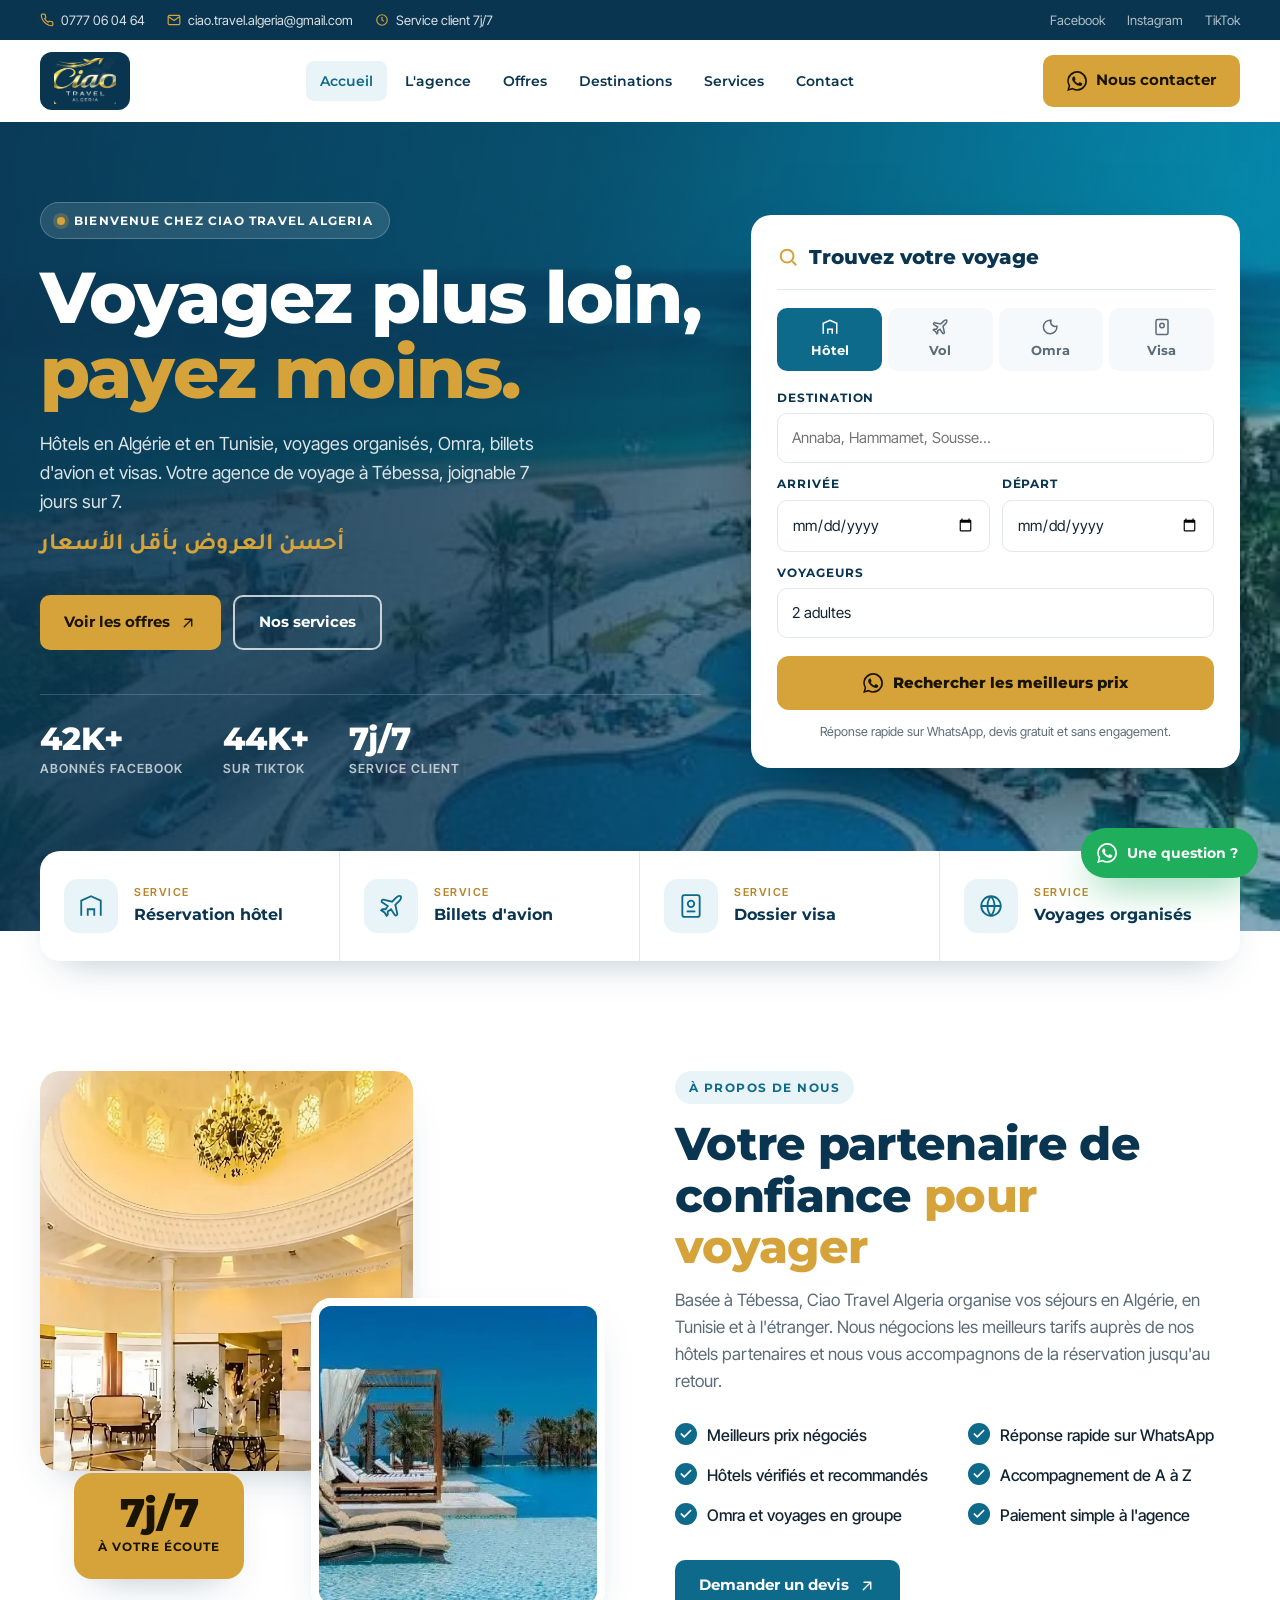
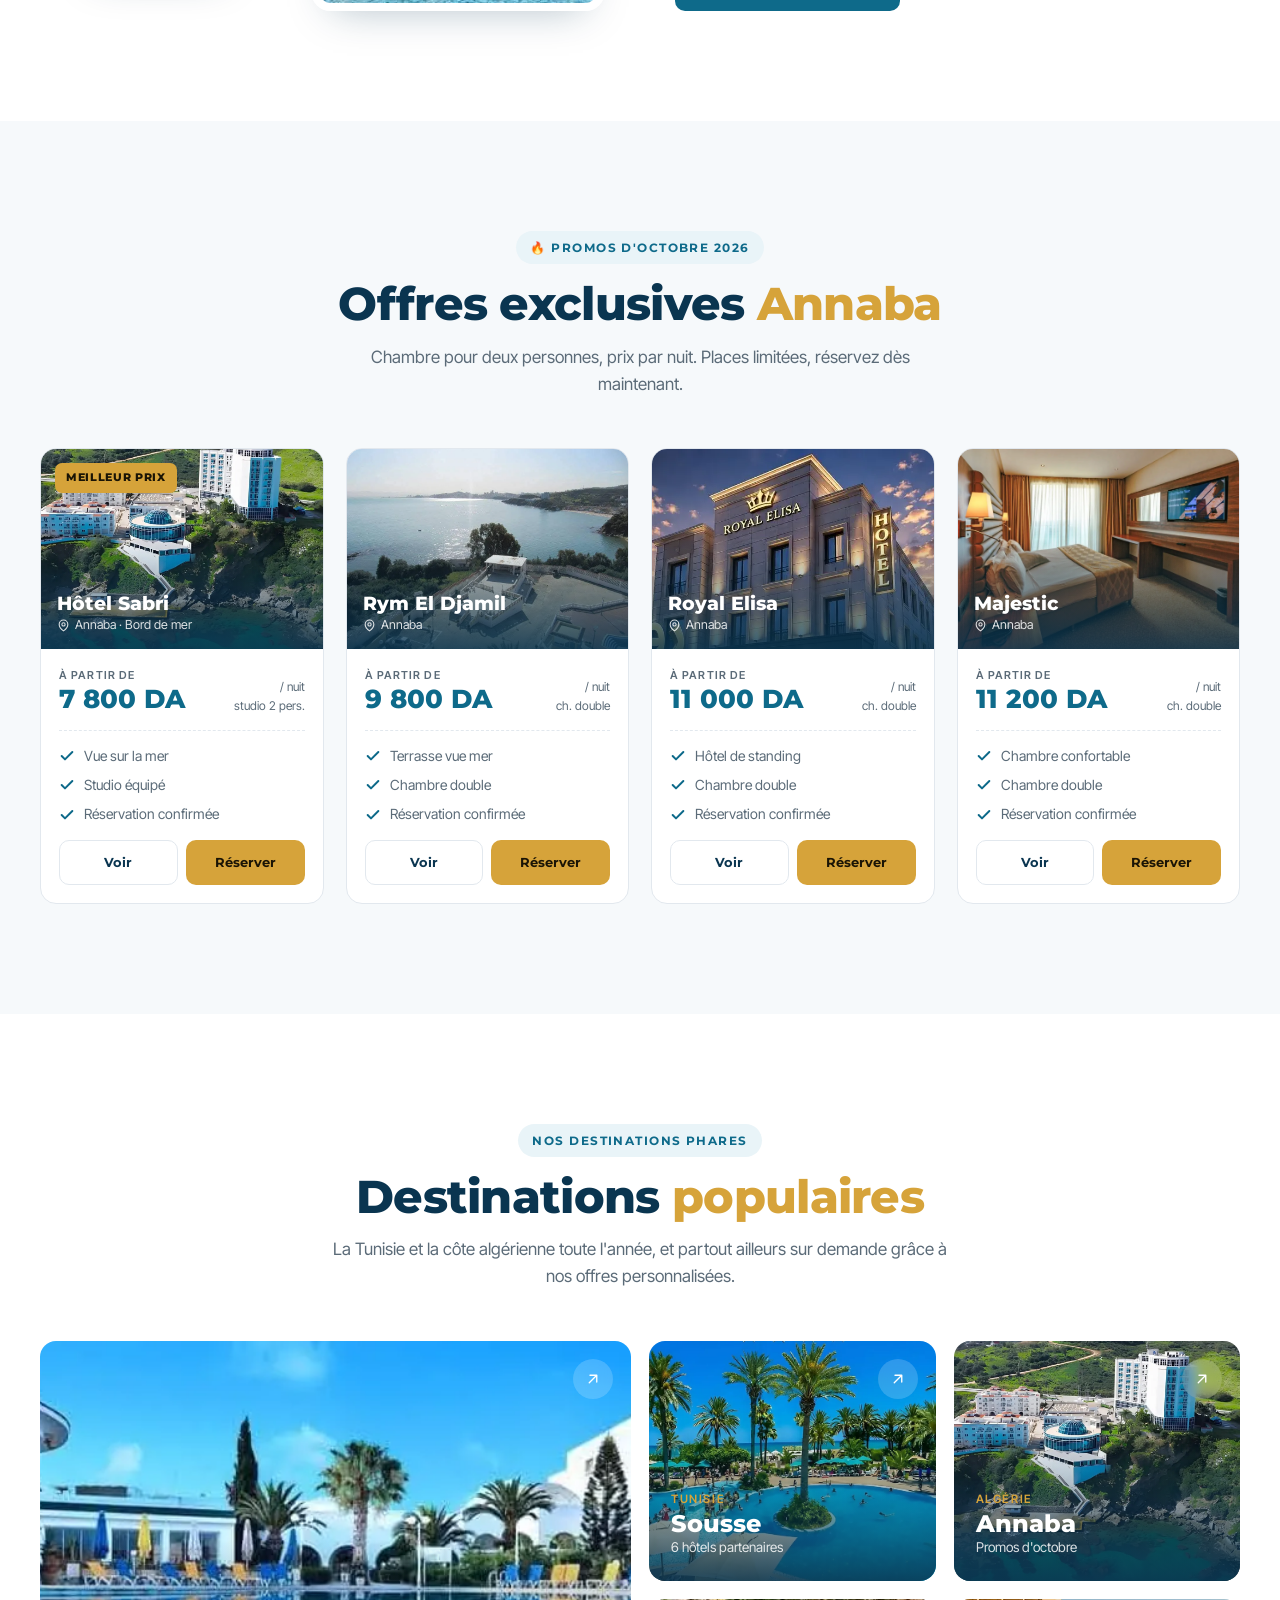
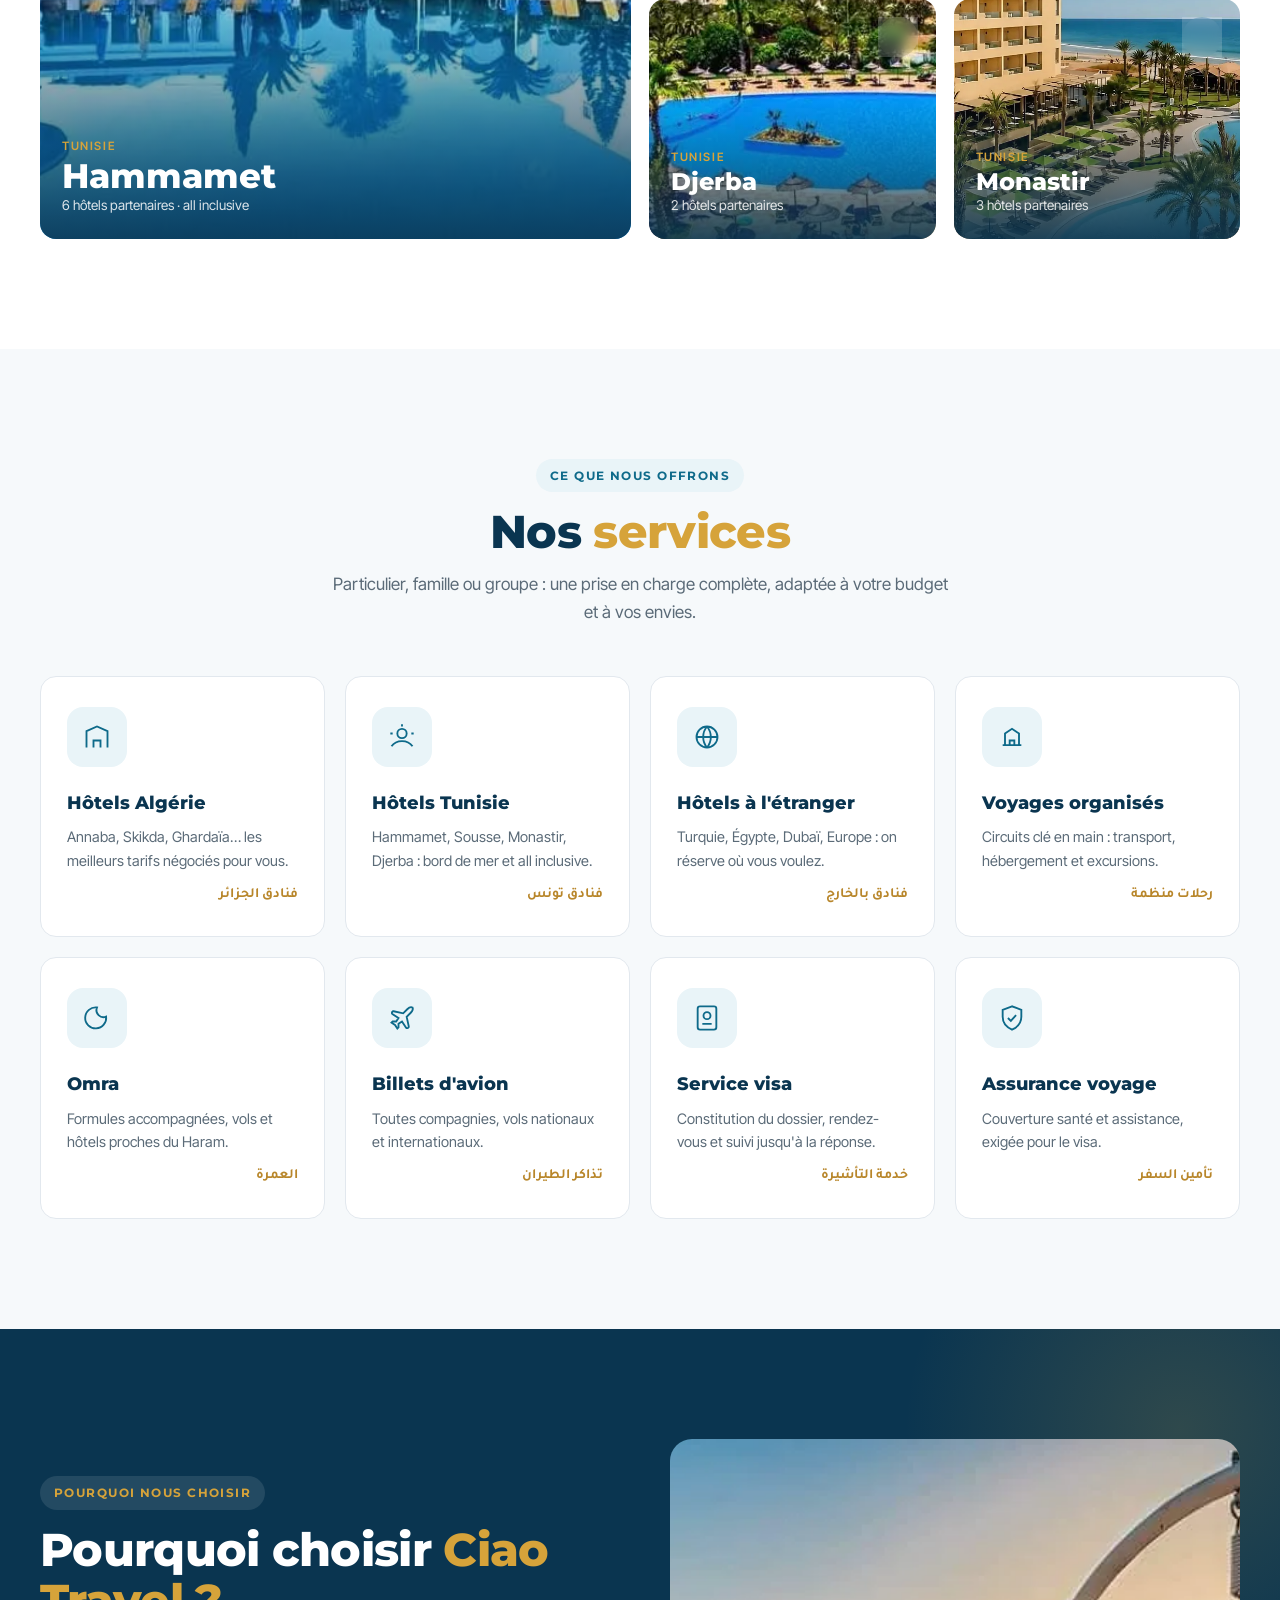
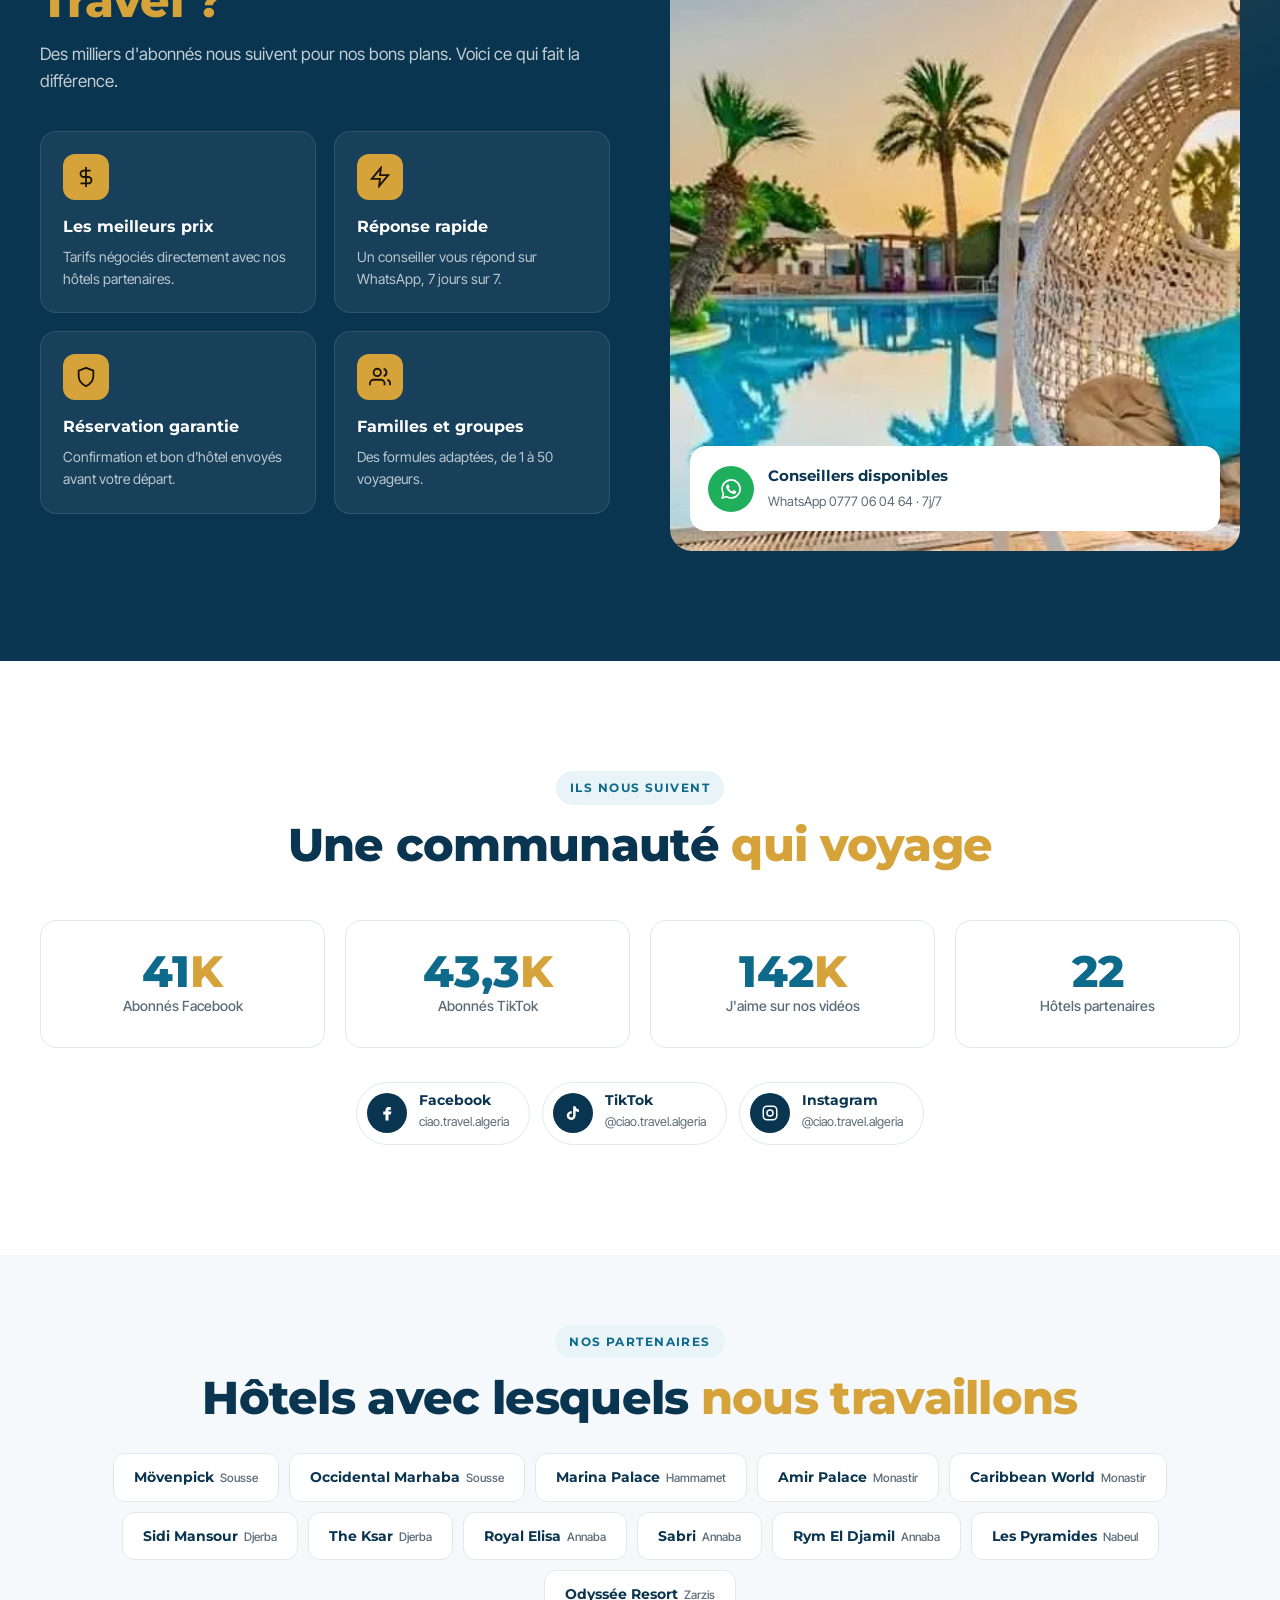
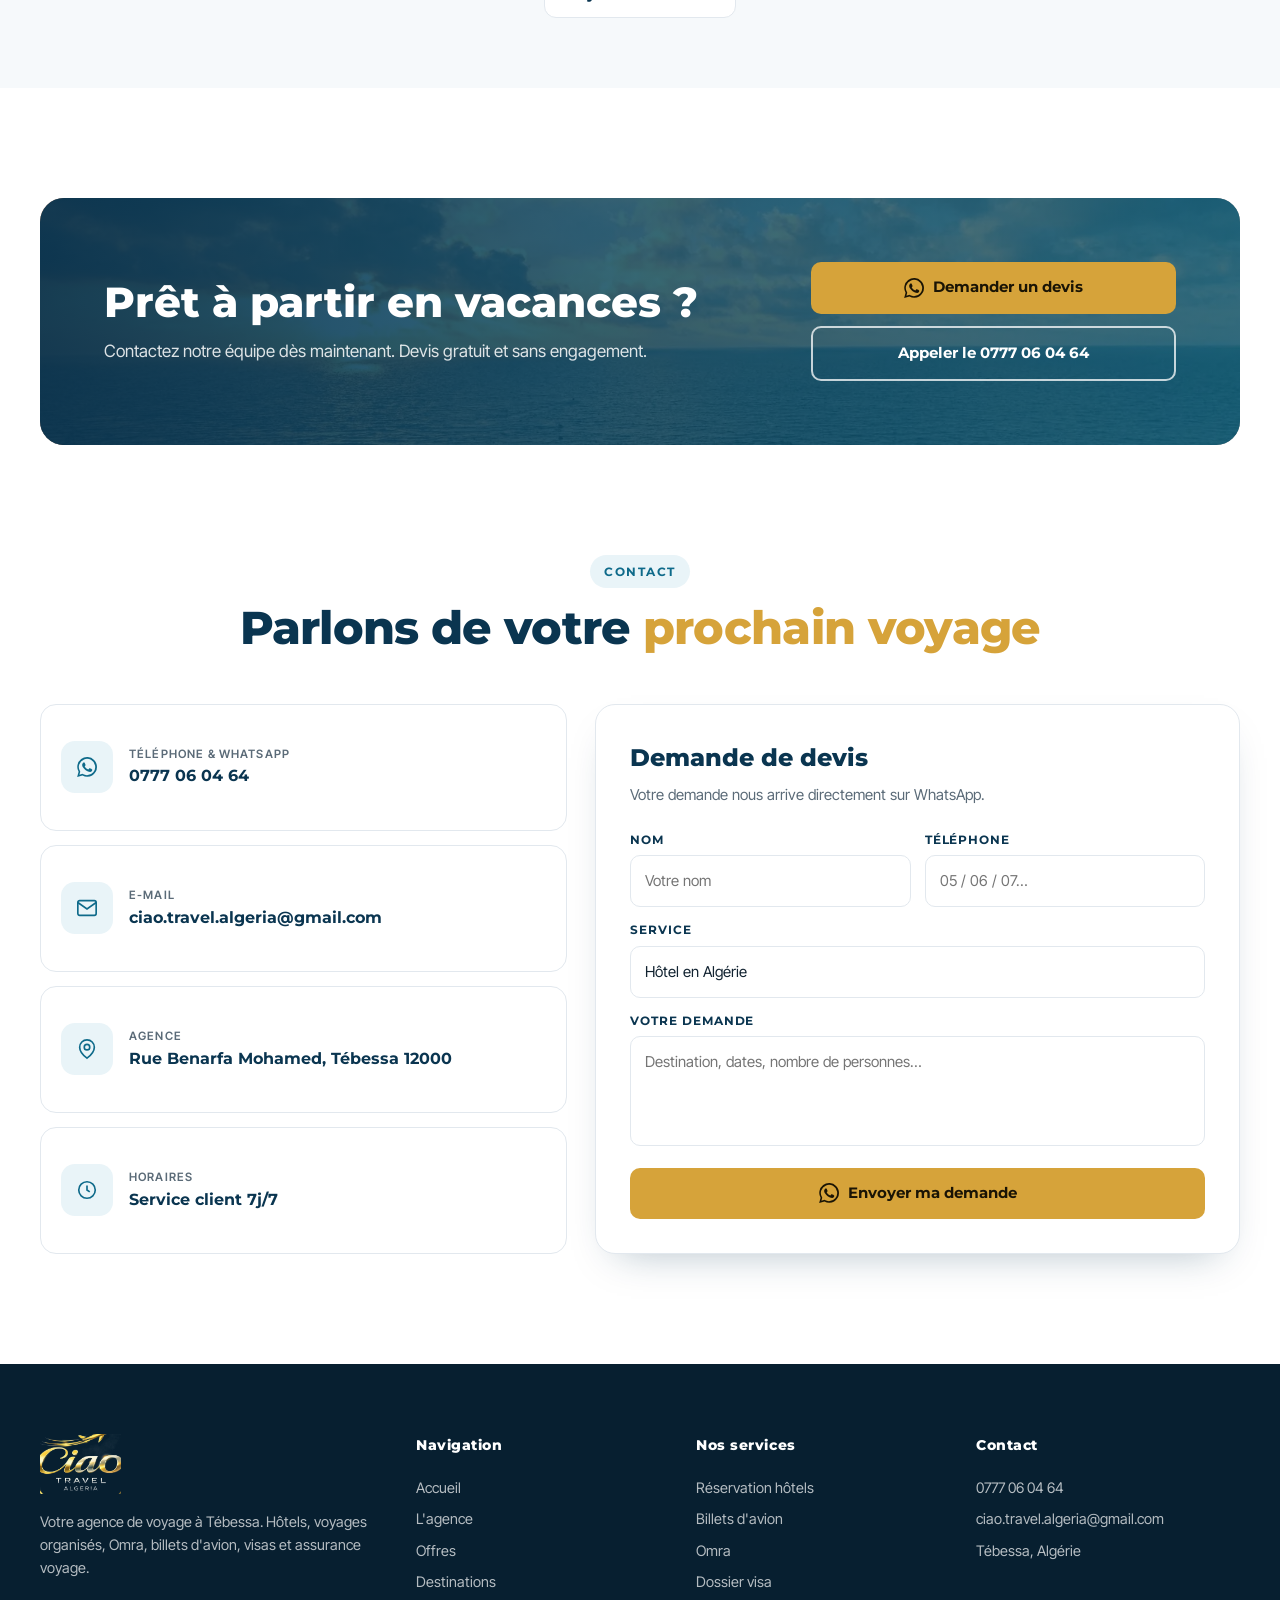
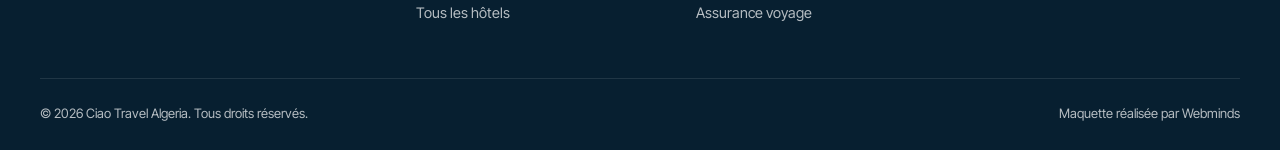
==== commit 440f5f8f: "Version 2 (corporate) en version principale, suppression de la V1" ====
--- a/index.html
+++ b/index.html
@@ -1 +1 @@
-<!doctype html><html lang="fr"><head><meta charset="utf-8"><meta name="viewport" content="width=device-width,initial-scale=1,viewport-fit=cover"><title>Ciao Travel Algeria</title><meta name="description" content="Ciao Travel Algeria, agence de voyage à Tébessa : hôtels en Algérie et en Tunisie, voyages organisés, Omra, billets d'avion, visa et assurance voyage. Service client 7j/7."><meta name="theme-color" content="#0d2324"><meta name="robots" content="noindex,nofollow"><meta property="og:title" content="Ciao Travel Algeria"><meta property="og:description" content="Hôtels, voyages organisés, Omra, billets et visas, réservés en un message WhatsApp."><meta property="og:image" content="assets/img/hero-sunset.webp"><link rel="icon" href="assets/img/favicon.png"><link rel="preload" as="image" href="assets/img/hero-sunset.webp"><link rel="stylesheet" href="assets/css/style.css"></head><body><div class="shield">Ciao Travel Algeria</div><header class="hdr"><div class="wrap"><a href="index.html" class="logo" aria-label="Ciao Travel Algeria"><img src="assets/img/logo-ciao.png" alt="Ciao Travel Algeria"></a><nav class="nav"><a href="#offres">Offres</a> <a href="#tunisie">Tunisie</a> <a href="hotels.html">Hôtels</a> <a href="#services">Services</a> <a href="#omra">Omra &amp; Visa</a> <a href="#contact">Contact</a></nav><div class="hdr-cta"><a class="hdr-tel" href="tel:+213777060464"><svg viewBox="0 0 24 24" fill="none" stroke="currentColor" stroke-width="1.8"><path d="M22 16.9v3a2 2 0 0 1-2.2 2 19.8 19.8 0 0 1-8.6-3.1 19.5 19.5 0 0 1-6-6A19.8 19.8 0 0 1 2.1 4.2 2 2 0 0 1 4.1 2h3a2 2 0 0 1 2 1.7c.1.9.4 1.8.7 2.7a2 2 0 0 1-.5 2.1L8 9.8a16 16 0 0 0 6 6l1.3-1.3a2 2 0 0 1 2.1-.4c.9.3 1.8.6 2.7.7a2 2 0 0 1 1.7 2z"/></svg>0777 06 04 64</a> <a class="btn btn-gold" href="#reserver">Réserver</a> <button class="burger" aria-label="Menu"><span></span></button></div></div></header><nav class="mnav"><a href="#offres">Offres <em>du mois</em></a> <a href="#tunisie">Tunisie</a> <a href="hotels.html">Tous les hôtels</a> <a href="#services">Services</a> <a href="#omra">Omra <em>&amp;</em> Visa</a> <a href="#contact">Contact</a> <a class="btn btn-gold" href="https://wa.me/213777060464" target="_blank" rel="noopener">WhatsApp 0777 06 04 64</a></nav><section class="hero" id="reserver"><div class="hero-media"><img src="assets/img/hero-sunset.webp" alt="Coucher de soleil sur la mer depuis une terrasse d'hôtel"></div><div class="wrap hero-in"><div class="hero-top"><h1><span class="line"><span>Partez</span></span><span class="line"><span>l'esprit <em>léger,</em></span></span><span class="line"><span>on s'occupe du reste.</span></span></h1><div class="hero-side"><p>Hôtels en Algérie et en Tunisie, voyages organisés, Omra, billets et visas. Vous nous dites où, on vous trouve le meilleur prix.</p><span class="ar">أحسن العروض بأقل الأسعار</span></div></div><form class="search" id="search" autocomplete="off"><div class="s-tabs" role="tablist"><button type="button" class="s-tab on" data-m="Hôtel"><svg viewBox="0 0 24 24" fill="none" stroke="currentColor" stroke-width="1.8"><path d="M3 21V7l9-4 9 4v14M9 21v-6h6v6M8 10h.01M12 10h.01M16 10h.01"/></svg>Hôtels</button> <button type="button" class="s-tab" data-m="Billet d'avion"><svg viewBox="0 0 24 24" fill="none" stroke="currentColor" stroke-width="1.8"><path d="M17.8 19.2 16 11l3.5-3.5C21 6 21.5 4 21 3c-1-.5-3 0-4.5 1.5L13 8 4.8 6.2c-.5-.1-.9.1-1.1.5l-.3.5c-.2.5-.1 1 .3 1.3L9 12l-2 3H4l-1 1 3 2 2 3 1-1v-3l3-2 3.5 5.3c.3.4.8.5 1.3.3l.5-.2c.4-.3.6-.7.5-1.2z"/></svg>Billets</button> <button type="button" class="s-tab" data-m="Voyage organisé"><svg viewBox="0 0 24 24" fill="none" stroke="currentColor" stroke-width="1.8"><circle cx="12" cy="12" r="9"/><path d="M3 12h18M12 3a14 14 0 0 1 0 18M12 3a14 14 0 0 0 0 18"/></svg>Voyages organisés</button> <button type="button" class="s-tab" data-m="Omra"><svg viewBox="0 0 24 24" fill="none" stroke="currentColor" stroke-width="1.8"><path d="M12 3a6 6 0 0 0 7.8 7.8A9 9 0 1 1 12 3z"/></svg>Omra</button> <button type="button" class="s-tab" data-m="Visa"><svg viewBox="0 0 24 24" fill="none" stroke="currentColor" stroke-width="1.8"><rect x="4" y="2" width="16" height="20" rx="2"/><circle cx="12" cy="10" r="3"/><path d="M8 17h8"/></svg>Visa</button></div><div class="s-row"><div class="s-f dest"><label id="lDest" for="dest">Destination</label><input id="dest" placeholder="Annaba, Hammamet, Sousse…" list="dl"></div><datalist id="dl"><option value="Annaba"></option><option value="Skikda"></option><option value="Hammamet"></option><option value="Sousse"></option><option value="Monastir"></option><option value="Djerba"></option><option value="Nabeul"></option><option value="Istanbul"></option></datalist><div class="s-f"><label id="lIn" for="dIn">Arrivée</label><input type="date" id="dIn"></div><div class="s-f"><label id="lOut" for="dOut">Départ</label><input type="date" id="dOut"></div><div class="s-f"><label for="pax">Voyageurs</label> <select id="pax"><option>1 adulte</option><option selected="selected">2 adultes</option><option>2 adultes + 1 enfant</option><option>2 adultes + 2 enfants</option><option>Famille (5+)</option><option>Groupe</option></select></div><button class="s-go" type="submit"><svg viewBox="0 0 24 24" fill="currentColor"><path d="M17.5 14.4c-.3-.1-1.7-.8-2-.9-.3-.1-.5-.1-.7.1l-.9 1.2c-.2.2-.3.2-.6.1-.3-.1-1.2-.5-2.3-1.4-.9-.8-1.4-1.7-1.6-2-.2-.3 0-.5.1-.6l.4-.5.3-.5v-.5l-.9-2.2c-.2-.6-.5-.5-.7-.5h-.6c-.2 0-.5.1-.8.4-.3.3-1 1-1 2.5s1.1 2.9 1.2 3.1c.1.2 2.1 3.2 5.1 4.5.7.3 1.3.5 1.7.6.7.2 1.4.2 1.9.1.6-.1 1.7-.7 2-1.4.2-.7.2-1.2.2-1.4-.1-.1-.3-.2-.6-.3zM12 21.8c-1.8 0-3.5-.5-5-1.4l-.4-.2-3.7 1 1-3.6-.2-.4a9.8 9.8 0 1 1 8.3 4.6zM20.5 3.5A11.8 11.8 0 0 0 1.9 17.7L.2 24l6.4-1.7A11.8 11.8 0 0 0 24 12c0-3.2-1.2-6.2-3.5-8.5z"/></svg>Rechercher</button></div><div class="s-note">⚡ Réponse avec <b>les meilleurs prix</b> directement sur WhatsApp, 7j/7.</div></form><div class="hero-foot"><div class="stats"><div><b>42K+</b>abonnés Facebook</div><div><b>44K+</b>sur TikTok</div><div><b>7j/7</b>service client</div></div><div class="scroll-cue"><i></i>Découvrir</div></div></div></section><div class="marq" aria-hidden="true"><div class="marq-t"><span>Annaba</span><span>Hammamet</span><span>Sousse</span><span>Djerba</span><span>Monastir</span><span>Skikda</span><span>Nabeul</span><span>Ghardaïa</span><span>La Mecque</span><span>Istanbul</span> <span>Annaba</span><span>Hammamet</span><span>Sousse</span><span>Djerba</span><span>Monastir</span><span>Skikda</span><span>Nabeul</span><span>Ghardaïa</span><span>La Mecque</span><span>Istanbul</span></div></div><section class="sec" id="offres"><div class="wrap"><div class="sec-head"><div class="rv"><span class="eyebrow">Promos d'octobre · Annaba</span><h2 class="h2">La côte d'Annaba,<br><em>à prix doux.</em></h2></div><p class="lead rv d1">Chambre pour deux personnes, prix par nuit. Les places partent vite : réservez en un message.</p></div><div class="offers"><article class="offer rv" data-n="Sabri" data-c="Annaba"><img src="assets/img/sabri-coast.webp" alt="Vue aérienne de l'hôtel Sabri au bord de la mer, Annaba" loading="lazy"> <span class="tag">Meilleur prix</span><span class="go"><svg viewBox="0 0 24 24" fill="none" stroke="currentColor" stroke-width="1.8" stroke-linecap="round" stroke-linejoin="round" style="width:18px;height:18px"><path d="M7 17 17 7M8 7h9v9"/></svg></span><div class="offer-b"><div><span class="city">Annaba · Bord de mer</span><h3>Hôtel Sabri</h3><div class="unit">Studio · 2 personnes</div></div><div class="price"><small>La nuit</small><b>7 800<sup>DA</sup></b></div></div></article><article class="offer rv d1" data-n="Royal Elisa" data-c="Annaba"><img src="assets/img/royal-elisa.webp" alt="Façade de l'hôtel Royal Elisa, Annaba" loading="lazy"> <span class="go"><svg viewBox="0 0 24 24" fill="none" stroke="currentColor" stroke-width="1.8" stroke-linecap="round" stroke-linejoin="round" style="width:18px;height:18px"><path d="M7 17 17 7M8 7h9v9"/></svg></span><div class="offer-b"><div><span class="city">Annaba</span><h3>Royal Elisa</h3><div class="unit">Chambre double</div></div><div class="price"><small>La nuit</small><b>11 000<sup>DA</sup></b></div></div></article><article class="offer rv d2" data-n="Rym El Djamil" data-c="Annaba"><img src="assets/img/rym-terrace-sea.webp" alt="Terrasse avec vue mer, hôtel Rym El Djamil" loading="lazy"> <span class="go"><svg viewBox="0 0 24 24" fill="none" stroke="currentColor" stroke-width="1.8" stroke-linecap="round" stroke-linejoin="round" style="width:18px;height:18px"><path d="M7 17 17 7M8 7h9v9"/></svg></span><div class="offer-b"><div><span class="city">Annaba</span><h3>Rym El Djamil</h3><div class="unit">Chambre double</div></div><div class="price"><small>La nuit</small><b>9 800<sup>DA</sup></b></div></div></article><article class="offer rv d1" data-n="Majestic" data-c="Annaba"><img src="assets/img/room-sea.webp" alt="Chambre de l'hôtel Majestic, Annaba" loading="lazy"> <span class="go"><svg viewBox="0 0 24 24" fill="none" stroke="currentColor" stroke-width="1.8" stroke-linecap="round" stroke-linejoin="round" style="width:18px;height:18px"><path d="M7 17 17 7M8 7h9v9"/></svg></span><div class="offer-b"><div><span class="city">Annaba</span><h3>Majestic</h3><div class="unit">Chambre double</div></div><div class="price"><small>La nuit</small><b>11 200<sup>DA</sup></b></div></div></article><a class="offer rv d2" href="hotels.html?v=Algérie" style="background:var(--sea)"><img src="assets/img/rym-fountain.webp" alt="" loading="lazy" style="opacity:.35"> <span class="go" style="opacity:1;transform:none"><svg viewBox="0 0 24 24" fill="none" stroke="currentColor" stroke-width="1.8" stroke-linecap="round" stroke-linejoin="round" style="width:18px;height:18px"><path d="M7 17 17 7M8 7h9v9"/></svg></span><div class="offer-b"><div><span class="city">Algérie</span><h3>Voir tous<br>les hôtels</h3></div></div></a></div></div></section><section class="sec tn" id="tunisie"><div class="wrap"><div class="sec-head"><div class="rv"><span class="eyebrow">Hôtels Tunisie</span><h2 class="h2">La Tunisie,<br><em>sans les tracas.</em></h2></div><div class="rv d1" style="display:flex;flex-direction:column;gap:22px;align-items:flex-start"><p class="lead">Hammamet, Sousse, Monastir, Djerba : nos hôtels partenaires, pieds dans l'eau ou en all inclusive.</p><div class="tn-ctrl"><button class="rbtn" data-dir="prev" aria-label="Précédent"><svg viewBox="0 0 24 24" fill="none" stroke="currentColor" stroke-width="1.8"><path d="M15 18l-6-6 6-6"/></svg></button><button class="rbtn" data-dir="next" aria-label="Suivant"><svg viewBox="0 0 24 24" fill="none" stroke="currentColor" stroke-width="1.8"><path d="M9 18l6-6-6-6"/></svg></button></div></div></div></div><div class="tn-track rv" id="tnTrack"></div><div class="wrap" style="margin-top:20px"><a href="hotels.html?v=Tunisie" class="btn btn-ink">Tout le catalogue Tunisie <svg viewBox="0 0 24 24" fill="none" stroke="currentColor" stroke-width="1.8" stroke-linecap="round" stroke-linejoin="round" style="width:18px;height:18px"><path d="M7 17 17 7M8 7h9v9"/></svg></a></div></section><section class="sec" id="services"><div class="wrap"><div class="sec-head"><div class="rv"><span class="eyebrow">Nos services</span><h2 class="h2">Une seule agence<br><em>pour tout le voyage.</em></h2></div><p class="lead rv d1">Du billet à l'assurance, on prépare chaque étape pour que vous n'ayez plus qu'à faire votre valise.</p></div><div class="svc"><div class="svc-i rv"><span class="n">01</span><svg class="ic" viewBox="0 0 48 48" fill="none" stroke="currentColor" stroke-width="1.5"><path d="M6 42V16l18-9 18 9v26M18 42V30h12v12M14 22h2M23 22h2M32 22h2"/></svg><h3>Hôtels Algérie</h3><p>Annaba, Skikda, Ghardaïa… les meilleurs tarifs négociés.</p><span class="ar">فنادق الجزائر</span></div><div class="svc-i rv d1"><span class="n">02</span><svg class="ic" viewBox="0 0 48 48" fill="none" stroke="currentColor" stroke-width="1.5"><circle cx="24" cy="18" r="8"/><path d="M6 40c4-6 10-9 18-9s14 3 18 9M24 2v4M38 18h4M6 18h4M34 8l3-3M11 5l3 3"/></svg><h3>Hôtels Tunisie</h3><p>Hammamet, Sousse, Djerba : bord de mer et all inclusive.</p><span class="ar">فنادق تونس</span></div><div class="svc-i rv d2"><span class="n">03</span><svg class="ic" viewBox="0 0 48 48" fill="none" stroke="currentColor" stroke-width="1.5"><circle cx="24" cy="24" r="18"/><path d="M6 24h36M24 6a28 28 0 0 1 0 36M24 6a28 28 0 0 0 0 36"/></svg><h3>Hôtels à l'étranger</h3><p>Turquie, Égypte, Dubaï, Europe : où vous voulez.</p><span class="ar">فنادق بالخارج</span></div><div class="svc-i rv d3"><span class="n">04</span><svg class="ic" viewBox="0 0 48 48" fill="none" stroke="currentColor" stroke-width="1.5"><path d="M8 38h32M12 38V20l12-8 12 8v18M20 38v-8h8v8"/><path d="M30 8l4 3"/></svg><h3>Voyages organisés</h3><p>Circuits clé en main, transport et hébergement compris.</p><span class="ar">رحلات منظمة</span></div><div class="svc-i rv"><span class="n">05</span><svg class="ic" viewBox="0 0 48 48" fill="none" stroke="currentColor" stroke-width="1.5"><path d="M24 6a12 12 0 0 0 15.6 15.6A18 18 0 1 1 24 6z"/><path d="M36 6l1.5 3 3 1.5-3 1.5L36 15l-1.5-3-3-1.5 3-1.5z"/></svg><h3>Omra</h3><p>Formules accompagnées, vols et hôtels proches du Haram.</p><span class="ar">العمرة</span></div><div class="svc-i rv d1"><span class="n">06</span><svg class="ic" viewBox="0 0 48 48" fill="none" stroke="currentColor" stroke-width="1.5"><path d="M35.6 38.4 32 22l7-7c3-3 4-7 3-9-2-1-6 0-9 3l-7 7-16.4-3.6c-1-.2-1.8.2-2.2 1l-.6 1c-.4 1-.2 2 .6 2.6L18 24l-4 6H8l-2 2 6 4 4 6 2-2v-6l6-4 7 10.6c.6.8 1.6 1 2.6.6l1-.4c.8-.6 1.2-1.4 1-2.4z"/></svg><h3>Billets d'avion</h3><p>Toutes compagnies, au départ d'Alger, Constantine et Annaba.</p><span class="ar">تذاكر الطيران</span></div><div class="svc-i rv d2"><span class="n">07</span><svg class="ic" viewBox="0 0 48 48" fill="none" stroke="currentColor" stroke-width="1.5"><rect x="9" y="4" width="30" height="40" rx="3"/><circle cx="24" cy="20" r="6"/><path d="M16 34h16"/></svg><h3>Service visa</h3><p>Constitution du dossier, rendez-vous et suivi jusqu'à l'obtention.</p><span class="ar">خدمة التأشيرة</span></div><div class="svc-i rv d3"><span class="n">08</span><svg class="ic" viewBox="0 0 48 48" fill="none" stroke="currentColor" stroke-width="1.5"><path d="M24 4 8 10v12c0 10 7 18 16 22 9-4 16-12 16-22V10z"/><path d="m17 24 5 5 9-10"/></svg><h3>Assurance voyage</h3><p>Couverture santé et assistance, obligatoire pour le visa.</p><span class="ar">تأمين السفر</span></div></div></div></section><section class="sec" id="omra" style="padding-top:0"><div class="wrap duo"><div class="duo-c omra rv"><div class="pattern"></div><div><span class="k">Omra 2026 – 2027</span><h3>Le voyage<br>d'une <em>vie,</em><br>bien préparé.</h3></div><div><div class="arbig">عمرة مريحة ومضمونة</div><ul><li><svg viewBox="0 0 24 24" fill="none" stroke="currentColor" stroke-width="2"><path d="M20 6 9 17l-5-5"/></svg>Vols directs, visa Omra et transferts inclus</li><li><svg viewBox="0 0 24 24" fill="none" stroke="currentColor" stroke-width="2"><path d="M20 6 9 17l-5-5"/></svg>Hôtels proches du Haram à La Mecque et à Médine</li><li><svg viewBox="0 0 24 24" fill="none" stroke="currentColor" stroke-width="2"><path d="M20 6 9 17l-5-5"/></svg>Encadrement sur place, départs toute l'année</li></ul><a class="btn btn-gold" href="#" onclick='return ciaoWA("Bonjour Ciao Travel, je souhaite des informations sur vos formules Omra."),!1'>Demander le programme <svg viewBox="0 0 24 24" fill="none" stroke="currentColor" stroke-width="1.8" stroke-linecap="round" stroke-linejoin="round" style="width:18px;height:18px"><path d="M7 17 17 7M8 7h9v9"/></svg></a></div></div><div class="duo-c visa rv d1"><img src="assets/img/tn-palms-sunset.webp" alt="" loading="lazy"><div><span class="k">Service visa</span><h3>Votre dossier,<br><em>entre de bonnes mains.</em></h3></div><div><ul><li><svg viewBox="0 0 24 24" fill="none" stroke="currentColor" stroke-width="2"><path d="M20 6 9 17l-5-5"/></svg>Liste des pièces claire, dès le premier message</li><li><svg viewBox="0 0 24 24" fill="none" stroke="currentColor" stroke-width="2"><path d="M20 6 9 17l-5-5"/></svg>Réservation d'hôtel et assurance pour le dossier</li><li><svg viewBox="0 0 24 24" fill="none" stroke="currentColor" stroke-width="2"><path d="M20 6 9 17l-5-5"/></svg>Prise de rendez-vous et suivi jusqu'à la réponse</li></ul><a class="btn btn-ghost" href="#" onclick="return ciaoWA(&#34;Bonjour Ciao Travel, j'ai besoin d'aide pour un dossier de visa.&#34;),!1">Parler à un conseiller <svg viewBox="0 0 24 24" fill="none" stroke="currentColor" stroke-width="1.8" stroke-linecap="round" stroke-linejoin="round" style="width:18px;height:18px"><path d="M7 17 17 7M8 7h9v9"/></svg></a></div></div></div></section><section class="sec" style="padding-top:0"><div class="wrap"><div class="sec-head"><div class="rv"><span class="eyebrow">Comment ça marche</span><h2 class="h2">Réserver prend<br><em>trois minutes.</em></h2></div></div><div class="steps"><div class="step rv"><div class="num">1</div><h3>Vous choisissez</h3><p>Un hôtel, une destination, une date. Ou simplement une envie : on vous conseille.</p></div><div class="step rv d1"><div class="num">2</div><h3>On vous répond vite</h3><p>Disponibilités et meilleur prix sur WhatsApp, par un vrai conseiller, 7 jours sur 7.</p></div><div class="step rv d2"><div class="num">3</div><h3>Vous partez</h3><p>Confirmation, bon d'hôtel et documents envoyés. Il ne reste qu'à faire la valise.</p></div></div></div></section><section class="sec manif"><div class="wrap"><div class="manif-g"><div class="rv"><span class="eyebrow" style="color:var(--gold)">Ciao Travel Algeria · Tébessa</span><blockquote style="margin-top:26px">« Voyager, c'est <em>vivre.</em> Notre métier, c'est que vous n'ayez à penser qu'à ça. »</blockquote><span class="ar">السفر هو الحياة</span></div><div class="manif-ph rv d1"><img src="assets/img/tn-pool-swing.webp" alt="Balancelle face à une piscine et des palmiers" loading="lazy"><div class="chip"><span class="dot"></span><div><b>Conseillers disponibles</b><span>Service client 7j/7 · 0777 06 04 64</span></div></div></div></div><div class="nums"><div class="rv"><b><span data-to="42">0</span><i>K</i></b><span>abonnés sur Facebook</span></div><div class="rv d1"><b><span data-to="44.5">0</span><i>K</i></b><span>abonnés sur TikTok</span></div><div class="rv d2"><b><span data-to="146">0</span><i>K</i></b><span>J'aime sur nos vidéos</span></div><div class="rv d3"><b>7<i>/</i>7</b><span>service client</span></div></div></div></section><section class="sec"><div class="wrap"><div class="sec-head"><div class="rv"><span class="eyebrow">Suivez nos bons plans</span><h2 class="h2">Les offres tombent<br><em>d'abord ici.</em></h2></div><div class="socials rv d1"><a class="soc" href="https://www.facebook.com/ciao.travel.algeria" target="_blank" rel="noopener"><i><svg viewBox="0 0 24 24" fill="currentColor"><path d="M14 8h3V4h-3c-2.8 0-4 1.7-4 4.3V10H7v4h3v8h4v-8h3l1-4h-4V8.6c0-.4.3-.6.7-.6z"/></svg></i><div><b>Facebook</b><span>42K abonnés</span></div></a><a class="soc" href="https://www.tiktok.com/@ciao.travel.algeria" target="_blank" rel="noopener"><i><svg viewBox="0 0 24 24" fill="currentColor"><path d="M16.6 5.8A4.3 4.3 0 0 1 15.5 3h-3.3v12.4a2.6 2.6 0 1 1-1.8-2.5V9.6a5.9 5.9 0 1 0 5.1 5.8V9.2a7.5 7.5 0 0 0 4.4 1.4V7.3a4.3 4.3 0 0 1-3.3-1.5z"/></svg></i><div><b>TikTok</b><span>44,5K abonnés</span></div></a><a class="soc" href="https://www.instagram.com/ciao.travel.algeria" target="_blank" rel="noopener"><i><svg viewBox="0 0 24 24" fill="none" stroke="currentColor" stroke-width="2"><rect x="3" y="3" width="18" height="18" rx="5"/><circle cx="12" cy="12" r="4"/><circle cx="17.5" cy="6.5" r=".6" fill="currentColor"/></svg></i><div><b>Instagram</b><span>@ciao.travel.algeria</span></div></a></div></div><div class="mosaic"><div class="a rv"><img src="assets/img/tn-residence-pool.webp" alt="" loading="lazy"></div><div class="b rv d1"><img src="assets/img/beach-stairs.webp" alt="" loading="lazy"></div><div class="c rv d2"><img src="assets/img/tn-aerial-beach.webp" alt="" loading="lazy"></div><div class="d rv d2"><img src="assets/img/beach-parasol.webp" alt="" loading="lazy"></div><div class="e rv d3"><img src="assets/img/aquapark.webp" alt="" loading="lazy"></div><div class="f rv"><img src="assets/img/breakfast.webp" alt="" loading="lazy"></div></div></div></section><section class="sec contact" id="contact"><div class="wrap contact-g"><div class="cbox rv"><span class="eyebrow">Contact</span><h2 class="h2" style="margin-top:18px">Parlons de votre<br><em>prochain départ.</em></h2><div class="clist"><a href="https://wa.me/213777060464" target="_blank" rel="noopener"><i><svg viewBox="0 0 24 24" fill="currentColor"><path d="M17.5 14.4c-.3-.1-1.7-.8-2-.9-.3-.1-.5-.1-.7.1l-.9 1.2c-.2.2-.3.2-.6.1-.3-.1-1.2-.5-2.3-1.4-.9-.8-1.4-1.7-1.6-2-.2-.3 0-.5.1-.6l.4-.5.3-.5v-.5l-.9-2.2c-.2-.6-.5-.5-.7-.5h-.6c-.2 0-.5.1-.8.4-.3.3-1 1-1 2.5s1.1 2.9 1.2 3.1c.1.2 2.1 3.2 5.1 4.5.7.3 1.3.5 1.7.6.7.2 1.4.2 1.9.1.6-.1 1.7-.7 2-1.4.2-.7.2-1.2.2-1.4-.1-.1-.3-.2-.6-.3zM12 21.8c-1.8 0-3.5-.5-5-1.4l-.4-.2-3.7 1 1-3.6-.2-.4a9.8 9.8 0 1 1 8.3 4.6zM20.5 3.5A11.8 11.8 0 0 0 1.9 17.7L.2 24l6.4-1.7A11.8 11.8 0 0 0 24 12c0-3.2-1.2-6.2-3.5-8.5z"/></svg></i><div><small>Téléphone &amp; WhatsApp</small><b>0777 06 04 64</b></div></a><a href="mailto:ciao.travel.algeria@gmail.com"><i><svg viewBox="0 0 24 24" fill="none" stroke="currentColor" stroke-width="1.8"><rect x="2" y="4" width="20" height="16" rx="2"/><path d="m22 6-10 7L2 6"/></svg></i><div><small>E-mail</small><b>ciao.travel.algeria@gmail.com</b></div></a><div><i><svg viewBox="0 0 24 24" fill="none" stroke="currentColor" stroke-width="1.8"><path d="M12 22s8-6 8-12a8 8 0 0 0-16 0c0 6 8 12 8 12z"/><circle cx="12" cy="10" r="3"/></svg></i><div><small>Agence</small><b>Rue Benarfa Mohamed, Tébessa 12000</b></div></div><div><i><svg viewBox="0 0 24 24" fill="none" stroke="currentColor" stroke-width="1.8"><circle cx="12" cy="12" r="9"/><path d="M12 7v5l3 2"/></svg></i><div><small>Horaires</small><b>Service client 7j/7</b></div></div></div></div><div class="cform rv d1"><h3>Demande de <em>devis</em></h3><p>Remplissez ces trois lignes : votre demande nous arrive directement sur WhatsApp.</p><form id="cform"><div><label for="cName">Nom</label><input id="cName" required placeholder="Votre nom"></div><div><label for="cTel">Téléphone</label><input id="cTel" required type="tel" placeholder="05 / 06 / 07…"></div><div class="full"><label for="cSvc">Service</label> <select id="cSvc"><option>Hôtel en Algérie</option><option>Hôtel en Tunisie</option><option>Hôtel à l'étranger</option><option>Voyage organisé</option><option>Omra</option><option>Billet d'avion</option><option>Visa</option><option>Assurance voyage</option></select></div><div class="full"><label for="cMsg">Votre demande</label><textarea id="cMsg" placeholder="Destination, dates, nombre de personnes…"></textarea></div><button class="btn btn-gold full" type="submit">Envoyer sur WhatsApp <svg viewBox="0 0 24 24" fill="none" stroke="currentColor" stroke-width="1.8" stroke-linecap="round" stroke-linejoin="round" style="width:18px;height:18px"><path d="M7 17 17 7M8 7h9v9"/></svg></button></form></div></div></section><footer class="ftr"><div class="wrap"><div class="ftr-big">Ciao<span>.</span> à bientôt</div><div class="ftr-g"><div><img src="assets/img/logo-ciao.png" alt="Ciao Travel Algeria"><p style="max-width:34ch;font-size:14.5px">Agence de voyage à Tébessa. Hôtels, voyages organisés, Omra, billets, visas et assurance.</p></div><div><h5>Réserver</h5><a href="hotels.html?v=Algérie">Hôtels Algérie</a><a href="hotels.html?v=Tunisie">Hôtels Tunisie</a><a href="#services">Voyages organisés</a><a href="#omra">Omra</a></div><div><h5>Services</h5><a href="#services">Billets d'avion</a><a href="#omra">Visa</a><a href="#services">Assurance voyage</a><a href="#services">Hôtels à l'étranger</a></div><div><h5>Contact</h5><a href="tel:+213777060464">0777 06 04 64</a><a href="mailto:ciao.travel.algeria@gmail.com">E-mail</a><a href="https://www.facebook.com/ciao.travel.algeria" target="_blank" rel="noopener">Facebook</a><a href="https://www.tiktok.com/@ciao.travel.algeria" target="_blank" rel="noopener">TikTok</a></div></div><div class="ftr-b"><span>© 2026 Ciao Travel Algeria. Tous droits réservés.</span><span>Maquette réalisée par Webminds</span></div></div></footer><div class="vswitch"><a href="index.html" class="on">Version 1</a><a href="v2/index.html">Version 2</a></div><a class="wa-float" href="https://wa.me/213777060464" target="_blank" rel="noopener" aria-label="WhatsApp"><svg viewBox="0 0 24 24" fill="currentColor"><path d="M17.5 14.4c-.3-.1-1.7-.8-2-.9-.3-.1-.5-.1-.7.1l-.9 1.2c-.2.2-.3.2-.6.1-.3-.1-1.2-.5-2.3-1.4-.9-.8-1.4-1.7-1.6-2-.2-.3 0-.5.1-.6l.4-.5.3-.5v-.5l-.9-2.2c-.2-.6-.5-.5-.7-.5h-.6c-.2 0-.5.1-.8.4-.3.3-1 1-1 2.5s1.1 2.9 1.2 3.1c.1.2 2.1 3.2 5.1 4.5.7.3 1.3.5 1.7.6.7.2 1.4.2 1.9.1.6-.1 1.7-.7 2-1.4.2-.7.2-1.2.2-1.4-.1-.1-.3-.2-.6-.3zM12 21.8c-1.8 0-3.5-.5-5-1.4l-.4-.2-3.7 1 1-3.6-.2-.4a9.8 9.8 0 1 1 8.3 4.6zM20.5 3.5A11.8 11.8 0 0 0 1.9 17.7L.2 24l6.4-1.7A11.8 11.8 0 0 0 24 12c0-3.2-1.2-6.2-3.5-8.5z"/></svg><span>Une question ?</span></a><script src="assets/js/app.js"></script></body></html>+<!doctype html><html lang="fr"><head><meta charset="utf-8"><meta name="viewport" content="width=device-width,initial-scale=1,viewport-fit=cover"><title>Ciao Travel Algeria</title><meta name="description" content="Ciao Travel Algeria, agence de voyage à Tébessa : hôtels Algérie et Tunisie, voyages organisés, Omra, billets d'avion, visa et assurance voyage."><meta name="theme-color" content="#0a3550"><meta name="robots" content="noindex,nofollow"><link rel="icon" href="assets/img/favicon.png"><link rel="stylesheet" href="assets/css/v2.css"></head><body><div class="shield">Ciao Travel Algeria</div><div class="topbar"><div class="wrap"><div class="l"><a href="tel:+213777060464"><svg viewBox="0 0 24 24" fill="none" stroke="currentColor" stroke-width="2"><path d="M22 16.9v3a2 2 0 0 1-2.2 2 19.8 19.8 0 0 1-8.6-3.1 19.5 19.5 0 0 1-6-6A19.8 19.8 0 0 1 2.1 4.2 2 2 0 0 1 4.1 2h3a2 2 0 0 1 2 1.7c.1.9.4 1.8.7 2.7a2 2 0 0 1-.5 2.1L8 9.8a16 16 0 0 0 6 6l1.3-1.3a2 2 0 0 1 2.1-.4c.9.3 1.8.6 2.7.7a2 2 0 0 1 1.7 2z"/></svg>0777 06 04 64</a> <span><svg viewBox="0 0 24 24" fill="none" stroke="currentColor" stroke-width="2"><rect x="2" y="4" width="20" height="16" rx="2"/><path d="m22 6-10 7L2 6"/></svg>ciao.travel.algeria@gmail.com</span> <span><svg viewBox="0 0 24 24" fill="none" stroke="currentColor" stroke-width="2"><circle cx="12" cy="12" r="9"/><path d="M12 7v5l3 2"/></svg>Service client 7j/7</span></div><div class="r"><a href="https://www.facebook.com/ciao.travel.algeria" target="_blank" rel="noopener">Facebook</a> <a href="https://www.instagram.com/ciao.travel.algeria" target="_blank" rel="noopener">Instagram</a> <a href="https://www.tiktok.com/@ciao.travel.algeria" target="_blank" rel="noopener">TikTok</a></div></div></div><header class="hdr2"><div class="wrap"><a href="index.html" class="logo"><img src="assets/img/logo-ciao.png" alt="Ciao Travel Algeria"></a><nav class="nav2"><a href="#accueil" class="on">Accueil</a> <a href="#agence">L'agence</a> <a href="#offres">Offres</a> <a href="#destinations">Destinations</a> <a href="#services">Services</a> <a href="#contact">Contact</a></nav><div class="hdr-cta2" style="display:flex;gap:10px;align-items:center"><a class="btn btn-gold" href="#contact"><svg viewBox="0 0 24 24" fill="currentColor" style="width:20px;height:20px"><path d="M17.5 14.4c-.3-.1-1.7-.8-2-.9-.3-.1-.5-.1-.7.1l-.9 1.2c-.2.2-.3.2-.6.1-.3-.1-1.2-.5-2.3-1.4-.9-.8-1.4-1.7-1.6-2-.2-.3 0-.5.1-.6l.4-.5.3-.5v-.5l-.9-2.2c-.2-.6-.5-.5-.7-.5h-.6c-.2 0-.5.1-.8.4-.3.3-1 1-1 2.5s1.1 2.9 1.2 3.1c.1.2 2.1 3.2 5.1 4.5.7.3 1.3.5 1.7.6.7.2 1.4.2 1.9.1.6-.1 1.7-.7 2-1.4.2-.7.2-1.2.2-1.4-.1-.1-.3-.2-.6-.3zM12 21.8c-1.8 0-3.5-.5-5-1.4l-.4-.2-3.7 1 1-3.6-.2-.4a9.8 9.8 0 1 1 8.3 4.6zM20.5 3.5A11.8 11.8 0 0 0 1.9 17.7L.2 24l6.4-1.7A11.8 11.8 0 0 0 24 12c0-3.2-1.2-6.2-3.5-8.5z"/></svg> Nous contacter</a> <button class="burger" aria-label="Menu"><span></span></button></div></div></header><nav class="mnav"><a href="#accueil">Accueil</a><a href="#agence">L'agence</a><a href="#offres">Offres</a><a href="#destinations">Destinations</a><a href="#services">Services</a><a href="#contact">Contact</a> <a class="btn btn-gold" href="https://wa.me/213777060464" target="_blank" rel="noopener">WhatsApp 0777 06 04 64</a></nav><section class="hero2" id="accueil"><img src="assets/img/tn-aerial-beach.webp" alt=""><div class="wrap"><div><span class="badge"><i></i>Bienvenue chez Ciao Travel Algeria</span><h1>Voyagez plus loin,<span>payez moins.</span></h1><p class="lead">Hôtels en Algérie et en Tunisie, voyages organisés, Omra, billets d'avion et visas. Votre agence de voyage à Tébessa, joignable 7 jours sur 7.</p><span class="ar">أحسن العروض بأقل الأسعار</span><div class="hero-btns"><a class="btn btn-gold" href="#offres">Voir les offres <svg viewBox="0 0 24 24" fill="none" stroke="currentColor" stroke-width="1.8" stroke-linecap="round" stroke-linejoin="round" style="width:18px;height:18px"><path d="M7 17 17 7M8 7h9v9"/></svg></a><a class="btn btn-out" href="#services">Nos services</a></div><div class="hstats"><div><b>42K+</b><span>Abonnés Facebook</span></div><div><b>44K+</b><span>Sur TikTok</span></div><div><b>7j/7</b><span>Service client</span></div></div></div><form class="scard" id="search" autocomplete="off"><h3><svg viewBox="0 0 24 24" fill="none" stroke="currentColor" stroke-width="2.2"><circle cx="11" cy="11" r="7"/><path d="m21 21-4.3-4.3"/></svg>Trouvez votre voyage</h3><div class="s-tabs"><button type="button" class="s-tab on" data-m="Hôtel"><svg viewBox="0 0 24 24" fill="none" stroke="currentColor" stroke-width="2"><path d="M3 21V7l9-4 9 4v14M9 21v-6h6v6"/></svg>Hôtel</button> <button type="button" class="s-tab" data-m="Billet d'avion"><svg viewBox="0 0 24 24" fill="none" stroke="currentColor" stroke-width="2"><path d="M17.8 19.2 16 11l3.5-3.5C21 6 21.5 4 21 3c-1-.5-3 0-4.5 1.5L13 8 4.8 6.2c-.5-.1-.9.1-1.1.5l-.3.5c-.2.5-.1 1 .3 1.3L9 12l-2 3H4l-1 1 3 2 2 3 1-1v-3l3-2 3.5 5.3c.3.4.8.5 1.3.3l.5-.2c.4-.3.6-.7.5-1.2z"/></svg>Vol</button> <button type="button" class="s-tab" data-m="Omra"><svg viewBox="0 0 24 24" fill="none" stroke="currentColor" stroke-width="2"><path d="M12 3a6 6 0 0 0 7.8 7.8A9 9 0 1 1 12 3z"/></svg>Omra</button> <button type="button" class="s-tab" data-m="Visa"><svg viewBox="0 0 24 24" fill="none" stroke="currentColor" stroke-width="2"><rect x="4" y="2" width="16" height="20" rx="2"/><circle cx="12" cy="10" r="3"/></svg>Visa</button></div><div class="s-row"><div class="s-f sdest"><label id="lDest" for="dest">Destination</label><input id="dest" placeholder="Annaba, Hammamet, Sousse…" list="dl"></div><datalist id="dl"><option value="Annaba"></option><option value="Skikda"></option><option value="Hammamet"></option><option value="Sousse"></option><option value="Monastir"></option><option value="Djerba"></option><option value="Istanbul"></option></datalist><div class="s-f"><label id="lIn" for="dIn">Arrivée</label><input type="date" id="dIn"></div><div class="s-f"><label id="lOut" for="dOut">Départ</label><input type="date" id="dOut"></div><div class="s-f pax"><label for="pax">Voyageurs</label><select id="pax"><option>1 adulte</option><option selected="selected">2 adultes</option><option>2 adultes + 1 enfant</option><option>2 adultes + 2 enfants</option><option>Famille (5+)</option><option>Groupe</option></select></div><button class="s-go" type="submit"><svg viewBox="0 0 24 24" fill="currentColor" style="width:20px;height:20px"><path d="M17.5 14.4c-.3-.1-1.7-.8-2-.9-.3-.1-.5-.1-.7.1l-.9 1.2c-.2.2-.3.2-.6.1-.3-.1-1.2-.5-2.3-1.4-.9-.8-1.4-1.7-1.6-2-.2-.3 0-.5.1-.6l.4-.5.3-.5v-.5l-.9-2.2c-.2-.6-.5-.5-.7-.5h-.6c-.2 0-.5.1-.8.4-.3.3-1 1-1 2.5s1.1 2.9 1.2 3.1c.1.2 2.1 3.2 5.1 4.5.7.3 1.3.5 1.7.6.7.2 1.4.2 1.9.1.6-.1 1.7-.7 2-1.4.2-.7.2-1.2.2-1.4-.1-.1-.3-.2-.6-.3zM12 21.8c-1.8 0-3.5-.5-5-1.4l-.4-.2-3.7 1 1-3.6-.2-.4a9.8 9.8 0 1 1 8.3 4.6zM20.5 3.5A11.8 11.8 0 0 0 1.9 17.7L.2 24l6.4-1.7A11.8 11.8 0 0 0 24 12c0-3.2-1.2-6.2-3.5-8.5z"/></svg> Rechercher les meilleurs prix</button></div><p class="s-note">Réponse rapide sur WhatsApp, devis gratuit et sans engagement.</p></form></div></section><section class="strip"><div class="wrap"><a href="#services"><i><svg viewBox="0 0 24 24" fill="none" stroke="currentColor" stroke-width="1.7"><path d="M3 21V7l9-4 9 4v14M9 21v-6h6v6M8 10h.01M12 10h.01M16 10h.01"/></svg></i><div><small>Service</small><b>Réservation hôtel</b></div></a><a href="#services"><i><svg viewBox="0 0 24 24" fill="none" stroke="currentColor" stroke-width="1.7"><path d="M17.8 19.2 16 11l3.5-3.5C21 6 21.5 4 21 3c-1-.5-3 0-4.5 1.5L13 8 4.8 6.2c-.5-.1-.9.1-1.1.5l-.3.5c-.2.5-.1 1 .3 1.3L9 12l-2 3H4l-1 1 3 2 2 3 1-1v-3l3-2 3.5 5.3c.3.4.8.5 1.3.3l.5-.2c.4-.3.6-.7.5-1.2z"/></svg></i><div><small>Service</small><b>Billets d'avion</b></div></a><a href="#services"><i><svg viewBox="0 0 24 24" fill="none" stroke="currentColor" stroke-width="1.7"><rect x="4" y="2" width="16" height="20" rx="2"/><circle cx="12" cy="10" r="3"/><path d="M8 17h8"/></svg></i><div><small>Service</small><b>Dossier visa</b></div></a><a href="#services"><i><svg viewBox="0 0 24 24" fill="none" stroke="currentColor" stroke-width="1.7"><circle cx="12" cy="12" r="9"/><path d="M3 12h18M12 3a14 14 0 0 1 0 18M12 3a14 14 0 0 0 0 18"/></svg></i><div><small>Service</small><b>Voyages organisés</b></div></a></div></section><section class="sec" id="agence"><div class="wrap about"><div class="collage rv"><div class="p p1"><img src="assets/img/best-beach-sousse.webp" alt="Hall d'hôtel" loading="lazy"></div><div class="p p2"><img src="assets/img/tn-pool-luxe.webp" alt="Piscine d'hôtel" loading="lazy"></div><div class="exp"><b>7j/7</b><span>À votre écoute</span></div></div><div class="rv d1"><span class="tag">À propos de nous</span><h2 class="title">Votre partenaire de confiance <span>pour voyager</span></h2><p class="sub">Basée à Tébessa, Ciao Travel Algeria organise vos séjours en Algérie, en Tunisie et à l'étranger. Nous négocions les meilleurs tarifs auprès de nos hôtels partenaires et nous vous accompagnons de la réservation jusqu'au retour.</p><ul class="checks"><li><svg viewBox="0 0 24 24" fill="none" stroke="currentColor" stroke-width="3" stroke-linecap="round" stroke-linejoin="round"><path d="M20 6 9 17l-5-5"/></svg> Meilleurs prix négociés</li><li><svg viewBox="0 0 24 24" fill="none" stroke="currentColor" stroke-width="3" stroke-linecap="round" stroke-linejoin="round"><path d="M20 6 9 17l-5-5"/></svg> Réponse rapide sur WhatsApp</li><li><svg viewBox="0 0 24 24" fill="none" stroke="currentColor" stroke-width="3" stroke-linecap="round" stroke-linejoin="round"><path d="M20 6 9 17l-5-5"/></svg> Hôtels vérifiés et recommandés</li><li><svg viewBox="0 0 24 24" fill="none" stroke="currentColor" stroke-width="3" stroke-linecap="round" stroke-linejoin="round"><path d="M20 6 9 17l-5-5"/></svg> Accompagnement de A à Z</li><li><svg viewBox="0 0 24 24" fill="none" stroke="currentColor" stroke-width="3" stroke-linecap="round" stroke-linejoin="round"><path d="M20 6 9 17l-5-5"/></svg> Omra et voyages en groupe</li><li><svg viewBox="0 0 24 24" fill="none" stroke="currentColor" stroke-width="3" stroke-linecap="round" stroke-linejoin="round"><path d="M20 6 9 17l-5-5"/></svg> Paiement simple à l'agence</li></ul><a class="btn btn-blue" href="#contact">Demander un devis <svg viewBox="0 0 24 24" fill="none" stroke="currentColor" stroke-width="1.8" stroke-linecap="round" stroke-linejoin="round" style="width:18px;height:18px"><path d="M7 17 17 7M8 7h9v9"/></svg></a></div></div></section><section class="sec bg-soft" id="offres"><div class="wrap"><div class="sec-h center rv"><span class="tag">🔥 Promos d'octobre 2026</span><h2 class="title">Offres exclusives <span>Annaba</span></h2><p class="sub">Chambre pour deux personnes, prix par nuit. Places limitées, réservez dès maintenant.</p></div><div class="pkgs"><article class="pkg rv" data-n="Sabri" data-c="Annaba"><div class="im"><img src="assets/img/sabri-coast.webp" alt="Hôtel Sabri, Annaba" loading="lazy"><span class="flag">Meilleur prix</span><div class="loc"><b>Hôtel Sabri</b><span><svg viewBox="0 0 24 24" fill="none" stroke="currentColor" stroke-width="2"><path d="M12 22s8-6 8-12a8 8 0 0 0-16 0c0 6 8 12 8 12z"/><circle cx="12" cy="10" r="3"/></svg> Annaba · Bord de mer</span></div></div><div class="bd"><div class="price"><div><small>À partir de</small><b>7 800 DA</b></div><em>/ nuit<br>studio 2 pers.</em></div><ul><li><svg viewBox="0 0 24 24" fill="none" stroke="currentColor" stroke-width="3" stroke-linecap="round" stroke-linejoin="round"><path d="M20 6 9 17l-5-5"/></svg> Vue sur la mer</li><li><svg viewBox="0 0 24 24" fill="none" stroke="currentColor" stroke-width="3" stroke-linecap="round" stroke-linejoin="round"><path d="M20 6 9 17l-5-5"/></svg> Studio équipé</li><li><svg viewBox="0 0 24 24" fill="none" stroke="currentColor" stroke-width="3" stroke-linecap="round" stroke-linejoin="round"><path d="M20 6 9 17l-5-5"/></svg> Réservation confirmée</li></ul><div class="act"><a class="btn btn-line pkg-more" href="hotels.html?v=Annaba">Voir</a><span class="btn btn-gold">Réserver</span></div></div></article><article class="pkg rv d1" data-n="Rym El Djamil" data-c="Annaba"><div class="im"><img src="assets/img/rym-terrace-sea.webp" alt="Hôtel Rym El Djamil, Annaba" loading="lazy"><div class="loc"><b>Rym El Djamil</b><span><svg viewBox="0 0 24 24" fill="none" stroke="currentColor" stroke-width="2"><path d="M12 22s8-6 8-12a8 8 0 0 0-16 0c0 6 8 12 8 12z"/><circle cx="12" cy="10" r="3"/></svg> Annaba</span></div></div><div class="bd"><div class="price"><div><small>À partir de</small><b>9 800 DA</b></div><em>/ nuit<br>ch. double</em></div><ul><li><svg viewBox="0 0 24 24" fill="none" stroke="currentColor" stroke-width="3" stroke-linecap="round" stroke-linejoin="round"><path d="M20 6 9 17l-5-5"/></svg> Terrasse vue mer</li><li><svg viewBox="0 0 24 24" fill="none" stroke="currentColor" stroke-width="3" stroke-linecap="round" stroke-linejoin="round"><path d="M20 6 9 17l-5-5"/></svg> Chambre double</li><li><svg viewBox="0 0 24 24" fill="none" stroke="currentColor" stroke-width="3" stroke-linecap="round" stroke-linejoin="round"><path d="M20 6 9 17l-5-5"/></svg> Réservation confirmée</li></ul><div class="act"><a class="btn btn-line pkg-more" href="hotels.html?v=Annaba">Voir</a><span class="btn btn-gold">Réserver</span></div></div></article><article class="pkg rv d2" data-n="Royal Elisa" data-c="Annaba"><div class="im"><img src="assets/img/royal-elisa.webp" alt="Hôtel Royal Elisa, Annaba" loading="lazy"><div class="loc"><b>Royal Elisa</b><span><svg viewBox="0 0 24 24" fill="none" stroke="currentColor" stroke-width="2"><path d="M12 22s8-6 8-12a8 8 0 0 0-16 0c0 6 8 12 8 12z"/><circle cx="12" cy="10" r="3"/></svg> Annaba</span></div></div><div class="bd"><div class="price"><div><small>À partir de</small><b>11 000 DA</b></div><em>/ nuit<br>ch. double</em></div><ul><li><svg viewBox="0 0 24 24" fill="none" stroke="currentColor" stroke-width="3" stroke-linecap="round" stroke-linejoin="round"><path d="M20 6 9 17l-5-5"/></svg> Hôtel de standing</li><li><svg viewBox="0 0 24 24" fill="none" stroke="currentColor" stroke-width="3" stroke-linecap="round" stroke-linejoin="round"><path d="M20 6 9 17l-5-5"/></svg> Chambre double</li><li><svg viewBox="0 0 24 24" fill="none" stroke="currentColor" stroke-width="3" stroke-linecap="round" stroke-linejoin="round"><path d="M20 6 9 17l-5-5"/></svg> Réservation confirmée</li></ul><div class="act"><a class="btn btn-line pkg-more" href="hotels.html?v=Annaba">Voir</a><span class="btn btn-gold">Réserver</span></div></div></article><article class="pkg rv d3" data-n="Majestic" data-c="Annaba"><div class="im"><img src="assets/img/room-sea.webp" alt="Hôtel Majestic, Annaba" loading="lazy"><div class="loc"><b>Majestic</b><span><svg viewBox="0 0 24 24" fill="none" stroke="currentColor" stroke-width="2"><path d="M12 22s8-6 8-12a8 8 0 0 0-16 0c0 6 8 12 8 12z"/><circle cx="12" cy="10" r="3"/></svg> Annaba</span></div></div><div class="bd"><div class="price"><div><small>À partir de</small><b>11 200 DA</b></div><em>/ nuit<br>ch. double</em></div><ul><li><svg viewBox="0 0 24 24" fill="none" stroke="currentColor" stroke-width="3" stroke-linecap="round" stroke-linejoin="round"><path d="M20 6 9 17l-5-5"/></svg> Chambre confortable</li><li><svg viewBox="0 0 24 24" fill="none" stroke="currentColor" stroke-width="3" stroke-linecap="round" stroke-linejoin="round"><path d="M20 6 9 17l-5-5"/></svg> Chambre double</li><li><svg viewBox="0 0 24 24" fill="none" stroke="currentColor" stroke-width="3" stroke-linecap="round" stroke-linejoin="round"><path d="M20 6 9 17l-5-5"/></svg> Réservation confirmée</li></ul><div class="act"><a class="btn btn-line pkg-more" href="hotels.html?v=Annaba">Voir</a><span class="btn btn-gold">Réserver</span></div></div></article></div></div></section><section class="sec" id="destinations"><div class="wrap"><div class="sec-h center rv"><span class="tag">Nos destinations phares</span><h2 class="title">Destinations <span>populaires</span></h2><p class="sub">La Tunisie et la côte algérienne toute l'année, et partout ailleurs sur demande grâce à nos offres personnalisées.</p></div><div class="dests"><a class="dest big rv" href="hotels.html?v=Hammamet"><img src="assets/img/tn-pool.webp" alt="" loading="lazy"><span class="go"><svg viewBox="0 0 24 24" fill="none" stroke="currentColor" stroke-width="1.8" stroke-linecap="round" stroke-linejoin="round" style="width:18px;height:18px"><path d="M7 17 17 7M8 7h9v9"/></svg></span><div><small>Tunisie</small><h3>Hammamet</h3><p>6 hôtels partenaires · all inclusive</p></div></a><a class="dest rv d1" href="hotels.html?v=Sousse"><img src="assets/img/el-ksar-sousse.webp" alt="" loading="lazy"><span class="go"><svg viewBox="0 0 24 24" fill="none" stroke="currentColor" stroke-width="1.8" stroke-linecap="round" stroke-linejoin="round" style="width:18px;height:18px"><path d="M7 17 17 7M8 7h9v9"/></svg></span><div><small>Tunisie</small><h3>Sousse</h3><p>6 hôtels partenaires</p></div></a><a class="dest rv d2" href="hotels.html?v=Annaba"><img src="assets/img/annaba-sabri-aerial.webp" alt="" loading="lazy"><span class="go"><svg viewBox="0 0 24 24" fill="none" stroke="currentColor" stroke-width="1.8" stroke-linecap="round" stroke-linejoin="round" style="width:18px;height:18px"><path d="M7 17 17 7M8 7h9v9"/></svg></span><div><small>Algérie</small><h3>Annaba</h3><p>Promos d'octobre</p></div></a><a class="dest rv d1" href="hotels.html?v=Djerba"><img src="assets/img/sidi-mansour-djerba.webp" alt="" loading="lazy"><span class="go"><svg viewBox="0 0 24 24" fill="none" stroke="currentColor" stroke-width="1.8" stroke-linecap="round" stroke-linejoin="round" style="width:18px;height:18px"><path d="M7 17 17 7M8 7h9v9"/></svg></span><div><small>Tunisie</small><h3>Djerba</h3><p>2 hôtels partenaires</p></div></a><a class="dest rv d2" href="hotels.html?v=Monastir"><img src="assets/img/rosa-beach-monastir.webp" alt="" loading="lazy"><span class="go"><svg viewBox="0 0 24 24" fill="none" stroke="currentColor" stroke-width="1.8" stroke-linecap="round" stroke-linejoin="round" style="width:18px;height:18px"><path d="M7 17 17 7M8 7h9v9"/></svg></span><div><small>Tunisie</small><h3>Monastir</h3><p>3 hôtels partenaires</p></div></a></div></div></section><section class="sec bg-soft" id="services"><div class="wrap"><div class="sec-h center rv"><span class="tag">Ce que nous offrons</span><h2 class="title">Nos <span>services</span></h2><p class="sub">Particulier, famille ou groupe : une prise en charge complète, adaptée à votre budget et à vos envies.</p></div><div class="svcs"><div class="svc rv"><i><svg viewBox="0 0 24 24" fill="none" stroke="currentColor" stroke-width="1.6"><path d="M3 21V7l9-4 9 4v14M9 21v-6h6v6M8 10h.01M12 10h.01M16 10h.01"/></svg></i><h3>Hôtels Algérie</h3><p>Annaba, Skikda, Ghardaïa… les meilleurs tarifs négociés pour vous.</p><span class="ar">فنادق الجزائر</span></div><div class="svc rv d1"><i><svg viewBox="0 0 24 24" fill="none" stroke="currentColor" stroke-width="1.6"><circle cx="12" cy="9" r="4"/><path d="M3 20c2-3 5-4.5 9-4.5s7 1.5 9 4.5M12 1v2M20 9h2M2 9h2"/></svg></i><h3>Hôtels Tunisie</h3><p>Hammamet, Sousse, Monastir, Djerba : bord de mer et all inclusive.</p><span class="ar">فنادق تونس</span></div><div class="svc rv d2"><i><svg viewBox="0 0 24 24" fill="none" stroke="currentColor" stroke-width="1.6"><circle cx="12" cy="12" r="9"/><path d="M3 12h18M12 3a14 14 0 0 1 0 18M12 3a14 14 0 0 0 0 18"/></svg></i><h3>Hôtels à l'étranger</h3><p>Turquie, Égypte, Dubaï, Europe : on réserve où vous voulez.</p><span class="ar">فنادق بالخارج</span></div><div class="svc rv d3"><i><svg viewBox="0 0 24 24" fill="none" stroke="currentColor" stroke-width="1.6"><path d="M4 19h16M6 19V9l6-4 6 4v10M10 19v-4h4v4"/></svg></i><h3>Voyages organisés</h3><p>Circuits clé en main : transport, hébergement et excursions.</p><span class="ar">رحلات منظمة</span></div><div class="svc rv"><i><svg viewBox="0 0 24 24" fill="none" stroke="currentColor" stroke-width="1.6"><path d="M12 3a6 6 0 0 0 7.8 7.8A9 9 0 1 1 12 3z"/></svg></i><h3>Omra</h3><p>Formules accompagnées, vols et hôtels proches du Haram.</p><span class="ar">العمرة</span></div><div class="svc rv d1"><i><svg viewBox="0 0 24 24" fill="none" stroke="currentColor" stroke-width="1.6"><path d="M17.8 19.2 16 11l3.5-3.5C21 6 21.5 4 21 3c-1-.5-3 0-4.5 1.5L13 8 4.8 6.2c-.5-.1-.9.1-1.1.5l-.3.5c-.2.5-.1 1 .3 1.3L9 12l-2 3H4l-1 1 3 2 2 3 1-1v-3l3-2 3.5 5.3c.3.4.8.5 1.3.3l.5-.2c.4-.3.6-.7.5-1.2z"/></svg></i><h3>Billets d'avion</h3><p>Toutes compagnies, vols nationaux et internationaux.</p><span class="ar">تذاكر الطيران</span></div><div class="svc rv d2"><i><svg viewBox="0 0 24 24" fill="none" stroke="currentColor" stroke-width="1.6"><rect x="4" y="2" width="16" height="20" rx="2"/><circle cx="12" cy="10" r="3"/><path d="M8 17h8"/></svg></i><h3>Service visa</h3><p>Constitution du dossier, rendez-vous et suivi jusqu'à la réponse.</p><span class="ar">خدمة التأشيرة</span></div><div class="svc rv d3"><i><svg viewBox="0 0 24 24" fill="none" stroke="currentColor" stroke-width="1.6"><path d="M12 2 4 5v6c0 5 3.5 9 8 11 4.5-2 8-6 8-11V5z"/><path d="m8.5 12 2.5 2.5 4.5-5"/></svg></i><h3>Assurance voyage</h3><p>Couverture santé et assistance, exigée pour le visa.</p><span class="ar">تأمين السفر</span></div></div></div></section><section class="sec why"><div class="wrap"><div class="rv"><span class="tag">Pourquoi nous choisir</span><h2 class="title">Pourquoi choisir <span>Ciao Travel ?</span></h2><p class="sub">Des milliers d'abonnés nous suivent pour nos bons plans. Voici ce qui fait la différence.</p><div class="wlist"><div class="witem"><i><svg viewBox="0 0 24 24" fill="none" stroke="currentColor" stroke-width="2"><path d="M12 1v22M17 5H9.5a3.5 3.5 0 0 0 0 7h5a3.5 3.5 0 0 1 0 7H6"/></svg></i><h4>Les meilleurs prix</h4><p>Tarifs négociés directement avec nos hôtels partenaires.</p></div><div class="witem"><i><svg viewBox="0 0 24 24" fill="none" stroke="currentColor" stroke-width="2"><path d="M13 2 3 14h9l-1 8 10-12h-9z"/></svg></i><h4>Réponse rapide</h4><p>Un conseiller vous répond sur WhatsApp, 7 jours sur 7.</p></div><div class="witem"><i><svg viewBox="0 0 24 24" fill="none" stroke="currentColor" stroke-width="2"><path d="M12 2 4 5v6c0 5 3.5 9 8 11 4.5-2 8-6 8-11V5z"/></svg></i><h4>Réservation garantie</h4><p>Confirmation et bon d'hôtel envoyés avant votre départ.</p></div><div class="witem"><i><svg viewBox="0 0 24 24" fill="none" stroke="currentColor" stroke-width="2"><path d="M17 21v-2a4 4 0 0 0-4-4H5a4 4 0 0 0-4 4v2M9 11a4 4 0 1 0 0-8 4 4 0 0 0 0 8M23 21v-2a4 4 0 0 0-3-3.9M16 3.1a4 4 0 0 1 0 7.8"/></svg></i><h4>Familles et groupes</h4><p>Des formules adaptées, de 1 à 50 voyageurs.</p></div></div></div><div class="why-ph rv d1"><img src="assets/img/tn-pool-swing.webp" alt="" loading="lazy"><div class="live"><i><svg viewBox="0 0 24 24" fill="currentColor" style="width:20px;height:20px"><path d="M17.5 14.4c-.3-.1-1.7-.8-2-.9-.3-.1-.5-.1-.7.1l-.9 1.2c-.2.2-.3.2-.6.1-.3-.1-1.2-.5-2.3-1.4-.9-.8-1.4-1.7-1.6-2-.2-.3 0-.5.1-.6l.4-.5.3-.5v-.5l-.9-2.2c-.2-.6-.5-.5-.7-.5h-.6c-.2 0-.5.1-.8.4-.3.3-1 1-1 2.5s1.1 2.9 1.2 3.1c.1.2 2.1 3.2 5.1 4.5.7.3 1.3.5 1.7.6.7.2 1.4.2 1.9.1.6-.1 1.7-.7 2-1.4.2-.7.2-1.2.2-1.4-.1-.1-.3-.2-.6-.3zM12 21.8c-1.8 0-3.5-.5-5-1.4l-.4-.2-3.7 1 1-3.6-.2-.4a9.8 9.8 0 1 1 8.3 4.6zM20.5 3.5A11.8 11.8 0 0 0 1.9 17.7L.2 24l6.4-1.7A11.8 11.8 0 0 0 24 12c0-3.2-1.2-6.2-3.5-8.5z"/></svg></i><div><b>Conseillers disponibles</b><span>WhatsApp 0777 06 04 64 · 7j/7</span></div></div></div></div></section><section class="sec"><div class="wrap"><div class="sec-h center rv"><span class="tag">Ils nous suivent</span><h2 class="title">Une communauté <span>qui voyage</span></h2></div><div class="counters"><div class="cnt rv"><b><span data-to="42">0</span><i>K</i></b><span>Abonnés Facebook</span></div><div class="cnt rv d1"><b><span data-to="44.5">0</span><i>K</i></b><span>Abonnés TikTok</span></div><div class="cnt rv d2"><b><span data-to="146">0</span><i>K</i></b><span>J'aime sur nos vidéos</span></div><div class="cnt rv d3"><b><span data-to="23">0</span></b><span>Hôtels partenaires</span></div></div><div class="socials rv"><a class="soc" href="https://www.facebook.com/ciao.travel.algeria" target="_blank" rel="noopener"><i><svg viewBox="0 0 24 24" fill="currentColor"><path d="M14 8h3V4h-3c-2.8 0-4 1.7-4 4.3V10H7v4h3v8h4v-8h3l1-4h-4V8.6c0-.4.3-.6.7-.6z"/></svg></i><div><b>Facebook</b><span>ciao.travel.algeria</span></div></a><a class="soc" href="https://www.tiktok.com/@ciao.travel.algeria" target="_blank" rel="noopener"><i><svg viewBox="0 0 24 24" fill="currentColor"><path d="M16.6 5.8A4.3 4.3 0 0 1 15.5 3h-3.3v12.4a2.6 2.6 0 1 1-1.8-2.5V9.6a5.9 5.9 0 1 0 5.1 5.8V9.2a7.5 7.5 0 0 0 4.4 1.4V7.3a4.3 4.3 0 0 1-3.3-1.5z"/></svg></i><div><b>TikTok</b><span>@ciao.travel.algeria</span></div></a><a class="soc" href="https://www.instagram.com/ciao.travel.algeria" target="_blank" rel="noopener"><i><svg viewBox="0 0 24 24" fill="none" stroke="currentColor" stroke-width="2"><rect x="3" y="3" width="18" height="18" rx="5"/><circle cx="12" cy="12" r="4"/></svg></i><div><b>Instagram</b><span>@ciao.travel.algeria</span></div></a></div></div></section><section class="sec bg-soft" style="padding-top:70px;padding-bottom:70px"><div class="wrap"><div class="sec-h center rv" style="margin-bottom:30px"><span class="tag">Nos partenaires</span><h2 class="title">Hôtels avec lesquels <span>nous travaillons</span></h2></div><div class="partners rv"><span>Mövenpick<small>Sousse</small></span><span>Occidental Marhaba<small>Sousse</small></span><span>Marina Palace<small>Hammamet</small></span><span>Amir Palace<small>Monastir</small></span><span>Caribbean World<small>Monastir</small></span><span>Sidi Mansour<small>Djerba</small></span><span>The Ksar<small>Djerba</small></span><span>Royal Elisa<small>Annaba</small></span><span>Sabri<small>Annaba</small></span><span>Rym El Djamil<small>Annaba</small></span><span>Les Pyramides<small>Nabeul</small></span><span>Odyssée Resort<small>Zarzis</small></span></div></div></section><section class="sec" style="padding-bottom:0"><div class="wrap"><div class="cta rv"><img src="assets/img/hero-sunset.webp" alt="" loading="lazy"><div><h2>Prêt à partir en vacances ?</h2><p>Contactez notre équipe dès maintenant. Devis gratuit et sans engagement.</p></div><div class="btns"><a class="btn btn-gold" href="https://wa.me/213777060464" target="_blank" rel="noopener"><svg viewBox="0 0 24 24" fill="currentColor" style="width:20px;height:20px"><path d="M17.5 14.4c-.3-.1-1.7-.8-2-.9-.3-.1-.5-.1-.7.1l-.9 1.2c-.2.2-.3.2-.6.1-.3-.1-1.2-.5-2.3-1.4-.9-.8-1.4-1.7-1.6-2-.2-.3 0-.5.1-.6l.4-.5.3-.5v-.5l-.9-2.2c-.2-.6-.5-.5-.7-.5h-.6c-.2 0-.5.1-.8.4-.3.3-1 1-1 2.5s1.1 2.9 1.2 3.1c.1.2 2.1 3.2 5.1 4.5.7.3 1.3.5 1.7.6.7.2 1.4.2 1.9.1.6-.1 1.7-.7 2-1.4.2-.7.2-1.2.2-1.4-.1-.1-.3-.2-.6-.3zM12 21.8c-1.8 0-3.5-.5-5-1.4l-.4-.2-3.7 1 1-3.6-.2-.4a9.8 9.8 0 1 1 8.3 4.6zM20.5 3.5A11.8 11.8 0 0 0 1.9 17.7L.2 24l6.4-1.7A11.8 11.8 0 0 0 24 12c0-3.2-1.2-6.2-3.5-8.5z"/></svg> Demander un devis</a><a class="btn btn-out" href="tel:+213777060464">Appeler le 0777 06 04 64</a></div></div></div></section><section class="sec" id="contact"><div class="wrap"><div class="sec-h center rv"><span class="tag">Contact</span><h2 class="title">Parlons de votre <span>prochain voyage</span></h2></div><div class="contact2"><div class="cinfo rv"><a class="ci" href="https://wa.me/213777060464" target="_blank" rel="noopener"><i><svg viewBox="0 0 24 24" fill="currentColor" style="width:20px;height:20px"><path d="M17.5 14.4c-.3-.1-1.7-.8-2-.9-.3-.1-.5-.1-.7.1l-.9 1.2c-.2.2-.3.2-.6.1-.3-.1-1.2-.5-2.3-1.4-.9-.8-1.4-1.7-1.6-2-.2-.3 0-.5.1-.6l.4-.5.3-.5v-.5l-.9-2.2c-.2-.6-.5-.5-.7-.5h-.6c-.2 0-.5.1-.8.4-.3.3-1 1-1 2.5s1.1 2.9 1.2 3.1c.1.2 2.1 3.2 5.1 4.5.7.3 1.3.5 1.7.6.7.2 1.4.2 1.9.1.6-.1 1.7-.7 2-1.4.2-.7.2-1.2.2-1.4-.1-.1-.3-.2-.6-.3zM12 21.8c-1.8 0-3.5-.5-5-1.4l-.4-.2-3.7 1 1-3.6-.2-.4a9.8 9.8 0 1 1 8.3 4.6zM20.5 3.5A11.8 11.8 0 0 0 1.9 17.7L.2 24l6.4-1.7A11.8 11.8 0 0 0 24 12c0-3.2-1.2-6.2-3.5-8.5z"/></svg></i><div><small>Téléphone &amp; WhatsApp</small><b>0777 06 04 64</b></div></a><a class="ci" href="mailto:ciao.travel.algeria@gmail.com"><i><svg viewBox="0 0 24 24" fill="none" stroke="currentColor" stroke-width="1.8"><rect x="2" y="4" width="20" height="16" rx="2"/><path d="m22 6-10 7L2 6"/></svg></i><div><small>E-mail</small><b>ciao.travel.algeria@gmail.com</b></div></a><div class="ci"><i><svg viewBox="0 0 24 24" fill="none" stroke="currentColor" stroke-width="1.8"><path d="M12 22s8-6 8-12a8 8 0 0 0-16 0c0 6 8 12 8 12z"/><circle cx="12" cy="10" r="3"/></svg></i><div><small>Agence</small><b>Rue Benarfa Mohamed, Tébessa 12000</b></div></div><div class="ci"><i><svg viewBox="0 0 24 24" fill="none" stroke="currentColor" stroke-width="1.8"><circle cx="12" cy="12" r="9"/><path d="M12 7v5l3 2"/></svg></i><div><small>Horaires</small><b>Service client 7j/7</b></div></div></div><div class="cform2 rv d1"><h3>Demande de devis</h3><p>Votre demande nous arrive directement sur WhatsApp.</p><form id="cform"><div><label for="cName">Nom</label><input id="cName" required placeholder="Votre nom"></div><div><label for="cTel">Téléphone</label><input id="cTel" type="tel" required placeholder="05 / 06 / 07…"></div><div class="full"><label for="cSvc">Service</label><select id="cSvc"><option>Hôtel en Algérie</option><option>Hôtel en Tunisie</option><option>Hôtel à l'étranger</option><option>Voyage organisé</option><option>Omra</option><option>Billet d'avion</option><option>Visa</option><option>Assurance voyage</option></select></div><div class="full"><label for="cMsg">Votre demande</label><textarea id="cMsg" placeholder="Destination, dates, nombre de personnes…"></textarea></div><button class="btn btn-gold full" type="submit"><svg viewBox="0 0 24 24" fill="currentColor" style="width:20px;height:20px"><path d="M17.5 14.4c-.3-.1-1.7-.8-2-.9-.3-.1-.5-.1-.7.1l-.9 1.2c-.2.2-.3.2-.6.1-.3-.1-1.2-.5-2.3-1.4-.9-.8-1.4-1.7-1.6-2-.2-.3 0-.5.1-.6l.4-.5.3-.5v-.5l-.9-2.2c-.2-.6-.5-.5-.7-.5h-.6c-.2 0-.5.1-.8.4-.3.3-1 1-1 2.5s1.1 2.9 1.2 3.1c.1.2 2.1 3.2 5.1 4.5.7.3 1.3.5 1.7.6.7.2 1.4.2 1.9.1.6-.1 1.7-.7 2-1.4.2-.7.2-1.2.2-1.4-.1-.1-.3-.2-.6-.3zM12 21.8c-1.8 0-3.5-.5-5-1.4l-.4-.2-3.7 1 1-3.6-.2-.4a9.8 9.8 0 1 1 8.3 4.6zM20.5 3.5A11.8 11.8 0 0 0 1.9 17.7L.2 24l6.4-1.7A11.8 11.8 0 0 0 24 12c0-3.2-1.2-6.2-3.5-8.5z"/></svg> Envoyer ma demande</button></form></div></div></div></section><footer class="ftr2"><div class="wrap"><div class="g"><div><img src="assets/img/logo-ciao.png" alt="Ciao Travel Algeria"><p>Votre agence de voyage à Tébessa. Hôtels, voyages organisés, Omra, billets d'avion, visas et assurance voyage.</p></div><div><h5>Navigation</h5><a href="#accueil">Accueil</a><a href="#agence">L'agence</a><a href="#offres">Offres</a><a href="#destinations">Destinations</a><a href="hotels.html">Tous les hôtels</a></div><div><h5>Nos services</h5><a href="#services">Réservation hôtels</a><a href="#services">Billets d'avion</a><a href="#services">Omra</a><a href="#services">Dossier visa</a><a href="#services">Assurance voyage</a></div><div><h5>Contact</h5><a href="tel:+213777060464">0777 06 04 64</a><a href="mailto:ciao.travel.algeria@gmail.com">ciao.travel.algeria@gmail.com</a><a href="#contact">Tébessa, Algérie</a></div></div><div class="bt"><span>© 2026 Ciao Travel Algeria. Tous droits réservés.</span><span>Maquette réalisée par Webminds</span></div></div></footer><a class="wa-float" href="https://wa.me/213777060464" target="_blank" rel="noopener" aria-label="WhatsApp"><svg viewBox="0 0 24 24" fill="currentColor" style="width:20px;height:20px"><path d="M17.5 14.4c-.3-.1-1.7-.8-2-.9-.3-.1-.5-.1-.7.1l-.9 1.2c-.2.2-.3.2-.6.1-.3-.1-1.2-.5-2.3-1.4-.9-.8-1.4-1.7-1.6-2-.2-.3 0-.5.1-.6l.4-.5.3-.5v-.5l-.9-2.2c-.2-.6-.5-.5-.7-.5h-.6c-.2 0-.5.1-.8.4-.3.3-1 1-1 2.5s1.1 2.9 1.2 3.1c.1.2 2.1 3.2 5.1 4.5.7.3 1.3.5 1.7.6.7.2 1.4.2 1.9.1.6-.1 1.7-.7 2-1.4.2-.7.2-1.2.2-1.4-.1-.1-.3-.2-.6-.3zM12 21.8c-1.8 0-3.5-.5-5-1.4l-.4-.2-3.7 1 1-3.6-.2-.4a9.8 9.8 0 1 1 8.3 4.6zM20.5 3.5A11.8 11.8 0 0 0 1.9 17.7L.2 24l6.4-1.7A11.8 11.8 0 0 0 24 12c0-3.2-1.2-6.2-3.5-8.5z"/></svg><span>Une question ?</span></a><script src="assets/js/app.js"></script></body></html>
--- a/assets/css/v2.css
+++ b/assets/css/v2.css
@@ -0,0 +1 @@
+@font-face{font-family:"Montserrat";src:url(../fonts/montserrat-latin-600-normal.woff2) format("woff2");font-weight:600;font-display:swap}@font-face{font-family:"Montserrat";src:url(../fonts/montserrat-latin-700-normal.woff2) format("woff2");font-weight:700;font-display:swap}@font-face{font-family:"Montserrat";src:url(../fonts/montserrat-latin-800-normal.woff2) format("woff2");font-weight:800;font-display:swap}@font-face{font-family:"Inter Tight";src:url(../fonts/inter-tight-latin-400-normal.woff2) format("woff2");font-weight:400;font-display:swap}@font-face{font-family:"Inter Tight";src:url(../fonts/inter-tight-latin-500-normal.woff2) format("woff2");font-weight:500;font-display:swap}@font-face{font-family:"Inter Tight";src:url(../fonts/inter-tight-latin-600-normal.woff2) format("woff2");font-weight:600;font-display:swap}@font-face{font-family:"Tajawal";src:url(../fonts/tajawal-arabic-700-normal.woff2) format("woff2");font-weight:700;font-display:swap}:root{--deep:#0a3550;--sea:#0e6a8a;--sky:#e9f4f8;--gold:#d6a33a;--gold-d:#b8862a;--ink:#122331;--muted:#5b6b78;--line:#e2e8ee;--bg:#f6f9fb;--h:"Montserrat",system-ui,sans-serif;--b:"Inter Tight",system-ui,sans-serif;--ar:"Tajawal",sans-serif;--r:16px;--sh:0 18px 40px -22px rgba(10,53,80,.35);--ease:cubic-bezier(.2,.7,.1,1);}*{box-sizing:border-box;margin:0;padding:0}html{scroll-behavior:smooth}body{font-family:var(--b);color:var(--ink);background:#fff;line-height:1.6;overflow-x:hidden;-webkit-user-select:none;user-select:none;-webkit-touch-callout:none}img{display:block;max-width:100%;pointer-events:none;-webkit-user-drag:none}a{color:inherit;text-decoration:none}button{font:inherit;border:0;background:none;color:inherit;cursor:pointer}input,select,textarea{font:inherit;color:inherit;-webkit-user-select:text;user-select:text}.wrap{width:min(1200px,100% - 40px);margin-inline:auto}.ar{font-family:var(--ar);direction:rtl}svg{flex-shrink:0}.btn{display:inline-flex;align-items:center;justify-content:center;gap:9px;padding:14px 24px;border-radius:10px;font-family:var(--h);font-weight:700;font-size:14.5px;transition:.3s var(--ease);white-space:nowrap}.btn svg{width:17px;height:17px}.btn-gold{background:var(--gold);color:#1a1405}.btn-gold:hover{background:var(--gold-d);color:#fff;transform:translateY(-2px);box-shadow:0 12px 26px -12px rgba(214,163,58,.8)}.btn-blue{background:var(--sea);color:#fff}.btn-blue:hover{background:var(--deep);transform:translateY(-2px)}.btn-out{border:2px solid rgba(255,255,255,.75);color:#fff}.btn-out:hover{background:#fff;color:var(--deep)}.btn-line{border:1.5px solid var(--line);color:var(--deep);background:#fff}.btn-line:hover{border-color:var(--sea);color:var(--sea)}.tag{display:inline-flex;align-items:center;gap:8px;font-family:var(--h);font-weight:700;font-size:12px;letter-spacing:.12em;text-transform:uppercase;color:var(--sea);background:var(--sky);padding:7px 14px;border-radius:999px}.title{font-family:var(--h);font-weight:800;font-size:clamp(30px,3.6vw,46px);line-height:1.12;color:var(--deep);letter-spacing:-.015em;margin-top:14px}.title span{color:var(--gold)}.sub{color:var(--muted);font-size:17px;max-width:62ch;margin-top:14px}.center{text-align:center}.center .sub{margin-inline:auto}.sec{padding:clamp(70px,9vw,110px) 0}.sec-h{margin-bottom:50px}.topbar{background:var(--deep);color:rgba(255,255,255,.85);font-size:13px}.topbar .wrap{display:flex;justify-content:space-between;align-items:center;height:40px;gap:20px}.topbar .l,.topbar .r{display:flex;gap:22px;align-items:center}.topbar a,.topbar span{display:flex;align-items:center;gap:7px}.topbar svg{width:14px;height:14px;color:var(--gold)}.topbar .r a{opacity:.8;transition:.2s}.topbar .r a:hover{opacity:1;color:var(--gold)}.hdr2{position:sticky;top:0;z-index:50;background:#fff;transition:box-shadow .3s}.hdr2.sh{box-shadow:0 8px 30px -18px rgba(10,53,80,.4)}.hdr2 .wrap{display:flex;align-items:center;justify-content:space-between;height:82px;gap:20px}.hdr2 .logo{display:flex;align-items:center;background:var(--deep);padding:6px 14px;border-radius:12px}.hdr2 .logo img{height:46px;width:auto}.nav2{display:flex;gap:4px;font-family:var(--h);font-weight:600;font-size:14px;color:var(--deep)}.nav2 a{padding:9px 14px;border-radius:8px;transition:.2s}.nav2 a:hover,.nav2 a.on{background:var(--sky);color:var(--sea)}.burger{display:none;width:44px;height:44px;border-radius:10px;background:var(--sky);color:var(--deep);align-items:center;justify-content:center}.burger span,.burger span::before,.burger span::after{display:block;width:18px;height:2px;background:currentColor;position:relative;transition:.3s;border-radius:2px}.burger span::before,.burger span::after{content:"";position:absolute;left:0}.burger span::before{top:-6px}.burger span::after{top:6px}.menu-open .burger span{background:transparent}.menu-open .burger span::before{top:0;transform:rotate(45deg)}.menu-open .burger span::after{top:0;transform:rotate(-45deg)}.mnav{position:fixed;inset:0;z-index:45;background:var(--deep);color:#fff;display:flex;flex-direction:column;justify-content:center;padding:100px 28px 40px;gap:4px;transform:translateY(-100%);transition:transform .5s var(--ease)}.menu-open .mnav{transform:none}.mnav a{font-family:var(--h);font-weight:700;font-size:28px;padding:8px 0}.mnav .btn{margin-top:24px;align-self:flex-start;font-size:15px}.hero2{position:relative;color:#fff;overflow:hidden;background:var(--deep)}.hero2>img{position:absolute;inset:0;z-index:0;width:100%;height:100%;object-fit:cover;transform:scale(1.08);animation:hz 16s var(--ease) forwards}@keyframes hz{to{transform:scale(1)}}.hero2::before{content:"";position:absolute;inset:0;z-index:1;background:linear-gradient(100deg,rgba(10,53,80,.94) 0%,rgba(10,53,80,.78) 42%,rgba(14,106,138,.35) 100%)}.hero2 .wrap{position:relative;z-index:2;display:grid;grid-template-columns:1.15fr .85fr;gap:50px;align-items:center;padding:80px 0 150px}.badge{display:inline-flex;align-items:center;gap:9px;background:rgba(255,255,255,.12);border:1px solid rgba(255,255,255,.22);padding:8px 16px;border-radius:999px;font-family:var(--h);font-weight:700;font-size:12px;letter-spacing:.1em;text-transform:uppercase;backdrop-filter:blur(6px)}.badge i{width:8px;height:8px;border-radius:50%;background:var(--gold);box-shadow:0 0 0 4px rgba(214,163,58,.25)}.hero2 h1{font-family:var(--h);font-weight:800;font-size:clamp(40px,5.6vw,72px);line-height:1.04;letter-spacing:-.025em;margin-top:22px}.hero2 h1 span{color:var(--gold);display:block}.hero2 .lead{font-size:18px;color:rgba(255,255,255,.86);max-width:50ch;margin-top:20px}.hero2 .ar{font-size:24px;color:var(--gold);margin-top:10px;display:block;text-align:left}.hero-btns{display:flex;gap:12px;margin-top:30px;flex-wrap:wrap}.hstats{display:flex;gap:40px;margin-top:44px;padding-top:28px;border-top:1px solid rgba(255,255,255,.18)}.hstats b{display:block;font-family:var(--h);font-weight:800;font-size:32px;line-height:1}.hstats span{font-size:12.5px;letter-spacing:.08em;text-transform:uppercase;color:rgba(255,255,255,.7);font-weight:600}.scard{background:#fff;color:var(--ink);border-radius:20px;padding:26px;box-shadow:0 40px 80px -30px rgba(0,0,0,.6)}.scard h3{font-family:var(--h);font-weight:800;font-size:20px;color:var(--deep);display:flex;align-items:center;gap:10px;padding-bottom:16px;border-bottom:1px solid var(--line)}.scard h3 svg{width:22px;height:22px;color:var(--gold)}.s-tabs{display:grid;grid-template-columns:repeat(4,1fr);gap:6px;margin:18px 0}.s-tab{padding:10px 4px;border-radius:10px;background:var(--bg);font-family:var(--h);font-weight:700;font-size:12.5px;color:var(--muted);display:flex;flex-direction:column;align-items:center;gap:5px;transition:.2s}.s-tab svg{width:18px;height:18px}.s-tab.on{background:var(--sea);color:#fff}.s-row{display:grid;grid-template-columns:1fr 1fr;gap:12px}.s-f{display:flex;flex-direction:column;gap:6px}.s-f.sdest,.s-f.pax{grid-column:1/-1}.s-f label{font-family:var(--h);font-weight:700;font-size:11.5px;letter-spacing:.08em;text-transform:uppercase;color:var(--deep)}.s-f input,.s-f select{border:1.5px solid var(--line);border-radius:10px;padding:12px 14px;font-size:15px;outline:0;background:#fff;transition:border-color .2s;width:100%;appearance:none;-webkit-appearance:none}.s-f input:focus,.s-f select:focus{border-color:var(--sea)}.s-go{grid-column:1/-1;margin-top:6px;padding:15px;border-radius:12px;background:var(--gold);color:#1a1405;font-family:var(--h);font-weight:800;font-size:15px;display:flex;align-items:center;justify-content:center;gap:10px;transition:.3s}.s-go:hover{background:var(--deep);color:#fff}.s-go svg{width:20px;height:20px}.s-note{font-size:12.5px;color:var(--muted);text-align:center;margin-top:12px}.strip{position:relative;z-index:2;margin-top:-80px}.strip .wrap{display:grid;grid-template-columns:repeat(4,1fr);background:#fff;border-radius:20px;box-shadow:var(--sh);overflow:hidden}.strip a{display:flex;align-items:center;gap:16px;padding:28px 24px;border-right:1px solid var(--line);transition:.3s}.strip a:last-child{border-right:0}.strip a:hover{background:var(--sky)}.strip i{width:54px;height:54px;border-radius:14px;background:var(--sky);color:var(--sea);display:grid;place-items:center;transition:.3s}.strip a:hover i{background:var(--sea);color:#fff}.strip i svg{width:26px;height:26px}.strip small{display:block;font-size:11px;letter-spacing:.14em;text-transform:uppercase;color:var(--gold-d);font-weight:700}.strip b{font-family:var(--h);font-weight:700;font-size:16px;color:var(--deep)}.about{display:grid;grid-template-columns:1fr 1fr;gap:70px;align-items:center}.collage{position:relative;height:540px}.collage .p{position:absolute;border-radius:20px;overflow:hidden;box-shadow:var(--sh)}.collage .p img{width:100%;height:100%;object-fit:cover}.collage .p1{left:0;top:0;width:66%;height:74%}.collage .p2{right:0;bottom:0;width:52%;height:58%;border:8px solid #fff}.collage .exp{position:absolute;left:6%;bottom:6%;background:var(--gold);color:#1a1405;border-radius:18px;padding:20px 24px;box-shadow:var(--sh);text-align:center}.collage .exp b{display:block;font-family:var(--h);font-weight:800;font-size:40px;line-height:1}.collage .exp span{font-family:var(--h);font-weight:700;font-size:12px;letter-spacing:.08em;text-transform:uppercase}.checks{list-style:none;display:grid;grid-template-columns:1fr 1fr;gap:14px 20px;margin:28px 0 32px}.checks li{display:flex;gap:10px;align-items:flex-start;font-weight:500}.checks li svg{width:22px;height:22px;color:#fff;background:var(--sea);border-radius:50%;padding:4px}.bg-soft{background:var(--bg)}.pkgs{display:grid;grid-template-columns:repeat(4,1fr);gap:22px}.pkg{background:#fff;border-radius:var(--r);overflow:hidden;border:1px solid var(--line);display:flex;flex-direction:column;transition:.4s var(--ease);cursor:pointer}.pkg:hover{transform:translateY(-6px);box-shadow:var(--sh);border-color:transparent}.pkg .im{position:relative;height:200px;overflow:hidden}.pkg .im img{width:100%;height:100%;object-fit:cover;transition:transform .8s var(--ease)}.pkg:hover .im img{transform:scale(1.07)}.pkg .im::after{content:"";position:absolute;inset:0;background:linear-gradient(180deg,transparent 45%,rgba(10,53,80,.85))}.pkg .flag{position:absolute;top:14px;left:14px;z-index:1;background:var(--gold);color:#1a1405;font-family:var(--h);font-weight:800;font-size:11px;letter-spacing:.06em;text-transform:uppercase;padding:6px 11px;border-radius:7px}.pkg .loc{position:absolute;left:16px;bottom:14px;z-index:1;color:#fff}.pkg .loc b{font-family:var(--h);font-weight:800;font-size:19px;display:block;line-height:1.1}.pkg .loc span{font-size:12.5px;opacity:.85;display:flex;align-items:center;gap:5px}.pkg .loc svg{width:13px;height:13px}.pkg .bd{padding:18px;display:flex;flex-direction:column;gap:14px;flex:1}.pkg .price{display:flex;justify-content:space-between;align-items:flex-end;padding-bottom:14px;border-bottom:1px dashed var(--line)}.pkg .price small{font-size:11px;letter-spacing:.1em;text-transform:uppercase;color:var(--muted);font-weight:700;display:block}.pkg .price b{font-family:var(--h);font-weight:800;font-size:26px;color:var(--sea);line-height:1.1}.pkg .price em{font-style:normal;font-size:12px;color:var(--muted);text-align:right}.pkg ul{list-style:none;display:grid;gap:7px;font-size:14px;color:var(--muted)}.pkg li{display:flex;gap:9px;align-items:center}.pkg li svg{width:16px;height:16px;color:var(--sea)}.pkg .act{display:grid;grid-template-columns:1fr 1fr;gap:8px;margin-top:auto}.pkg .act .btn{padding:11px 10px;font-size:13px}.dests{display:grid;grid-template-columns:repeat(4,1fr);grid-auto-rows:240px;gap:18px}.dest{position:relative;border-radius:var(--r);overflow:hidden;color:#fff;display:flex;align-items:flex-end;padding:22px;isolation:isolate}.dest.big{grid-column:span 2;grid-row:span 2}.dest img{position:absolute;inset:0;width:100%;height:100%;object-fit:cover;z-index:-2;transition:transform .9s var(--ease)}.dest::before{content:"";position:absolute;inset:0;z-index:-1;background:linear-gradient(180deg,transparent 40%,rgba(10,53,80,.9))}.dest:hover img{transform:scale(1.08)}.dest small{font-size:11.5px;letter-spacing:.14em;text-transform:uppercase;font-weight:700;color:var(--gold)}.dest h3{font-family:var(--h);font-weight:800;font-size:24px;line-height:1.1}.dest.big h3{font-size:34px}.dest p{font-size:13.5px;opacity:.85}.dest .go{position:absolute;top:18px;right:18px;width:40px;height:40px;border-radius:50%;background:rgba(255,255,255,.18);backdrop-filter:blur(6px);display:grid;place-items:center;transition:.3s}.dest:hover .go{background:var(--gold);color:#1a1405}.dest .go svg{width:17px;height:17px}.svcs{display:grid;grid-template-columns:repeat(4,1fr);gap:20px}.svc{background:#fff;border:1px solid var(--line);border-radius:var(--r);padding:30px 26px;transition:.35s var(--ease);position:relative;overflow:hidden}.svc::after{content:"";position:absolute;left:0;bottom:0;height:3px;width:100%;background:var(--gold);transform:scaleX(0);transform-origin:left;transition:.4s var(--ease)}.svc:hover{transform:translateY(-5px);box-shadow:var(--sh);border-color:transparent}.svc:hover::after{transform:scaleX(1)}.svc i{width:60px;height:60px;border-radius:16px;background:var(--sky);color:var(--sea);display:grid;place-items:center;margin-bottom:22px;transition:.3s}.svc:hover i{background:var(--sea);color:#fff}.svc i svg{width:28px;height:28px}.svc h3{font-family:var(--h);font-weight:800;font-size:18px;color:var(--deep)}.svc p{font-size:14.5px;color:var(--muted);margin-top:8px}.svc .ar{font-size:14px;color:var(--gold-d);margin-top:12px;display:block;text-align:right}.why{background:var(--deep);color:#fff;position:relative;overflow:hidden}.why::before{content:"";position:absolute;right:-200px;top:-200px;width:600px;height:600px;border-radius:50%;background:radial-gradient(circle,rgba(214,163,58,.18),transparent 65%)}.why .wrap{position:relative;display:grid;grid-template-columns:1fr 1fr;gap:60px;align-items:center}.why .title{color:#fff}.why .sub{color:rgba(255,255,255,.75)}.why .tag{background:rgba(255,255,255,.1);color:var(--gold)}.wlist{display:grid;grid-template-columns:1fr 1fr;gap:18px;margin-top:36px}.witem{background:rgba(255,255,255,.06);border:1px solid rgba(255,255,255,.1);border-radius:var(--r);padding:22px;transition:.3s}.witem:hover{background:rgba(255,255,255,.1)}.witem i{width:46px;height:46px;border-radius:12px;background:var(--gold);color:#1a1405;display:grid;place-items:center;margin-bottom:14px}.witem i svg{width:22px;height:22px}.witem h4{font-family:var(--h);font-weight:700;font-size:16px}.witem p{font-size:14px;color:rgba(255,255,255,.7);margin-top:6px}.why-ph{position:relative;border-radius:22px;overflow:hidden;aspect-ratio:4/5}.why-ph img{width:100%;height:100%;object-fit:cover}.why-ph .live{position:absolute;left:20px;right:20px;bottom:20px;background:#fff;color:var(--ink);border-radius:16px;padding:18px;display:flex;gap:14px;align-items:center}.why-ph .live i{width:46px;height:46px;border-radius:50%;background:#1fae5b;color:#fff;display:grid;place-items:center;flex-shrink:0}.why-ph .live i svg{width:22px;height:22px}.why-ph .live b{font-family:var(--h);font-size:15px;display:block;color:var(--deep)}.why-ph .live span{font-size:13px;color:var(--muted)}.counters{display:grid;grid-template-columns:repeat(4,1fr);gap:20px}.cnt{background:#fff;border:1px solid var(--line);border-radius:var(--r);padding:28px;text-align:center}.cnt b{font-family:var(--h);font-weight:800;font-size:44px;color:var(--sea);line-height:1;display:block}.cnt b i{font-style:normal;color:var(--gold)}.cnt>span{font-size:14px;color:var(--muted);font-weight:500}.socials{display:flex;justify-content:center;gap:12px;margin-top:34px;flex-wrap:wrap}.soc{display:flex;align-items:center;gap:12px;padding:10px 20px 10px 10px;border-radius:999px;background:#fff;border:1px solid var(--line);transition:.3s}.soc:hover{border-color:var(--sea);transform:translateY(-2px)}.soc i{width:40px;height:40px;border-radius:50%;background:var(--deep);color:#fff;display:grid;place-items:center}.soc i svg{width:18px;height:18px}.soc b{font-family:var(--h);font-size:14px;display:block;line-height:1.1;color:var(--deep)}.soc span{font-size:12.5px;color:var(--muted)}.partners{display:flex;flex-wrap:wrap;justify-content:center;gap:10px;margin-top:10px}.partners span{padding:12px 20px;border-radius:12px;background:#fff;border:1px solid var(--line);font-family:var(--h);font-weight:700;font-size:14px;color:var(--deep);transition:.2s}.partners span:hover{border-color:var(--gold);color:var(--gold-d)}.partners span small{font-family:var(--b);font-weight:500;color:var(--muted);margin-left:6px}.cta{position:relative;border-radius:24px;overflow:hidden;color:#fff;padding:64px;display:grid;grid-template-columns:1.3fr .7fr;gap:30px;align-items:center;isolation:isolate}.cta>img{position:absolute;inset:0;width:100%;height:100%;object-fit:cover;z-index:-2}.cta::before{content:"";position:absolute;inset:0;z-index:-1;background:linear-gradient(90deg,rgba(10,53,80,.95),rgba(14,106,138,.7))}.cta h2{font-family:var(--h);font-weight:800;font-size:clamp(28px,3.4vw,42px);line-height:1.12}.cta p{color:rgba(255,255,255,.85);margin-top:12px;font-size:17px}.cta .btns{display:flex;flex-direction:column;gap:12px}.contact2{display:grid;grid-template-columns:.9fr 1.1fr;gap:28px}.cinfo{display:grid;gap:14px}.ci{display:flex;gap:16px;align-items:center;background:#fff;border:1px solid var(--line);border-radius:var(--r);padding:20px}.ci i{width:52px;height:52px;border-radius:14px;background:var(--sky);color:var(--sea);display:grid;place-items:center;flex-shrink:0}.ci i svg{width:22px;height:22px}.ci small{display:block;font-size:11.5px;letter-spacing:.1em;text-transform:uppercase;color:var(--muted);font-weight:700}.ci b{font-family:var(--h);font-weight:700;font-size:16px;color:var(--deep);word-break:break-word}.cform2{background:#fff;border:1px solid var(--line);border-radius:20px;padding:34px;box-shadow:var(--sh)}.cform2 h3{font-family:var(--h);font-weight:800;font-size:24px;color:var(--deep)}.cform2 p{color:var(--muted);font-size:15px;margin-top:6px}.cform2 form{display:grid;grid-template-columns:1fr 1fr;gap:14px;margin-top:24px}.cform2 .full{grid-column:1/-1}.cform2 label{display:block;font-family:var(--h);font-weight:700;font-size:11.5px;letter-spacing:.08em;text-transform:uppercase;color:var(--deep);margin-bottom:6px}.cform2 input,.cform2 select,.cform2 textarea{width:100%;border:1.5px solid var(--line);border-radius:10px;padding:13px 14px;font-size:15px;outline:0;background:#fff;appearance:none;-webkit-appearance:none}.cform2 textarea{height:110px;resize:none}.cform2 input:focus,.cform2 select:focus,.cform2 textarea:focus{border-color:var(--sea)}.ftr2{background:#071f30;color:rgba(255,255,255,.7);padding:70px 0 26px;font-size:14.5px}.ftr2 .g{display:grid;grid-template-columns:1.4fr 1fr 1fr 1.1fr;gap:40px}.ftr2 img{height:60px;width:auto;margin-bottom:16px}.ftr2 h5{font-family:var(--h);font-weight:800;font-size:14px;color:#fff;margin-bottom:16px;letter-spacing:.04em}.ftr2 a{display:block;padding:4px 0;transition:.2s}.ftr2 a:hover{color:var(--gold)}.ftr2 .bt{display:flex;justify-content:space-between;gap:20px;flex-wrap:wrap;margin-top:50px;padding-top:24px;border-top:1px solid rgba(255,255,255,.1);font-size:13px}.wa-float{position:fixed;right:22px;bottom:22px;z-index:40;display:flex;align-items:center;gap:10px;background:#1fae5b;color:#fff;padding:14px 20px 14px 16px;border-radius:999px;font-family:var(--h);font-weight:700;font-size:14px;box-shadow:0 16px 40px -12px rgba(31,174,91,.7);transition:transform .3s}.wa-float:hover{transform:translateY(-3px)}.wa-float svg{width:22px;height:22px}.vswitch{position:fixed;left:18px;bottom:22px;z-index:40;display:flex;background:rgba(7,31,48,.9);backdrop-filter:blur(8px);border-radius:999px;padding:4px;font-family:var(--h);font-weight:700;font-size:12px}.vswitch a{padding:8px 14px;border-radius:999px;color:rgba(255,255,255,.7)}.vswitch a.on{background:var(--gold);color:#1a1405}.rv{opacity:0;transform:translateY(30px);transition:opacity .9s var(--ease),transform .9s var(--ease)}.rv.in{opacity:1;transform:none}.rv.d1{transition-delay:.1s}.rv.d2{transition-delay:.2s}.rv.d3{transition-delay:.3s}.shield{position:fixed;inset:0;z-index:9999;background:var(--deep);display:none;align-items:center;justify-content:center;color:var(--gold);font-family:var(--h);font-weight:800;font-size:30px;text-align:center;padding:30px}body.locked .shield{display:flex}@media print{body *{display:none!important}}@media (max-width:1080px){.nav2,.hdr-cta2 .btn{display:none}.burger{display:flex}.topbar .r{display:none}.hero2 .wrap{grid-template-columns:1fr;padding:60px 0 130px}.strip .wrap{grid-template-columns:1fr 1fr}.strip a:nth-child(2){border-right:0}.strip a:nth-child(-n+2){border-bottom:1px solid var(--line)}.about,.why .wrap,.contact2{grid-template-columns:1fr}.collage{height:440px}.pkgs,.svcs,.counters{grid-template-columns:1fr 1fr}.dests{grid-template-columns:1fr 1fr}.cta{grid-template-columns:1fr;padding:44px}.ftr2 .g{grid-template-columns:1fr 1fr}}@media (max-width:640px){.wrap{width:calc(100% - 32px)}.topbar .l span:not(:first-child){display:none}.hdr2 .wrap{height:70px}.hdr2 .logo img{height:38px}.hstats{gap:22px}.hstats b{font-size:26px}.scard{padding:20px}.strip .wrap{grid-template-columns:1fr}.strip a{border-right:0;border-bottom:1px solid var(--line)}.collage{height:360px}.checks,.wlist{grid-template-columns:1fr}.pkgs,.svcs{grid-template-columns:1fr}.dests{grid-template-columns:1fr;grid-auto-rows:220px}.dest.big{grid-column:auto;grid-row:span 1}.counters{grid-template-columns:1fr 1fr}.cnt b{font-size:34px}.cta{padding:30px}.cform2{padding:24px}.cform2 form{grid-template-columns:1fr}.ftr2 .g{grid-template-columns:1fr}.wa-float span{display:none}.wa-float{padding:16px}}@media (prefers-reduced-motion:reduce){*{animation:none!important;transition:none!important}.rv{opacity:1;transform:none}}.phero2{background:var(--deep);color:#fff;padding:70px 0 60px;position:relative;overflow:hidden}.phero2::after{content:"";position:absolute;right:-150px;top:-150px;width:500px;height:500px;border-radius:50%;background:radial-gradient(circle,rgba(214,163,58,.22),transparent 65%)}.phero2 h1{font-family:var(--h);font-weight:800;font-size:clamp(34px,5vw,56px);line-height:1.1;position:relative}.phero2 h1 span{color:var(--gold)}.phero2 p{color:rgba(255,255,255,.78);margin-top:14px;max-width:60ch;position:relative}.filters{position:sticky;top:82px;z-index:20;background:rgba(255,255,255,.95);backdrop-filter:blur(10px);border-bottom:1px solid var(--line)}.filters .wrap{display:flex;gap:8px;padding:14px 0;overflow-x:auto;scrollbar-width:none}.filters .wrap::-webkit-scrollbar{display:none}.chip-f{padding:9px 16px;border-radius:10px;border:1.5px solid var(--line);font-family:var(--h);font-weight:700;font-size:13px;white-space:nowrap;background:#fff;color:var(--deep);transition:.2s}.chip-f.on{background:var(--sea);border-color:var(--sea);color:#fff}.chip-f small{opacity:.6;margin-left:6px}.cat{display:grid;grid-template-columns:repeat(4,1fr);gap:20px;padding:40px 0 100px}.tcard{background:#fff;border:1px solid var(--line);border-radius:var(--r);overflow:hidden;cursor:pointer;transition:.35s var(--ease)}.tcard.hidden{display:none}.tcard:hover{transform:translateY(-5px);box-shadow:var(--sh);border-color:transparent}.tcard .ph{position:relative;aspect-ratio:4/3;overflow:hidden}.tcard .ph img{width:100%;height:100%;object-fit:cover;transition:transform .8s var(--ease)}.tcard:hover .ph img{transform:scale(1.07)}.tcard .ph span{position:absolute;left:12px;top:12px;background:var(--gold);color:#1a1405;font-family:var(--h);font-weight:800;font-size:11px;padding:5px 10px;border-radius:7px;text-transform:uppercase;letter-spacing:.05em}.tcard .bd{padding:16px 18px;display:flex;justify-content:space-between;align-items:center;gap:10px}.tcard h4{font-family:var(--h);font-weight:800;font-size:16px;color:var(--deep)}.tcard p{font-size:13px;color:var(--muted)}.tcard .pr{font-family:var(--h);font-weight:800;font-size:18px;color:var(--sea);white-space:nowrap}.tcard .pr sup{font-size:11px;margin-left:2px}.tcard .ask{font-family:var(--h);font-weight:700;font-size:12px;color:var(--sea);display:flex;align-items:center;gap:5px;white-space:nowrap}.tcard .ask svg{width:14px;height:14px}@media (max-width:1080px){.cat{grid-template-columns:repeat(2,1fr)}.filters{top:70px}}@media (max-width:640px){.cat{grid-template-columns:1fr}}
